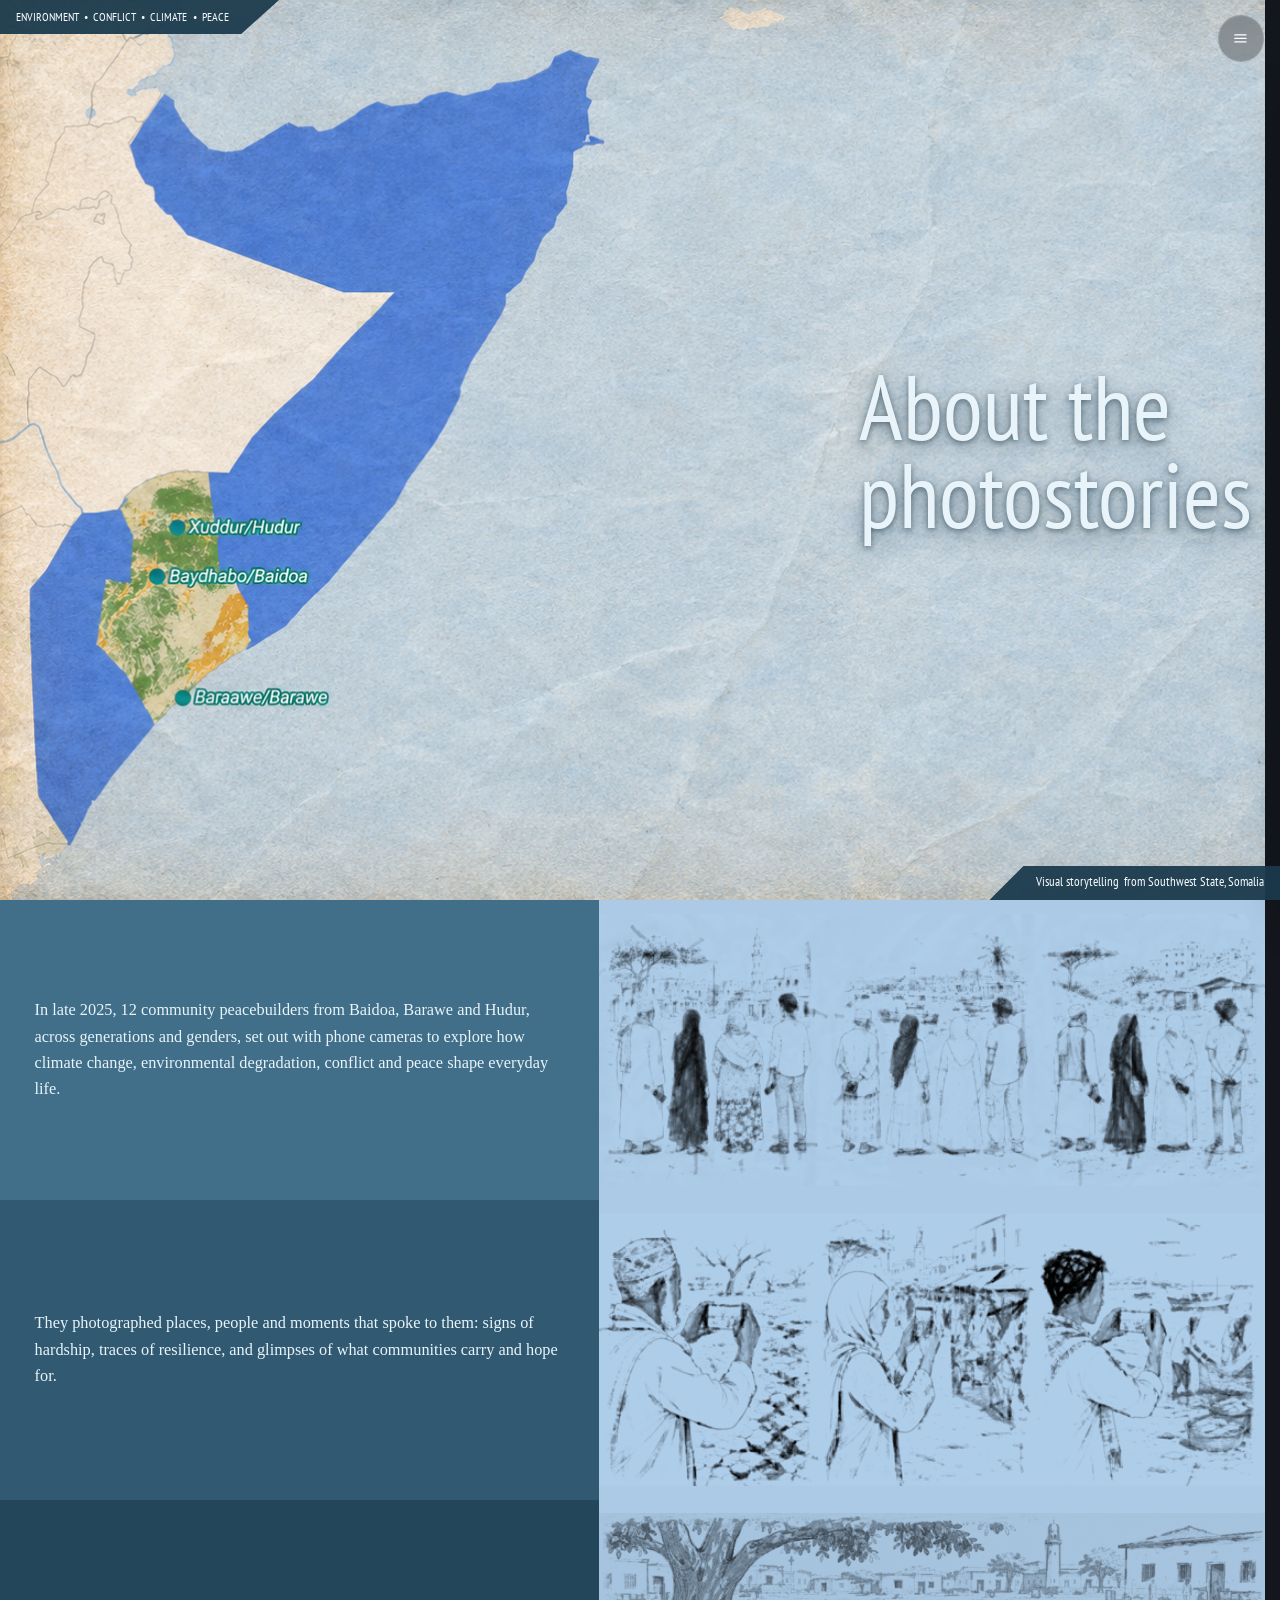
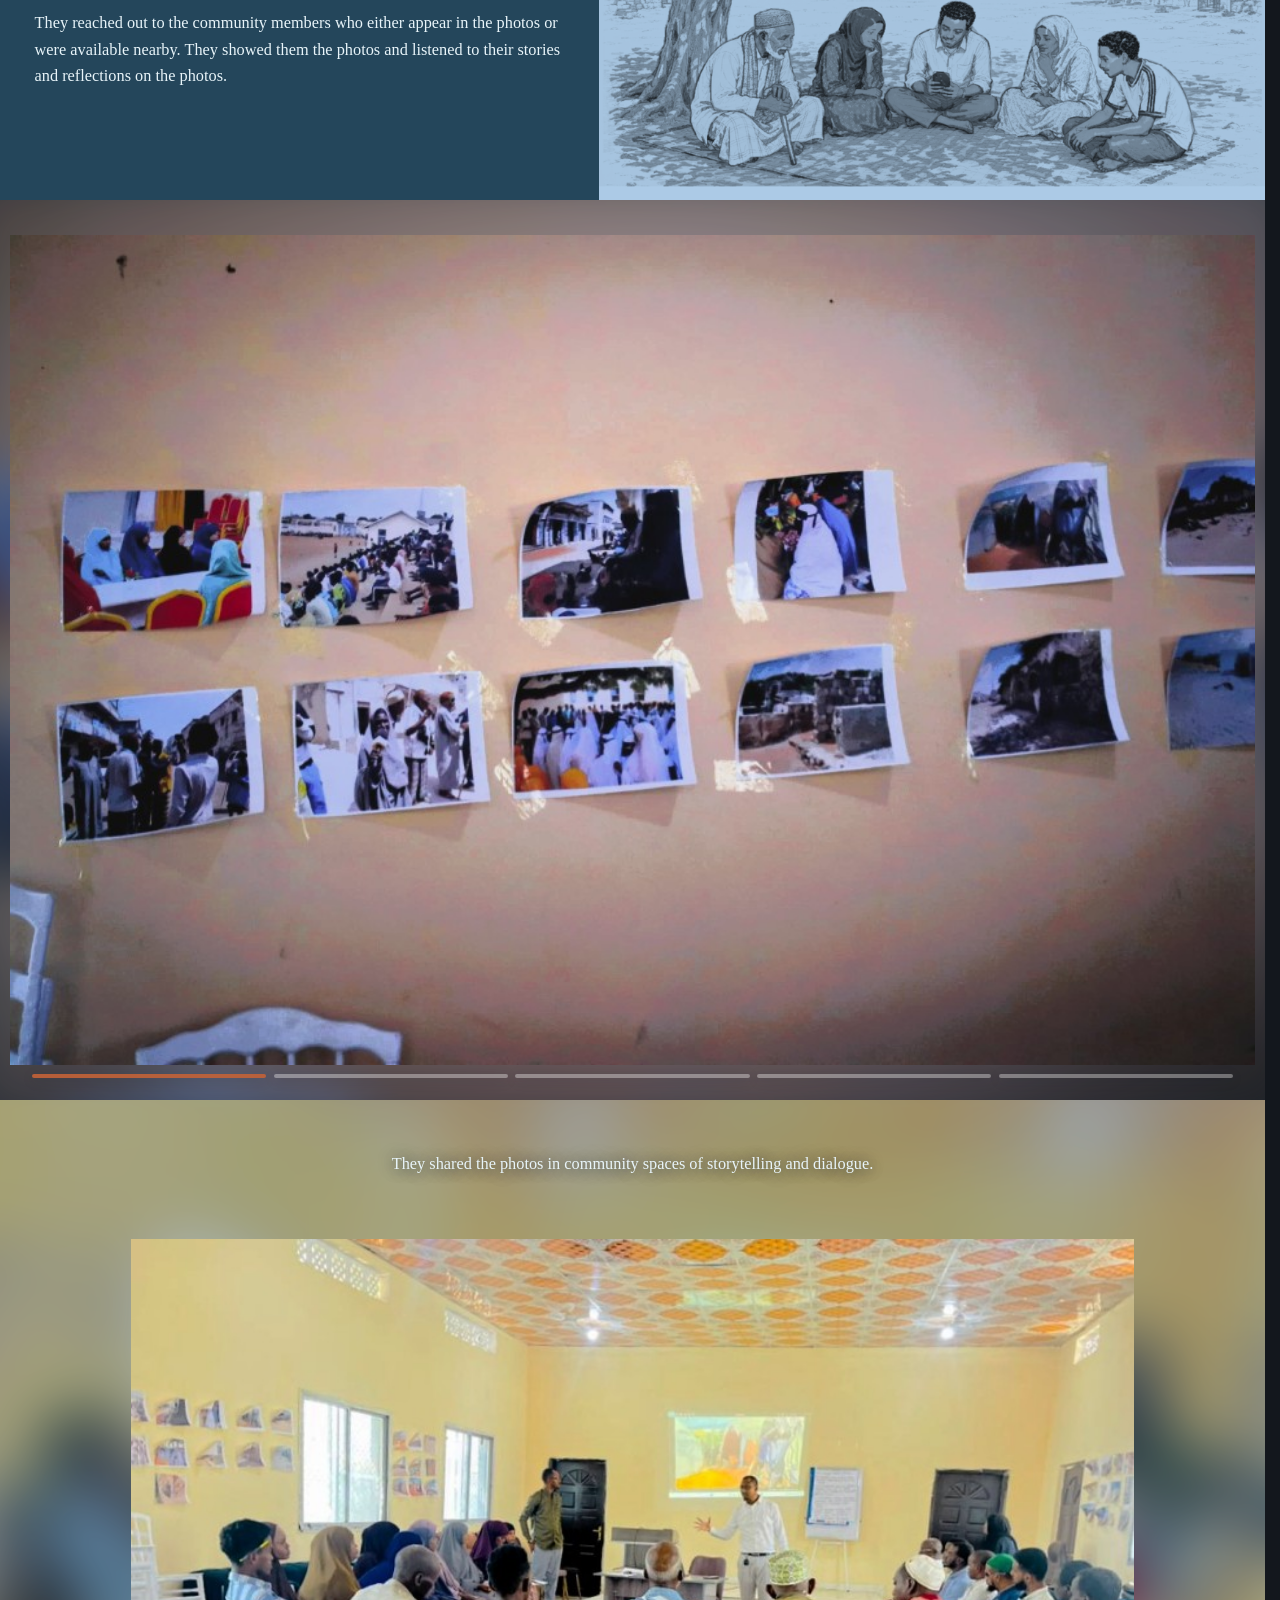
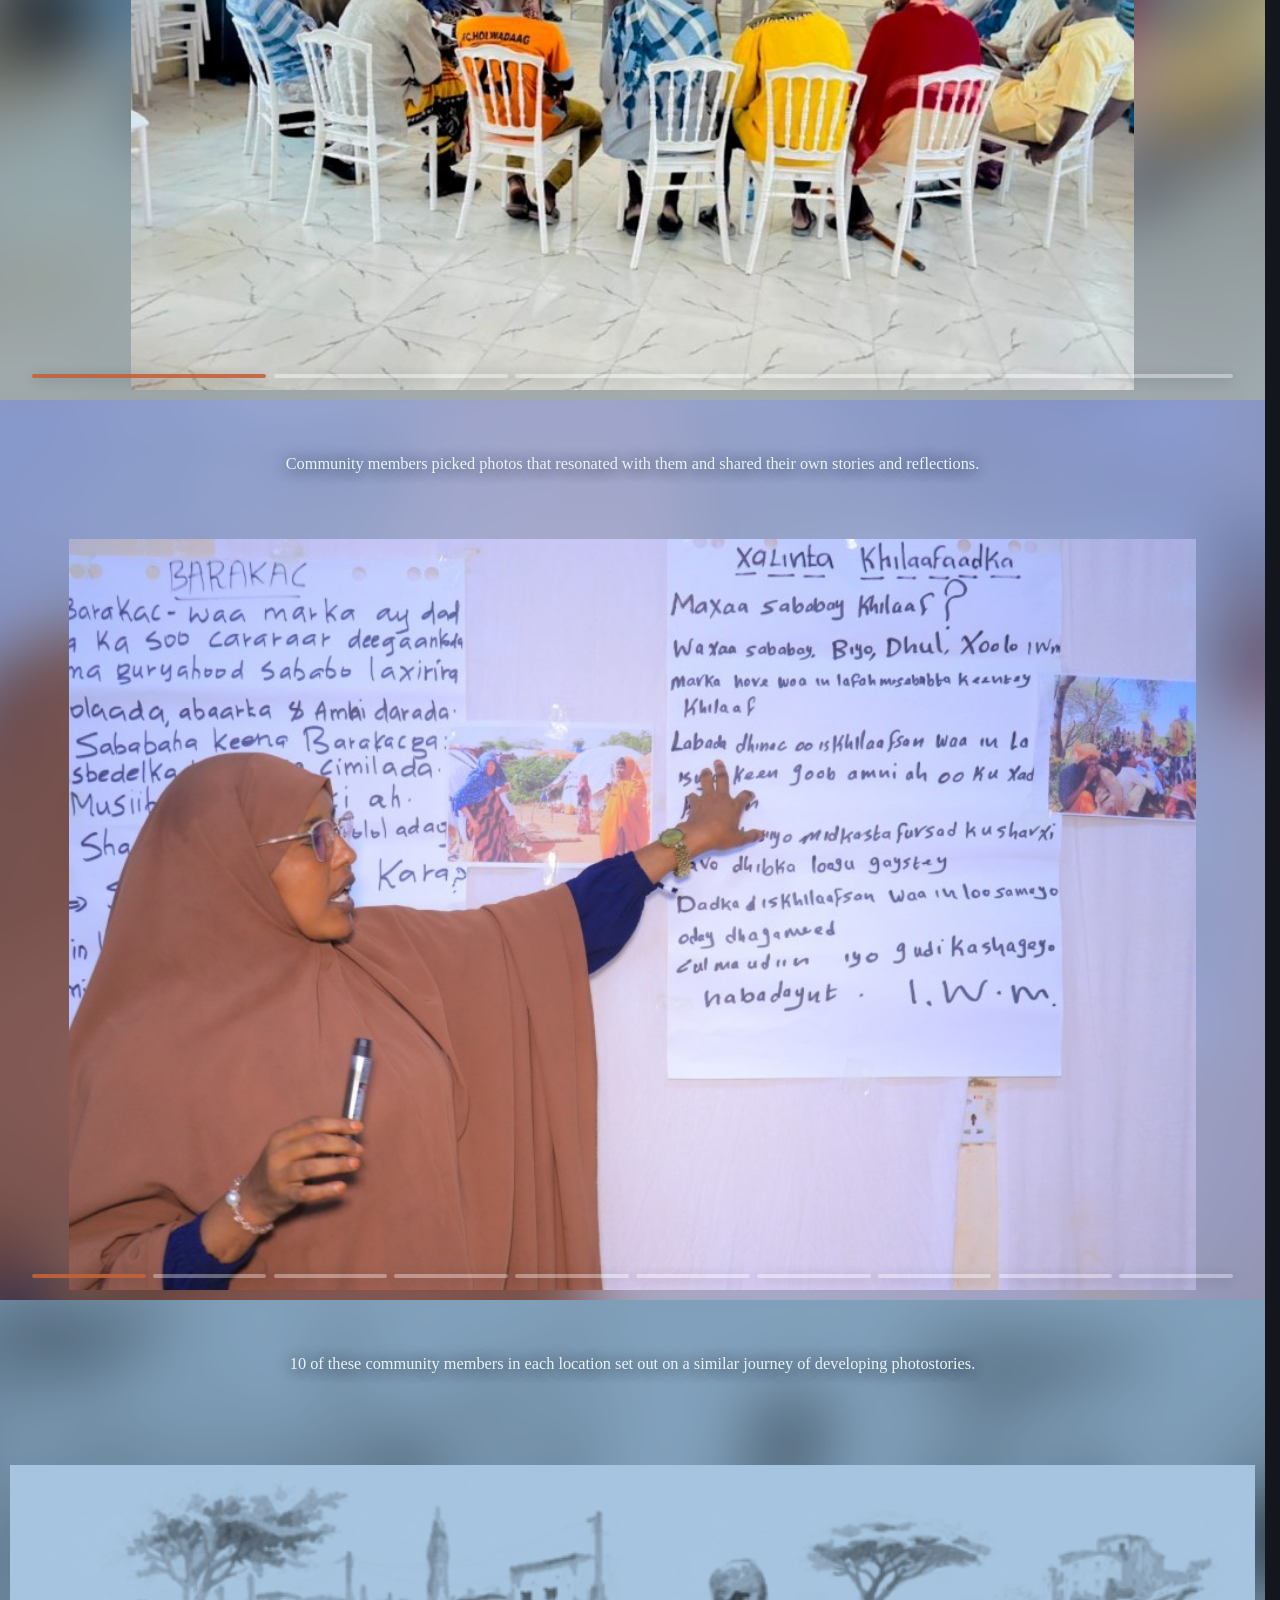
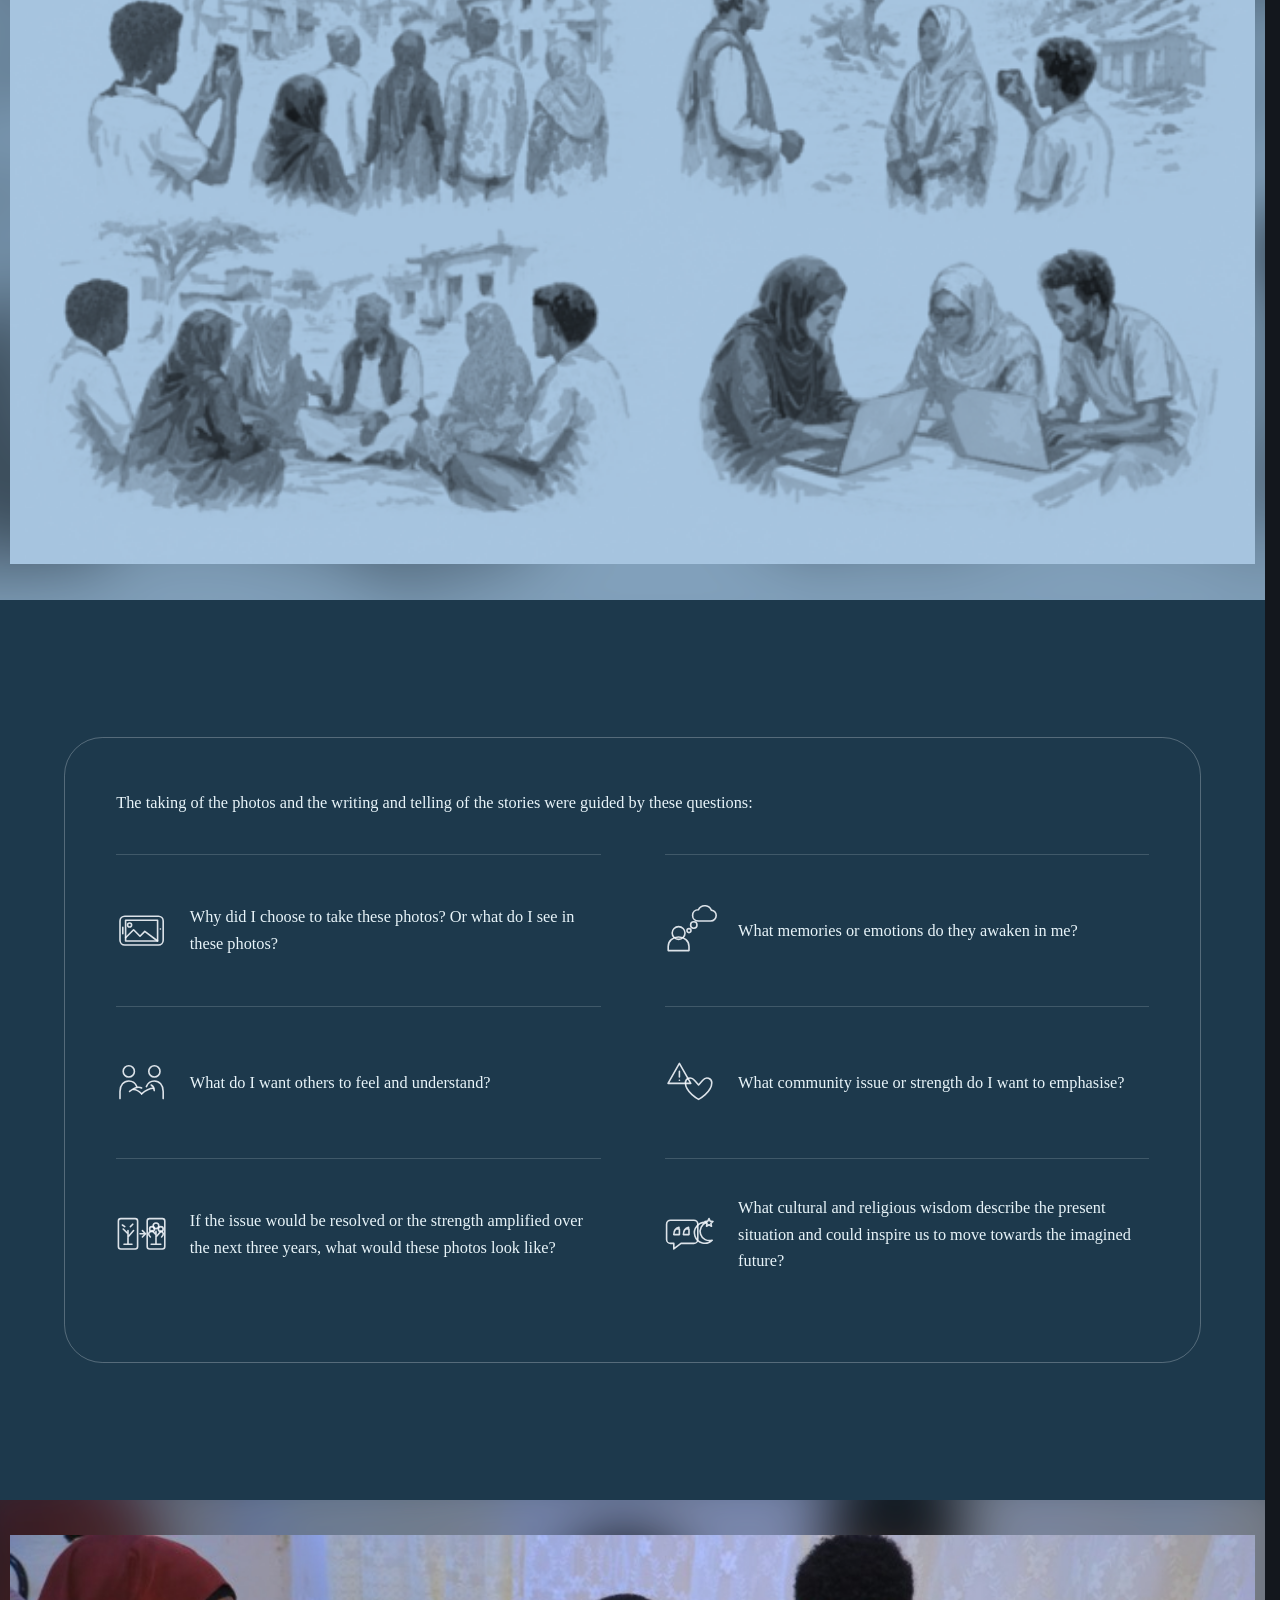
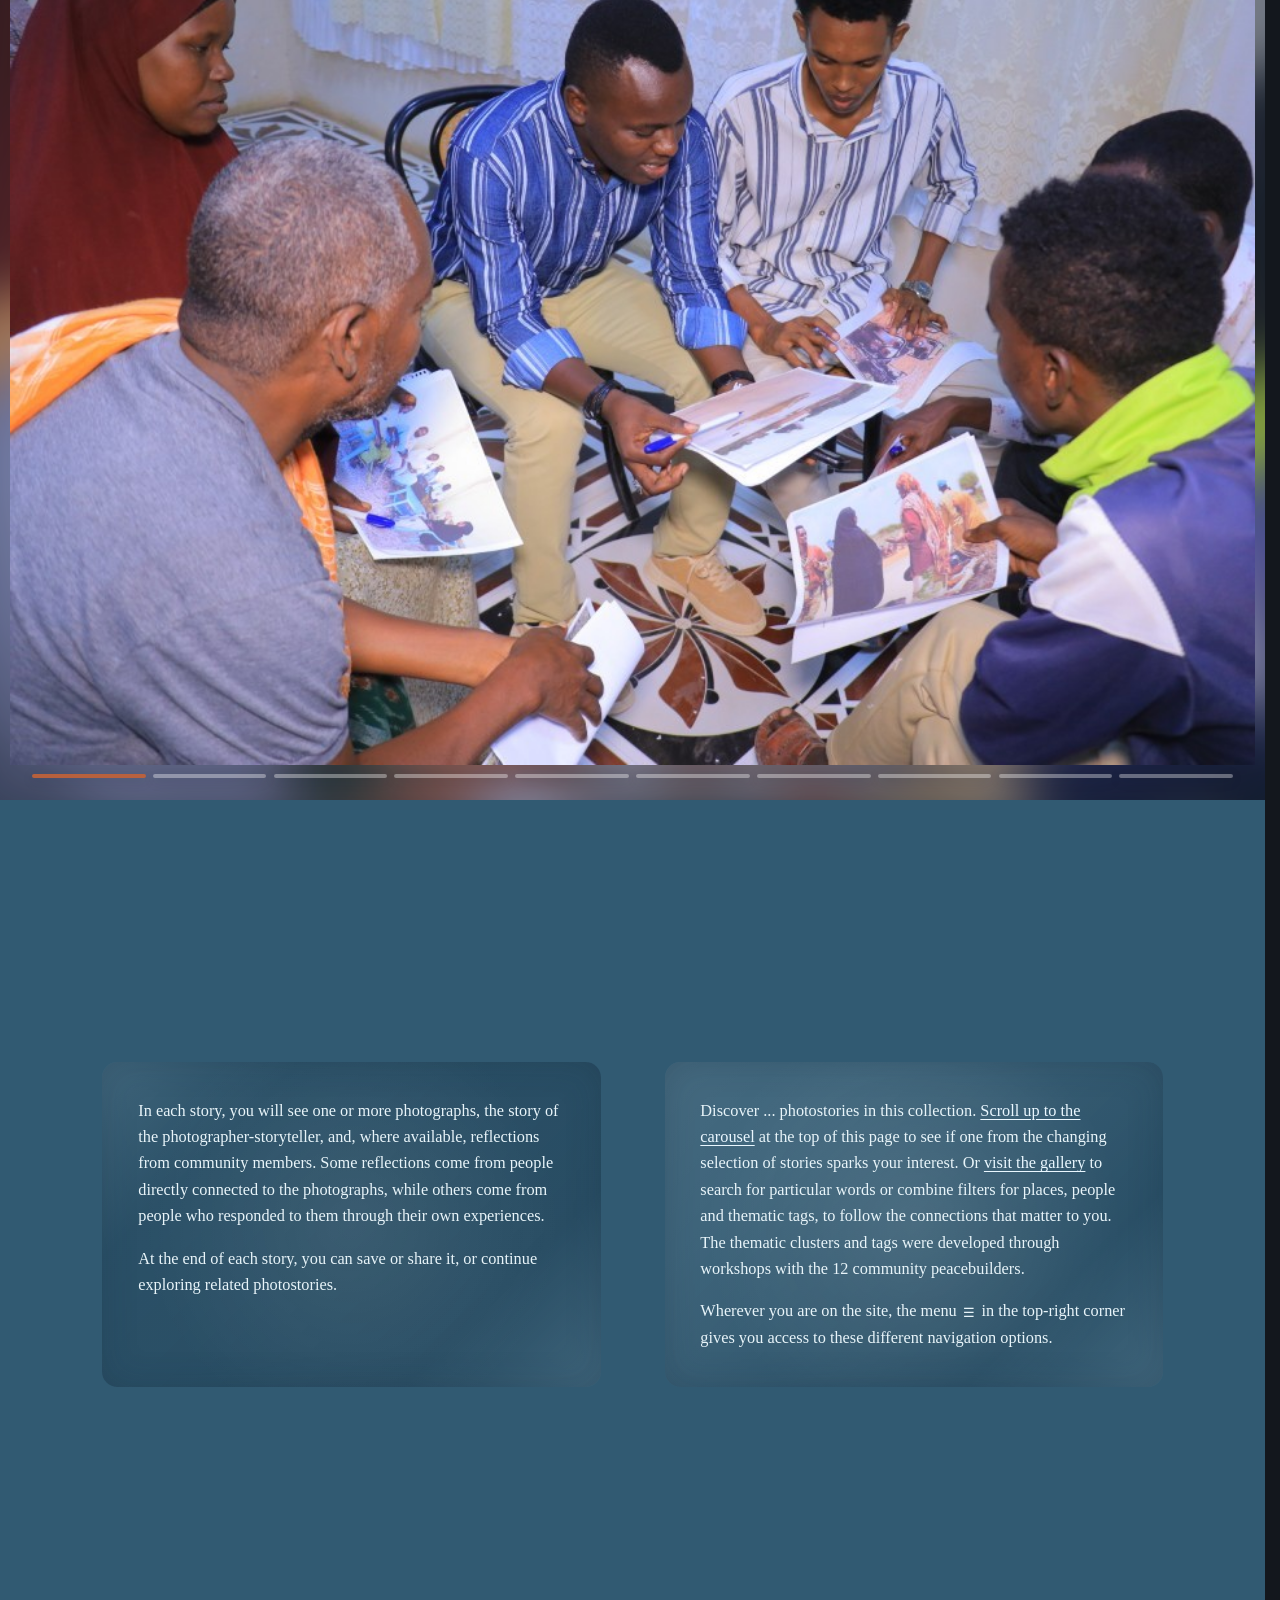
==== _about-source/index.html @ 4aca75de "aggta" ====
<!doctype html>
<html lang="en">
  <head>
    <meta charset="utf-8" />
    <meta name="viewport" content="width=device-width, initial-scale=1" />
    <meta name="robots" content="noindex,nofollow" />
    <title>About — Photostories from Southwest State</title>
    <meta name="description" content="About the Southwest State photostory archive." />
    <link rel="preload" as="image" href="images/map.png" fetchpriority="high" />
    <link rel="stylesheet" href="../assets/base.css?v=20260715-modal-scroll-lock" />
    <link rel="stylesheet" href="../assets/about.css?v=20260603-shared-flaps" />
    <link rel="stylesheet" href="../assets/about-v2.css?v=20260716-process-image-blue" />
  </head>
  <body>
    <div id="app"></div>
    <script type="module" src="../assets/about-v2.js?v=20260717-persistent-context-flaps"></script>
  </body>
</html>
---- assets/base.css ----
/* ── Fonts ───────────────────────────────────────────────────── */
@import url("https://fonts.googleapis.com/css2?family=PT+Sans+Narrow:wght@400;700&display=swap");

/* ── Design tokens ───────────────────────────────────────────── */
:root {
  --bg: #13171d;
  --stage: #171c22;
  --story: #1c2430;
  --reflection: #24303c;
  --actions: #1a1f26;
  --gallery: #151a20;
  --panel: rgba(255, 255, 255, 0.04);
  --paper: #efe4cc;
  --paper-text: #2b2115;
  --border: rgba(255, 255, 255, 0.1);
  --text: #f3eee7;
  --muted: #c8cdd2;
  --accent: #b85c38;
  --accent-soft: #f1d8cc;
  --warm: #dab39e;
  --cool: #c7d4e0;
  --shadow-soft: 0 18px 44px rgba(0, 0, 0, 0.28);
  --shadow-glow:
    0 0 0 1px rgba(184, 92, 56, 0.28),
    0 20px 52px rgba(184, 92, 56, 0.14);
}
:root[data-theme="light"] {
  --bg: #f6f1ea;
  --stage: #fbf7f2;
  --story: #efe4d7;
  --reflection: #e3d5c6;
  --actions: #f4efe8;
  --gallery: #f7f2eb;
  --panel: rgba(255, 255, 255, 0.8);
  --paper: #f4ecd9;
  --paper-text: #2a241b;
  --border: rgba(31, 29, 26, 0.1);
  --text: #1f1d1a;
  --muted: #5a6270;
  --accent: #b85c38;
  --accent-soft: #9a4d31;
  --warm: #a9603f;
  --cool: #4a5c6d;
  --shadow-soft: 0 18px 44px rgba(37, 30, 24, 0.12);
  --shadow-glow:
    0 0 0 1px rgba(184, 92, 56, 0.16),
    0 18px 44px rgba(184, 92, 56, 0.12);
}

/* ── Reset ───────────────────────────────────────────────────── */
* { box-sizing: border-box; }
html { scroll-behavior: smooth; scrollbar-gutter: stable; }
html.is-modal-open,
html.is-modal-open body {
  overflow: hidden;
  overscroll-behavior: none;
}
body {
  margin: 0;
  min-height: 100vh;
  background: var(--bg);
  color: var(--text);
  font-family:
    "PT Sans Narrow", "Arial Narrow", Inter, system-ui,
    -apple-system, BlinkMacSystemFont, "Segoe UI", sans-serif;
  transition: background 180ms ease, color 180ms ease;
}
button, input, textarea, select { font: inherit; }
button { color: inherit; background: none; border: 0; padding: 0; cursor: pointer; }
img { display: block; max-width: 100%; }
a { color: inherit; }
svg {
  width: 1.05rem;
  height: 1.05rem;
  stroke: currentColor;
  stroke-width: 1.8;
  fill: none;
  stroke-linecap: round;
  stroke-linejoin: round;
}

.image-loading-panel {
  position: absolute;
  inset: 0;
  z-index: 2;
  display: grid;
  place-items: center;
  padding: 1rem;
  background:
    radial-gradient(circle at 50% 40%, rgba(91, 131, 178, 0.18), transparent 48%),
    linear-gradient(135deg, #0d1116 0%, #161d25 52%, #0f1318 100%);
  color: rgba(243, 238, 231, 0.82);
  text-align: center;
}
.image-loading-panel::before {
  content: "";
  position: absolute;
  inset: 0;
  background: linear-gradient(110deg, transparent 0%, rgba(255,255,255,0.08) 48%, transparent 72%);
  transform: translateX(-100%);
  animation: image-loading-sheen 1.8s ease-in-out infinite;
}
.image-loading-pulse {
  width: 1.1rem;
  height: 1.1rem;
  border-radius: 50%;
  background: rgba(218, 179, 158, 0.9);
  box-shadow: 0 0 0 0 rgba(218, 179, 158, 0.34);
  animation: image-loading-pulse 1.35s ease-out infinite;
}
img[data-image-fade] {
  opacity: 0;
  transform: scale(1);
  transition:
    opacity 560ms ease,
    transform 760ms cubic-bezier(0.22, 1, 0.36, 1);
  will-change: opacity, transform;
}
img[data-image-fade].is-image-loaded {
  opacity: 1;
  transform: none;
}
@keyframes image-loading-sheen {
  0% { transform: translateX(-100%); opacity: 0; }
  28% { opacity: 1; }
  100% { transform: translateX(100%); opacity: 0; }
}
@keyframes image-loading-pulse {
  0% { box-shadow: 0 0 0 0 rgba(218, 179, 158, 0.34); transform: scale(1); }
  70% { box-shadow: 0 0 0 0.7rem rgba(218, 179, 158, 0); transform: scale(1); }
  100% { box-shadow: 0 0 0 0 rgba(218, 179, 158, 0); transform: scale(1); }
}
@media (prefers-reduced-motion: reduce) {
  .image-loading-panel::before,
  .image-loading-pulse {
    animation: none;
  }
  img[data-image-fade] {
    transition: opacity 180ms ease;
    transform: none;
  }
}

/* ── Shared state styles (used on all pages) ─────────────────── */
.error-state {
  display: grid;
  place-items: center;
  min-height: 100vh;
  padding: 2rem;
  text-align: center;
  color: var(--text);
}

.loading-state {
  display: grid;
  place-items: center;
  min-height: 60vh;
  color: var(--muted);
  font-size: 1rem;
  letter-spacing: 0.04em;
  opacity: 0.7;
}

.gallery-empty {
  grid-column: 1 / -1;
  display: flex;
  flex-direction: column;
  align-items: center;
  gap: 1.2rem;
  padding: 3.5rem 1rem;
  text-align: center;
  color: var(--muted);
}
.gallery-empty p { margin: 0; font-size: 0.95rem; }

/* ── Lightweight loading states ─────────────────────────────── */
.loading-state--page {
  min-height: 100svh;
  gap: 0.8rem;
  font-size: 1.05rem;
  opacity: 0.9;
}
.loading-spinner {
  width: 2.1rem;
  height: 2.1rem;
  border-radius: 999px;
  border: 2px solid rgba(255,255,255,0.18);
  border-top-color: var(--accent);
  animation: loading-spin 820ms linear infinite;
}
html[data-theme="light"] .loading-spinner {
  border-color: rgba(31,29,26,0.14);
  border-top-color: var(--accent);
}
@keyframes loading-spin { to { transform: rotate(360deg); } }

/* ── Refinement: centred page loading marker ────────────────── */
.loading-state--page {
  display: grid;
  grid-template-areas: "loader";
  place-items: center;
  gap: 0;
  font-size: 1.1rem;
  text-align: center;
}
.loading-state--page .loading-spinner {
  grid-area: loader;
  width: clamp(5.8rem, 12vw, 7.4rem);
  height: clamp(5.8rem, 12vw, 7.4rem);
  border-width: 3px;
}
.loading-state--page > span:not(.loading-spinner) {
  grid-area: loader;
  width: min(5.4rem, 56vw);
  color: var(--text);
  font-size: clamp(1rem, 2.4vw, 1.18rem);
  font-weight: 700;
  line-height: 1.08;
  letter-spacing: 0.045em;
  opacity: 0.9;
}

/* Shared corner context flaps */
.context-strip {
  --context-strip-diagonal: clamp(1.2rem, 3.2vw, 2.4rem);
  position: fixed;
  z-index: 90;
  display: inline-flex;
  align-items: center;
  gap: 0;
  max-width: min(92vw, 38rem);
  min-height: clamp(1.35rem, 3vw, 2.15rem);
  padding: clamp(0.28rem, 0.65vw, 0.48rem) clamp(0.65rem, 1.4vw, 1rem);
  color: var(--context-strip-color, #fff);
  font-size: clamp(0.7rem, 0.95vw, 0.92rem);
  font-weight: 400;
  line-height: 1;
  letter-spacing: 0;
  text-transform: uppercase;
  white-space: nowrap;
  pointer-events: none;
}

.context-strip span {
  display: inline-flex;
  align-items: center;
  color: inherit;
  font: inherit;
  line-height: inherit;
}

.context-strip--top {
  top: 0;
  left: 0;
  padding-right: calc(var(--context-strip-diagonal) + clamp(0.48rem, 1vw, 0.75rem));
  background: var(--context-strip-top-bg, rgba(78, 127, 153, 0.88));
  clip-path: polygon(0 0, 100% 0, calc(100% - var(--context-strip-diagonal)) 100%, 0 100%);
}

.context-strip--bottom {
  right: 0;
  bottom: 0;
  justify-content: flex-end;
  padding-left: calc(var(--context-strip-diagonal) + clamp(0.48rem, 1vw, 0.75rem));
  background: var(--context-strip-bottom-bg, rgba(86, 139, 165, 0.88));
  clip-path: polygon(var(--context-strip-diagonal) 0, 100% 0, 100% 100%, 0 100%, 0 var(--context-strip-diagonal));
}

.context-strip--nexus span + span::before {
  content: "\2022";
  margin: 0 0.32rem;
}

.context-strip--title {
  gap: 0.32rem;
  max-width: min(92vw, 30rem);
  font-size: clamp(0.74rem, 1vw, 0.98rem);
  text-transform: none;
  text-align: right;
}

@media (max-width: 760px) {
  .context-strip {
    --context-strip-diagonal: 1.25rem;
    max-width: 88vw;
  }

  .context-strip--nexus {
    font-size: 0.66rem;
  }

  .context-strip--title {
    font-size: 0.78rem;
  }
}

/* Shared utility menu */
.utility-menu-shell {
  position: fixed;
  top: 0.95rem;
  right: 1rem;
  z-index: 80;
}

.utility-menu {
  position: relative;
}

.utility-menu-backdrop {
  position: fixed;
  inset: 0;
  background: transparent;
}

.utility-menu-toggle,
.icon-button,
.control-button {
  display: inline-flex;
  align-items: center;
  justify-content: center;
  width: 2.9rem;
  height: 2.9rem;
  min-height: 2.9rem;
  border: 1px solid rgba(255, 255, 255, 0.14);
  border-radius: 999px;
  background: rgba(0, 0, 0, 0.28);
  color: #fff;
  backdrop-filter: blur(10px);
  transition: background 160ms ease, border-color 160ms ease, color 160ms ease;
}

.utility-menu-toggle:hover,
.icon-button:hover,
.control-button:hover {
  background: rgba(255, 255, 255, 0.1);
}

.utility-menu-panel {
  position: absolute;
  top: calc(100% + 0.6rem);
  right: 0;
  display: grid;
  width: min(15rem, calc(100vw - 2rem));
  gap: 0.55rem;
  padding: 0.68rem;
  border: 1px solid rgba(255, 255, 255, 0.12);
  border-radius: 1rem;
  background: var(--stage);
  box-shadow: var(--shadow-soft);
  opacity: 0;
  pointer-events: none;
  transform: translateY(-0.35rem);
  transition: opacity 180ms ease, transform 180ms ease;
}

.utility-menu.is-open .utility-menu-panel {
  opacity: 1;
  pointer-events: auto;
  transform: translateY(0);
}

.utility-menu-group {
  display: grid;
  gap: 0.35rem;
}

.utility-menu-pill {
  display: inline-flex;
  align-items: center;
  width: 100%;
  padding: 0.18rem;
  border: 1px solid rgba(255, 255, 255, 0.14);
  border-radius: 999px;
  background: rgba(34, 38, 43, 0.96);
}

.utility-menu-pill--single {
  display: flex;
}

.utility-menu-switchers {
  gap: 0.12rem;
}

.utility-menu-control {
  flex: 1 1 0;
  min-width: 0;
  display: inline-flex;
  align-items: center;
  justify-content: center;
  gap: 0.45rem;
  padding: 0.42rem 0.86rem;
  border: 0;
  border-radius: 999px;
  background: transparent;
  color: rgba(255, 255, 255, 0.78);
  font-size: 0.76rem;
  font-weight: 700;
  letter-spacing: 0.08em;
  text-decoration: none;
  text-transform: uppercase;
  transition: background 160ms ease, color 160ms ease;
}

.utility-menu-control:hover {
  background: rgba(255, 255, 255, 0.08);
}

.utility-menu-control.is-active {
  background: var(--accent);
  color: #fff;
}

.utility-menu-control--single {
  width: 100%;
  justify-content: center;
}

.utility-menu-control-copy {
  display: inline-flex;
  align-items: center;
  gap: 0.42rem;
  min-width: 0;
}

.utility-menu-control-icon {
  display: inline-flex;
  align-items: center;
  justify-content: center;
  flex: 0 0 auto;
  width: 0.95rem;
  height: 0.95rem;
}

.utility-menu-control-icon svg {
  width: 0.95rem;
  height: 0.95rem;
}

.utility-menu-badge {
  min-width: 1.35rem;
  height: 1.35rem;
  display: inline-flex;
  align-items: center;
  justify-content: center;
  padding: 0 0.35rem;
  border-radius: 999px;
  background: var(--accent);
  color: #fff;
  font-size: 0.68rem;
  font-weight: 700;
}

html[data-theme="light"] .utility-menu-toggle,
html[data-theme="light"] .icon-button,
html[data-theme="light"] .control-button {
  border-color: rgba(31, 29, 26, 0.12);
  background: rgba(255, 255, 255, 0.9);
  color: #1f1d1a;
}

html[data-theme="light"] .utility-menu-panel {
  border-color: rgba(31, 29, 26, 0.12);
  background: var(--stage);
}

html[data-theme="light"] .utility-menu-pill {
  border-color: rgba(31, 29, 26, 0.12);
  background: rgba(255, 255, 255, 0.98);
}

html[data-theme="light"] .utility-menu-control {
  color: rgba(31, 29, 26, 0.72);
}

html[data-theme="light"] .utility-menu-control:hover {
  background: rgba(31, 29, 26, 0.06);
}

html[data-theme="light"] .utility-menu-control.is-active {
  background: var(--accent);
  color: #fff;
}

@media (max-width: 560px) {
  .utility-menu-shell {
    right: 0.75rem;
  }

  .utility-menu-panel {
    width: min(15rem, calc(100vw - 1.5rem));
  }
}
---- assets/about.css ----
/* About page */

.landing-page-shell {
  --about-text: #fff;
  --about-muted: rgba(255, 255, 255, 0.78);
  --about-page-bg: #d6e8ef;
  --about-map-ocean: rgba(201, 224, 234, 0.74);
  --about-strip-top-bg: rgba(78, 127, 153, 0.88);
  --about-strip-bottom-bg: rgba(86, 139, 165, 0.88);
  --about-section2-bg: #78a8c1;
  --about-pondered-bg: #6699b3;
  --about-question-1-bg: #5d8fab;
  --about-question-2-bg: #679bb5;
  --about-question-3-bg: #72a6be;
  --about-question-4-bg: #7eb1c8;
  --about-section4-bg: #5684a0;
  --about-section5-bg: #6ca0ba;
  --about-cta-spacer-bg: #6092ae;
  --about-control-bg: rgba(73, 121, 146, 0.92);
  --about-control-hover-bg: rgba(61, 108, 134, 0.98);
  --about-panel-border: rgba(255, 255, 255, 0.22);
  --context-strip-color: var(--about-text);
  --context-strip-top-bg: var(--about-strip-top-bg);
  --context-strip-bottom-bg: var(--about-strip-bottom-bg);
  min-height: 100svh;
  background: var(--about-page-bg);
  color: var(--about-text);
}

html[data-theme="dark"] .landing-page-shell {
  --about-text: #e8f4f9;
  --about-muted: rgba(232, 244, 249, 0.76);
  --about-page-bg: #102536;
  --about-map-ocean: rgba(155, 194, 211, 0.56);
  --about-strip-top-bg: rgba(31, 65, 84, 0.9);
  --about-strip-bottom-bg: rgba(37, 74, 94, 0.9);
  --about-section2-bg: #416f89;
  --about-pondered-bg: #2f5369;
  --about-question-1-bg: #24465b;
  --about-question-2-bg: #294e64;
  --about-question-3-bg: #31576d;
  --about-question-4-bg: #3a6178;
  --about-section4-bg: #1d394c;
  --about-section5-bg: #365d74;
  --about-cta-spacer-bg: #294e64;
  --about-control-bg: rgba(204, 224, 234, 0.18);
  --about-control-hover-bg: rgba(204, 224, 234, 0.28);
  --about-panel-border: rgba(232, 244, 249, 0.16);
}

.intro-scroll--pdfstyle {
  min-height: 100svh;
  background: var(--about-page-bg);
}

.landing-pdf-section,
.landing-pdf-grid {
  width: 100%;
  min-height: 0;
}

.landing-pdf-section {
  overflow: visible;
}

.landing-pdf-grid {
  display: grid;
  overflow: visible;
}

.landing-photo-pane,
.landing-map-pane {
  min-width: 0;
  min-height: 0;
  background: var(--about-page-bg);
}

.landing-photo-pane img,
.landing-map-pane img {
  display: block;
  width: 100%;
  height: auto;
  object-fit: contain;
  object-position: center center;
}

.landing-copy-card,
.landing-question-card {
  min-width: 0;
  color: var(--about-text);
}

.landing-copy-card p,
.landing-question-card p {
  margin: 0;
  color: inherit;
  font-size: clamp(1.04rem, 1.35vw, 1.22rem);
  line-height: 1.45;
}

.landing-pdf-grid--intro-with-badges {
  position: relative;
  grid-template-columns: minmax(18rem, min(38vw, 32rem)) minmax(0, 1fr);
  align-items: start;
}

.landing-map-pane {
  align-self: start;
  background: #c9e0ea;
}

.landing-map-pane img {
  background: #c9e0ea;
}

.landing-copy-card--section2 {
  --section2-bg: var(--about-section2-bg);
  --section2-fade-ocean: var(--about-map-ocean);
  position: relative;
  align-self: stretch;
  display: flex;
  align-items: center;
  justify-content: flex-start;
  min-height: 100%;
  padding: clamp(2.2rem, 7vw, 8rem);
  background: var(--section2-bg);
  text-align: left;
}

.landing-copy-card--section2::before {
  content: "";
  position: absolute;
  top: 0;
  bottom: 0;
  left: -7rem;
  width: 7rem;
  pointer-events: none;
  background: linear-gradient(to right, rgba(201, 224, 234, 0), var(--section2-fade-ocean), var(--section2-bg));
}

.landing-copy-card--section2 > * {
  position: relative;
  z-index: 1;
}

.landing-pdf-grid--questions {
  grid-template-columns: repeat(2, minmax(0, 1fr));
  grid-template-rows: auto auto auto;
  align-items: stretch;
  background: var(--about-pondered-bg);
}

.landing-photo-pane--questions {
  grid-column: 1 / 3;
}

.landing-copy-card--pondered {
  grid-column: 1 / 3;
  display: flex;
  align-items: center;
  justify-content: center;
  min-height: clamp(8rem, 18vw, 14rem);
  padding: clamp(1.6rem, 4vw, 3.8rem);
  background: var(--about-pondered-bg);
  text-align: center;
}

.landing-question-card {
  display: flex;
  align-items: flex-start;
  justify-content: flex-start;
  min-height: clamp(12rem, 24vw, 18rem);
  padding: clamp(1.3rem, 4vw, 3.4rem);
  text-align: left;
}

.landing-question-card--1 { background: var(--about-question-1-bg); }
.landing-question-card--2 { background: var(--about-question-2-bg); }
.landing-question-card--3 { background: var(--about-question-3-bg); }
.landing-question-card--4 { background: var(--about-question-4-bg); }

.landing-pdf-grid--shared {
  display: block;
  background: var(--about-section4-bg);
}

.landing-photo-pane--shared {
  position: relative;
}

.landing-copy-card--section4 {
  display: flex;
  align-items: center;
  justify-content: center;
  width: 100%;
  min-height: 0;
  padding: clamp(1.5rem, 4vw, 3.2rem) clamp(1.35rem, 6vw, 4rem);
  background: var(--about-section4-bg);
  text-align: left;
}

.landing-copy-card--section4 p span {
  display: inline;
}

.landing-pdf-grid--cta {
  grid-template-columns: minmax(0, 1fr) minmax(18rem, 0.72fr);
  grid-template-rows: auto;
  align-items: start;
  background: var(--about-section5-bg);
}

.landing-photo-pane--cta {
  grid-column: 1;
  grid-row: 1;
}

.landing-copy-card--cta-spacer {
  grid-column: 2;
  grid-row: 1;
  background: var(--about-cta-spacer-bg);
}

.landing-copy-card--section5 {
  grid-column: 2;
  grid-row: 1;
  display: flex;
  flex-direction: column;
  gap: clamp(1.2rem, 2.4vw, 2rem);
  justify-content: center;
  padding: clamp(1.6rem, 4vw, 3.4rem);
  background: var(--about-section5-bg);
}

.landing-cta-copy {
  display: grid;
  gap: 0.8rem;
  margin: 0;
  line-height: 1.45;
}

.landing-cta-copy p {
  margin: 0;
}

.landing-cta-copy a {
  color: var(--about-text);
  font-weight: inherit;
  text-decoration: underline;
  text-decoration-thickness: 0.08em;
  text-underline-offset: 0.18em;
}

.landing-cta-copy a:hover {
  color: #ffffff;
}

.landing-pdf-grid--photo-only {
  display: block;
}

.landing-photo-pane--hero {
  background: var(--about-page-bg);
}

/* Saved drawer */
.saved-drawer-backdrop {
  position: fixed;
  inset: 0;
  z-index: 65;
  background: rgba(0, 0, 0, 0.24);
  opacity: 0;
  pointer-events: none;
  transition: opacity 180ms ease;
}

.saved-drawer-backdrop.is-open {
  opacity: 1;
  pointer-events: auto;
}

.saved-drawer {
  position: fixed;
  top: 4.7rem;
  right: 0;
  z-index: 70;
  width: min(100%, 420px);
  height: calc(100dvh - 4.7rem);
  display: flex;
  flex-direction: column;
  border-top-left-radius: 1rem;
  border-left: 1px solid var(--about-panel-border);
  background: var(--about-section5-bg);
  box-shadow: var(--shadow-soft);
  transform: translateX(102%);
  transition: transform 220ms ease;
}

.saved-drawer.is-open {
  transform: translateX(0);
}

.drawer-header {
  display: flex;
  align-items: center;
  justify-content: space-between;
  gap: 1rem;
  padding: 1rem 1.1rem;
  border-bottom: 1px solid var(--about-panel-border);
}

.drawer-header--inline {
  justify-content: flex-start;
}

.drawer-title-row {
  display: inline-flex;
  align-items: center;
  gap: 0.6rem;
}

.drawer-title {
  color: var(--about-text);
  font-weight: 700;
}

.drawer-close-button {
  width: 2.35rem;
  height: 2.35rem;
  min-height: 2.35rem;
  flex: 0 0 auto;
}

.drawer-body {
  flex: 1;
  overflow-y: auto;
  padding: 1rem;
}

.drawer-empty {
  padding: 1rem;
  border: 1px solid var(--about-panel-border);
  border-radius: 1rem;
  background: rgba(255, 255, 255, 0.08);
  color: var(--about-muted);
  line-height: 1.7;
}

.saved-item {
  display: grid;
  grid-template-columns: 5rem minmax(0, 1fr);
  gap: 0.85rem;
  width: 100%;
  padding: 0.8rem;
  border: 1px solid var(--about-panel-border);
  border-radius: 1rem;
  background: rgba(255, 255, 255, 0.08);
  text-align: left;
  text-decoration: none;
  transition: background 160ms ease, border-color 160ms ease;
}

.saved-item + .saved-item {
  margin-top: 0.75rem;
}

.saved-item:hover {
  background: rgba(255, 255, 255, 0.12);
}

.saved-item-main {
  display: contents;
  text-decoration: none;
}

.saved-thumb {
  overflow: hidden;
  width: 5rem;
  height: 5rem;
  border-radius: 0.85rem;
}

.saved-copy {
  min-width: 0;
}

.saved-name {
  color: var(--about-text);
  font-size: 0.78rem;
  font-weight: 700;
  letter-spacing: 0.2em;
  text-transform: uppercase;
}

.saved-summary {
  display: -webkit-box;
  margin-top: 0.35rem;
  overflow: hidden;
  color: var(--about-muted);
  font-size: 0.9rem;
  line-height: 1.6;
  -webkit-box-orient: vertical;
  -webkit-line-clamp: 2;
}

.saved-remove-button {
  align-self: start;
  justify-self: end;
  color: var(--about-text);
}

@media (max-width: 900px) {
  .landing-pdf-grid--intro-with-badges,
  .landing-pdf-grid--cta {
    grid-template-columns: 1fr;
  }

  .landing-copy-card--section2 {
    padding: clamp(2rem, 9vw, 3.5rem) clamp(1.3rem, 6vw, 2.4rem);
  }

  .landing-copy-card--section2::before {
    top: -5rem;
    bottom: auto;
    left: 0;
    width: 100%;
    height: 5rem;
    background: linear-gradient(to bottom, rgba(201, 224, 234, 0), var(--section2-fade-ocean), var(--section2-bg));
  }

  .landing-copy-card--section5 {
    grid-column: 1;
    grid-row: 2;
  }

  .landing-copy-card--cta-spacer {
    display: none;
  }
}

@media (max-width: 760px) {
  .landing-pdf-grid--questions {
    grid-template-columns: 1fr;
  }

  .landing-photo-pane--questions,
  .landing-copy-card--pondered {
    grid-column: 1;
  }

  .landing-question-card {
    min-height: 12rem;
  }

  .saved-drawer {
    width: 100%;
  }
}
---- assets/about-v2.css ----
/* About revamp */

.about-v2-shell {
  --about-text: #f7fbff;
  --about-muted: rgba(247, 251, 255, 0.78);
  --about-page-bg: #d7e7ef;
  --about-panel-a: #6d9fba;
  --about-panel-b: #557f99;
  --about-panel-c: #41687f;
  --about-panel-d: #31556b;
  --about-link: #ffffff;
  --context-strip-color: #f7fbff;
  --context-strip-top-bg: rgba(43, 79, 97, 0.92);
  --context-strip-bottom-bg: rgba(43, 79, 97, 0.92);
  min-height: 100svh;
  background: var(--about-page-bg);
  color: var(--about-text);
}

html[data-theme="dark"] .about-v2-shell {
  --about-page-bg: #102536;
  --about-panel-a: #416f89;
  --about-panel-b: #315a72;
  --about-panel-c: #24465b;
  --about-panel-d: #1d394c;
  --about-link: #eaf7ff;
  --context-strip-top-bg: rgba(26, 58, 76, 0.94);
  --context-strip-bottom-bg: rgba(26, 58, 76, 0.94);
}

.about-v2-scroll {
  min-height: 100svh;
  background: var(--about-page-bg);
}

.about-v2-section {
  width: 100%;
  overflow: hidden;
}

.about-v2-grid {
  display: grid;
  width: 100%;
}

.about-v2-grid--intro {
  position: relative;
  display: block;
  height: 100svh;
  overflow: hidden;
  background: #7fa8bc;
}

.about-title-panel {
  position: absolute;
  inset: 0;
  z-index: 2;
  display: flex;
  align-items: center;
  justify-content: flex-end;
  min-width: 0;
  height: 100%;
  padding: clamp(2rem, 5vw, 5rem) clamp(2.5rem, 4.5vw, 5rem);
  background: transparent;
  pointer-events: none;
}

.about-title-panel::before {
  content: none;
}

.about-title-panel::after {
  content: none;
}

.about-title-panel h1 {
  position: relative;
  z-index: 1;
  max-width: 8.5ch;
  margin: 0;
  color: var(--about-text);
  font-family: var(--font-sans);
  font-size: clamp(3.2rem, min(7.2vw, 11svh), 7.5rem);
  font-weight: 300;
  line-height: 0.95;
  letter-spacing: 0;
  text-align: left;
  text-shadow:
    0 0.15rem 0.4rem rgba(14, 42, 56, 0.58),
    0 0.55rem 1.5rem rgba(14, 42, 56, 0.34);
  transform: none;
}

.about-v2-image {
  position: relative;
  display: grid;
  min-width: 0;
  min-height: 0;
  overflow: hidden;
  background: var(--about-page-bg);
  place-items: center;
}

.about-v2-image::before {
  content: "";
  position: absolute;
  inset: 0;
  z-index: 0;
  background-image: var(--about-image-url);
  background-position: center;
  background-size: cover;
  filter: blur(24px);
  opacity: 0.3;
  transform: scale(1.08);
}

.about-v2-image img {
  position: relative;
  z-index: 1;
  display: block;
  width: 100%;
  max-width: 100%;
  height: auto;
  max-height: 100%;
  object-fit: contain;
  object-position: center;
}

.about-v2-carousel-image {
  grid-area: 1 / 1;
  opacity: 0;
  transition: opacity 1.1s ease;
}

.about-v2-carousel-image.is-active {
  opacity: 1;
}

.about-carousel-progress {
  position: absolute;
  z-index: 4;
  right: clamp(1rem, 2.5vw, 2rem);
  bottom: clamp(0.9rem, 2vw, 1.4rem);
  left: clamp(1rem, 2.5vw, 2rem);
  display: flex;
  gap: 0.45rem;
  pointer-events: none;
}

.about-carousel-progress span {
  flex: 1 1 0;
  height: 0.22rem;
  border-radius: 999px;
  background: rgba(255, 255, 255, 0.34);
  box-shadow: 0 0.15rem 0.7rem rgba(16, 37, 54, 0.2);
}

.about-carousel-progress span.is-active {
  background: rgba(195, 98, 56, 0.9);
}

.about-v2-image--map::before,
.about-v2-image--process::before,
.about-v2-image--story::before {
  display: none;
}

.about-v2-image--map {
  position: absolute;
  inset: 0;
  width: 100%;
  height: 100%;
  background: #7fa8bc;
  place-items: stretch;
}

.about-v2-image--map img {
  width: 100%;
  height: 100%;
  max-width: none;
  max-height: none;
  object-fit: cover;
  object-position: left center;
}

.about-v2-section--process {
  background: var(--about-panel-d);
}

.about-process-grid {
  display: grid;
  grid-template-columns: minmax(20rem, 0.9fr) minmax(0, 1fr);
  grid-template-rows: repeat(3, minmax(0, 1fr));
  width: 100%;
  height: 100svh;
  overflow: hidden;
}

.about-process-step {
  display: contents;
  min-height: 0;
}

.about-process-step--1 { background: var(--about-panel-a); }
.about-process-step--2 { background: var(--about-panel-b); }
.about-process-step--3 { background: var(--about-panel-c); }

.about-process-copy,
.about-copy-panel {
  display: flex;
  align-items: center;
  min-width: 0;
  padding: clamp(1.8rem, 4vw, 4.5rem);
  color: var(--about-text);
}

.about-process-copy p,
.about-copy-panel p,
.about-guide-copy p,
.about-question-intro,
.about-question-item p {
  margin: 0;
  color: inherit;
  font-family: Georgia, "Times New Roman", serif;
  font-size: clamp(1.02rem, 1.2vw, 1.13rem);
  font-style: normal;
  font-weight: 400;
  line-height: 1.62;
  letter-spacing: 0;
}

.about-process-copy {
  padding: clamp(1.2rem, 2.7vw, 2.4rem);
}

.about-process-step--1 .about-process-copy { background: var(--about-panel-a); }
.about-process-step--2 .about-process-copy { background: var(--about-panel-b); }
.about-process-step--3 .about-process-copy { background: var(--about-panel-c); }

.about-v2-image--process img,
.about-v2-image--story img {
  width: 100%;
  height: 100%;
  object-fit: cover;
}

.about-v2-image--story {
  align-self: stretch;
  width: 100%;
}

.about-v2-image--story img {
  height: 100%;
  max-width: none;
  object-fit: cover;
  object-position: center;
}

.about-v2-image--process {
  align-self: stretch;
  box-sizing: border-box;
  min-height: 0;
  width: 100%;
  height: 100%;
  background: #accae6;
}

.about-v2-image--process::after {
  display: none;
}

.about-v2-image--process img {
  height: 100%;
  max-width: none;
  object-fit: contain;
  object-position: center;
}

.about-v2-section--full-image {
  height: 100svh;
  background: var(--about-page-bg);
}

.about-v2-image--full {
  width: 100%;
  height: 100%;
  background: transparent;
}

.about-v2-image--full img {
  width: 100%;
  height: 100%;
  max-width: 100%;
  max-height: none;
  object-fit: cover;
}

.about-v2-carousel {
  box-sizing: border-box;
  background: var(--about-page-bg);
  place-items: center;
}

.about-v2-carousel::before,
.about-v2-carousel.about-v2-image--full::before {
  display: none;
}

.about-v2-carousel::after {
  content: "";
  position: absolute;
  inset: 0;
  z-index: 1;
  background: rgba(16, 37, 54, 0.16);
  pointer-events: none;
}

.about-v2-carousel-bg {
  position: absolute;
  inset: -1.25rem;
  z-index: 0;
  width: calc(100% + 2.5rem);
  height: calc(100% + 2.5rem);
  max-width: none;
  max-height: none;
  object-fit: cover;
  object-position: center;
  filter: blur(28px) saturate(1.08);
  opacity: 0;
  transform: scale(1.04);
  transition: opacity 1.1s ease;
}

.about-v2-carousel-bg.is-active {
  opacity: 0.82;
}

.about-v2-image.about-v2-carousel > img.about-v2-carousel-image {
  position: absolute;
  inset: 10px;
  z-index: 2;
  width: calc(100% - 20px);
  height: calc(100% - 20px);
  max-width: calc(100% - 20px);
  max-height: calc(100% - 20px);
  object-fit: contain;
  object-position: center;
}

.about-v2-image.about-v2-carousel > img.about-v2-carousel-bg {
  position: absolute;
  inset: -1.25rem;
  z-index: 0;
  width: calc(100% + 2.5rem);
  height: calc(100% + 2.5rem);
  max-width: none;
  max-height: none;
  object-fit: cover;
  object-position: center;
}

.about-v2-grid--two-col {
  position: relative;
  isolation: isolate;
  overflow: hidden;
  grid-template-columns: 1fr;
  grid-template-rows: auto minmax(0, 1fr);
  align-items: stretch;
  min-height: 100svh;
  background: var(--about-panel-d);
}

.about-v2-grid--two-col::before {
  content: "";
  position: absolute;
  inset: -2rem;
  z-index: -2;
  background-image: var(--about-image-url);
  background-position: center;
  background-size: cover;
  filter: blur(30px) saturate(1.08);
  opacity: 0.74;
  transform: scale(1.08);
  pointer-events: none;
}

.about-v2-grid--two-col .about-v2-image--story {
  order: 2;
  height: 100%;
  min-height: 0;
}

.about-v2-grid--two-col .about-v2-carousel.about-v2-image--story {
  height: 100%;
}

.about-v2-grid--reverse {
  grid-template-columns: 1fr;
}

.about-v2-grid--reverse .about-copy-panel {
  order: 1;
}

.about-v2-grid--reverse .about-v2-image {
  order: 2;
}

.about-v2-grid--two-col .about-copy-panel {
  order: 1;
  align-items: center;
  justify-content: center;
  min-height: 0;
  background: transparent;
  text-align: center;
  text-shadow:
    0 0.12rem 0.7rem rgba(16, 37, 54, 0.5),
    0 0 1.2rem rgba(16, 37, 54, 0.34);
}

.about-v2-grid--two-col .about-copy-panel p {
  margin-inline: auto;
  max-width: min(48rem, 86vw);
  text-align: center;
}

.about-v2-grid--two-col .about-v2-carousel::after {
  display: none;
}

.about-v2-grid--two-col .about-v2-carousel {
  background: transparent;
}

.about-v2-grid--two-col .about-v2-carousel-bg,
.about-v2-grid--two-col .about-v2-image.about-v2-carousel > img.about-v2-carousel-bg {
  display: none;
}

.about-v2-grid--two-col .about-v2-image--story:not(.about-v2-carousel) {
  box-sizing: border-box;
  padding: 10px;
  background: transparent;
}

.about-v2-grid--two-col .about-v2-image--story:not(.about-v2-carousel) > img {
  width: 100%;
  height: 100%;
  object-fit: contain;
  object-position: center;
}

.about-v2-section--questions {
  display: grid;
  min-height: 100svh;
  padding: clamp(2rem, 5vw, 5rem);
  background: var(--about-panel-d);
  place-items: center;
}

.about-question-shell {
  width: min(100%, 78rem);
  margin-inline: auto;
  padding: clamp(1.5rem, 4vw, 3.5rem);
  border: 1px solid rgba(247, 251, 255, 0.26);
  border-radius: clamp(1.5rem, 3vw, 2.5rem);
  color: var(--about-text);
}

.about-question-intro {
  max-width: 48rem;
  margin: 0 0 clamp(1.6rem, 3vw, 2.6rem);
  font-weight: 400;
}

.about-question-grid {
  display: grid;
  grid-template-columns: repeat(2, minmax(0, 1fr));
  column-gap: clamp(2rem, 5vw, 5rem);
  row-gap: 0;
}

.about-question-item {
  display: grid;
  grid-template-columns: clamp(2.7rem, 4vw, 3.5rem) minmax(0, 1fr);
  gap: clamp(0.9rem, 1.8vw, 1.4rem);
  align-items: center;
  min-height: clamp(7rem, 12vw, 9.5rem);
  padding: clamp(1rem, 2vw, 1.5rem) 0;
  border-top: 1px solid rgba(247, 251, 255, 0.16);
}

.about-question-item p {
  min-width: 0;
}

.about-question-icon {
  display: grid;
  width: clamp(2.7rem, 4vw, 3.5rem);
  aspect-ratio: 1;
  place-items: center;
  color: rgba(247, 251, 255, 0.88);
}

.about-question-icon svg {
  width: 100%;
  height: 100%;
  overflow: visible;
  fill: none;
  stroke: currentColor;
  stroke-width: 2;
  stroke-linecap: round;
  stroke-linejoin: round;
}

.about-question-icon .question-icon-fill {
  fill: currentColor;
  stroke: none;
}

html[data-theme="light"] .about-question-shell {
  border-color: rgba(247, 251, 255, 0.38);
}

.about-v2-section--guide {
  display: grid;
  min-height: 100svh;
  padding: clamp(3rem, 8vw, 8rem) clamp(2rem, 8vw, 8rem) clamp(6rem, 12vw, 12rem);
  background: var(--about-panel-b);
  place-items: center;
}

.about-guide-copy {
  display: grid;
  width: min(100%, 76rem);
  grid-template-columns: repeat(2, minmax(0, 1fr));
  gap: clamp(2rem, 5vw, 5rem);
  color: var(--about-text);
}

.about-guide-column {
  display: grid;
  gap: 1rem;
  align-content: start;
  padding: clamp(1.2rem, 2.8vw, 2.6rem);
  border-radius: clamp(0.7rem, 1.2vw, 1rem);
  background:
    radial-gradient(circle at 50% 50%, rgba(255, 255, 255, 0.08), rgba(255, 255, 255, 0) 70%),
    linear-gradient(135deg, rgba(255, 255, 255, 0.08), rgba(16, 37, 54, 0.18) 24%, rgba(16, 37, 54, 0.24) 76%, rgba(255, 255, 255, 0.07));
  box-shadow: inset 0 0 2.2rem rgba(16, 37, 54, 0.22);
}

.about-guide-column:nth-child(2) {
  background:
    radial-gradient(circle at 50% 50%, rgba(255, 255, 255, 0.1), rgba(255, 255, 255, 0) 70%),
    linear-gradient(135deg, rgba(255, 255, 255, 0.1), rgba(255, 255, 255, 0.07) 24%, rgba(16, 37, 54, 0.18) 76%, rgba(255, 255, 255, 0.08));
}

html[data-theme="light"] .about-guide-column {
  background:
    radial-gradient(circle at 50% 50%, rgba(255, 255, 255, 0.1), rgba(255, 255, 255, 0) 70%),
    linear-gradient(135deg, rgba(255, 255, 255, 0.1), rgba(49, 85, 107, 0.18) 24%, rgba(49, 85, 107, 0.26) 76%, rgba(255, 255, 255, 0.08));
}

html[data-theme="light"] .about-guide-column:nth-child(2) {
  background:
    radial-gradient(circle at 50% 50%, rgba(255, 255, 255, 0.12), rgba(255, 255, 255, 0) 70%),
    linear-gradient(135deg, rgba(255, 255, 255, 0.12), rgba(49, 85, 107, 0.14) 24%, rgba(49, 85, 107, 0.22) 76%, rgba(255, 255, 255, 0.09));
}

.about-guide-copy a {
  color: var(--about-link);
  text-decoration: underline;
  text-decoration-thickness: 0.08em;
  text-underline-offset: 0.18em;
}

.about-guide-copy a:hover {
  color: #ffffff;
}

.about-guide-menu-icon {
  display: inline-flex;
  align-items: center;
  justify-content: center;
  width: 1em;
  height: 1em;
  margin: 0 0.12em;
  font-size: 0.82em;
  line-height: 1;
  vertical-align: -0.06em;
}

.about-v2-section--final-image {
  margin-bottom: 0;
}

.saved-thumb img {
  width: 100%;
  height: 100%;
  object-fit: cover;
}

@media (max-width: 900px) {
  .about-v2-grid--intro,
  .about-v2-grid--two-col,
  .about-process-grid,
  .about-question-grid {
    grid-template-columns: 1fr;
  }

  .about-process-grid {
    grid-template-rows: none;
    height: auto;
    overflow: visible;
  }

  .about-v2-grid--intro {
    display: block;
    height: auto;
    min-height: 0;
    aspect-ratio: 1 / 1;
    background: #7fa8bc;
  }

  .about-title-panel {
    position: absolute;
    inset: 0;
    align-items: center;
    justify-content: flex-end;
    height: 100%;
    min-height: 0;
    padding: 0 clamp(1.5rem, 7vw, 2.2rem);
    background: transparent;
  }

  .about-title-panel::before {
    content: none;
  }

  .about-title-panel::after {
    content: none;
  }

  .about-title-panel h1 {
    max-width: 8ch;
    font-size: clamp(1.35rem, 6.6vw, 1.9rem);
    line-height: 0.98;
    text-align: left;
    transform: none;
  }

  .about-v2-image--map {
    position: absolute;
    inset: 0;
    height: 100%;
    min-height: 0;
  }

  .about-v2-image--map img {
    width: 100%;
    height: 100%;
    object-fit: cover;
    object-position: left center;
  }

  .about-process-step {
    display: grid;
    grid-template-columns: 1fr;
    grid-template-rows: auto auto;
    min-height: 0;
  }

  .about-process-step--1 .about-process-copy,
  .about-process-step--2 .about-process-copy,
  .about-process-step--3 .about-process-copy {
    background: transparent;
  }

  .about-process-copy,
  .about-copy-panel {
    min-height: 14rem;
    padding: clamp(1.6rem, 7vw, 2.8rem);
  }

  .about-v2-grid--reverse .about-copy-panel,
  .about-v2-grid--reverse .about-v2-image {
    order: initial;
  }

  .about-v2-grid--two-col .about-copy-panel {
    order: 1;
    justify-content: flex-end;
    padding-top: clamp(4rem, 17svh, 8rem);
    padding-bottom: clamp(0.9rem, 4vw, 1.4rem);
  }

  .about-v2-grid--two-col .about-v2-image--story {
    order: 2;
  }

  .about-v2-grid--two-col .about-v2-image--story {
    height: 100%;
  }

  .about-v2-image--story {
    min-height: 0;
  }

  .about-v2-carousel.about-v2-image--story,
  .about-v2-carousel.about-v2-image--full {
    display: grid;
    height: min(100svh, 48rem);
    min-height: 0;
  }

  .about-v2-image.about-v2-carousel > img.about-v2-carousel-image {
    width: calc(100% - 20px);
    height: calc(100% - 20px);
    max-width: calc(100% - 20px);
    max-height: calc(100% - 20px);
    object-fit: contain;
    object-position: center;
  }

  .about-v2-section--full-image {
    height: min(100svh, 48rem);
    min-height: 0;
  }

  .about-v2-image--process {
    align-self: stretch;
    height: auto;
  }

  .about-v2-image--process img {
    height: auto;
  }

  .about-v2-section--guide {
    min-height: 0;
  }

  .about-guide-copy {
    grid-template-columns: 1fr;
  }

  .about-guide-column {
    padding: clamp(1rem, 5vw, 1.8rem);
  }
}

@media (max-width: 1100px) and (min-width: 901px) {
  .about-process-copy {
    padding: clamp(0.8rem, 1.8vw, 1.4rem);
  }

}

@media (max-width: 560px) {
  .about-v2-section--guide {
    padding: 1.2rem 1.2rem 5rem;
  }

  .about-v2-section--questions {
    padding: 1.25rem 1rem 4.25rem;
  }

  .about-question-shell {
    padding: 1.35rem 1.15rem;
    border-radius: 1.4rem;
  }

  .about-question-intro {
    margin-bottom: 1rem;
  }

  .about-question-item {
    grid-template-columns: 2.65rem minmax(0, 1fr);
    min-height: 0;
    padding: 1.05rem 0;
  }

}
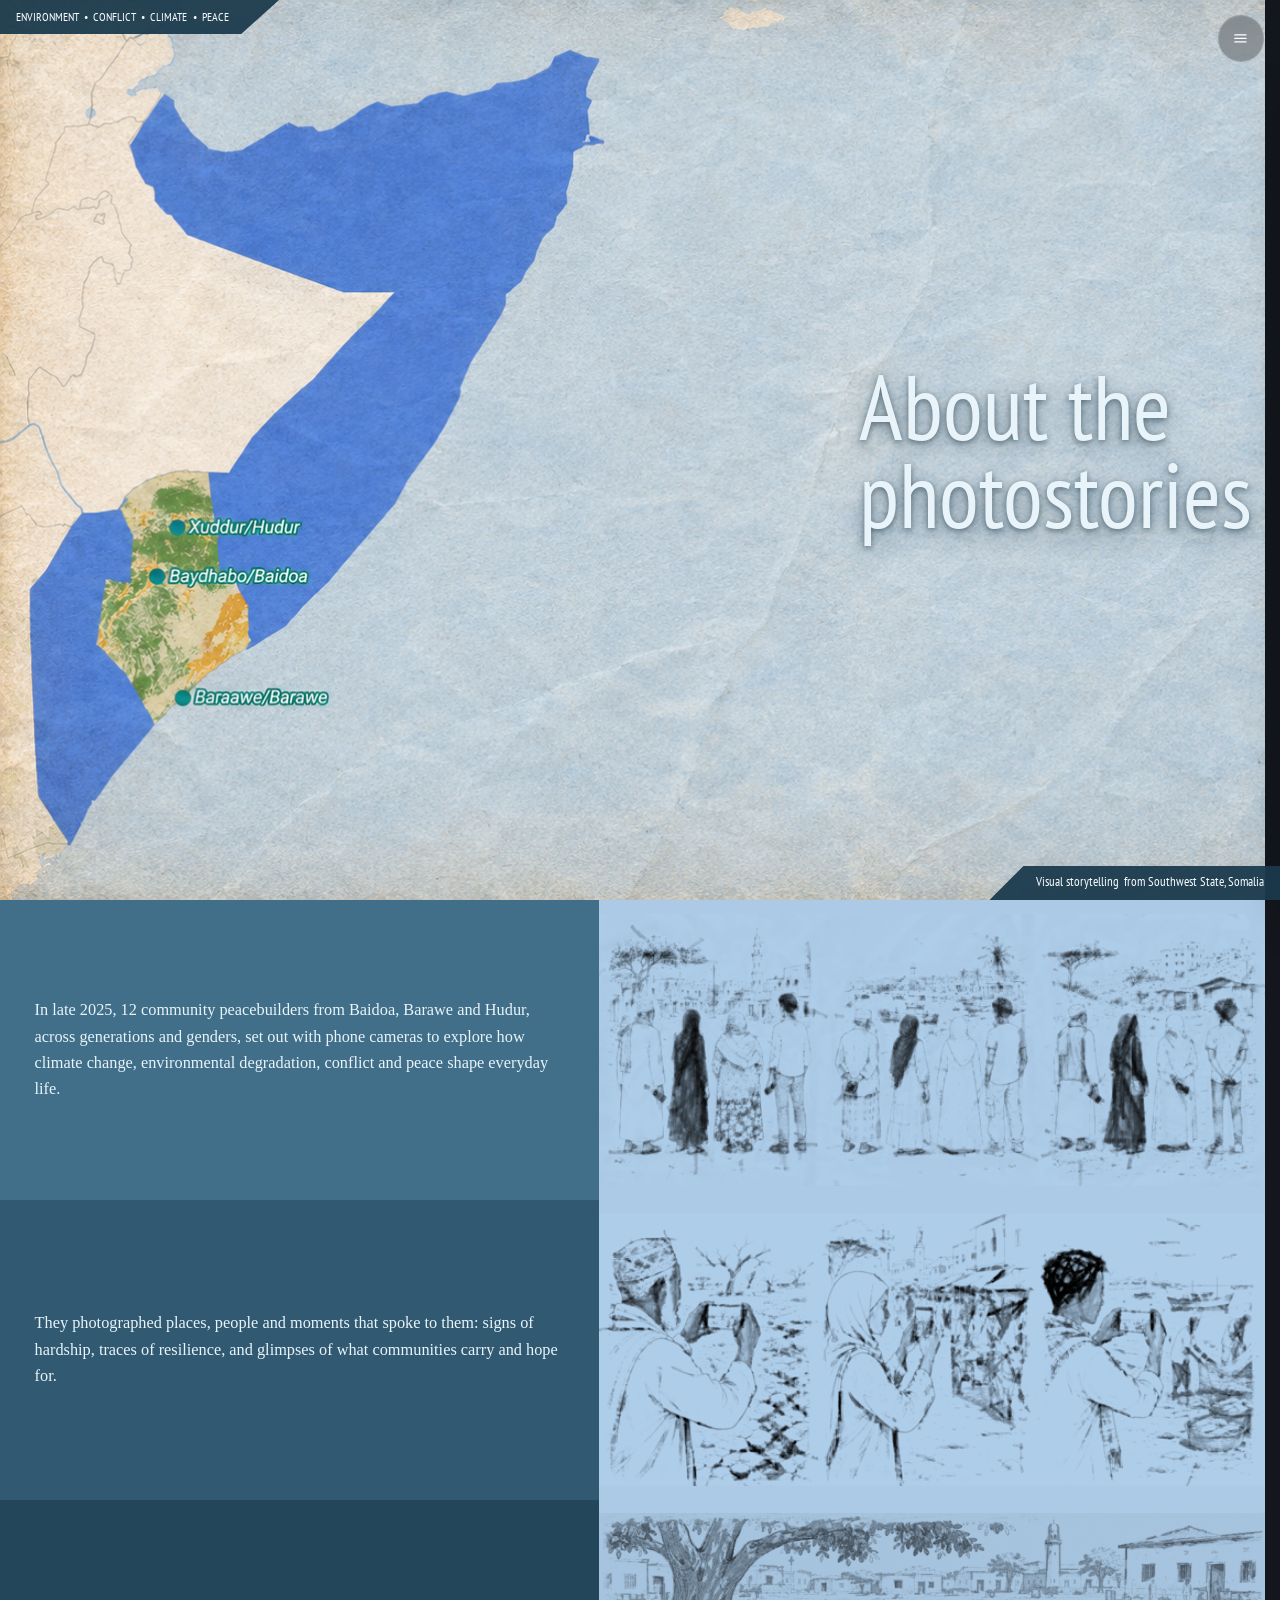
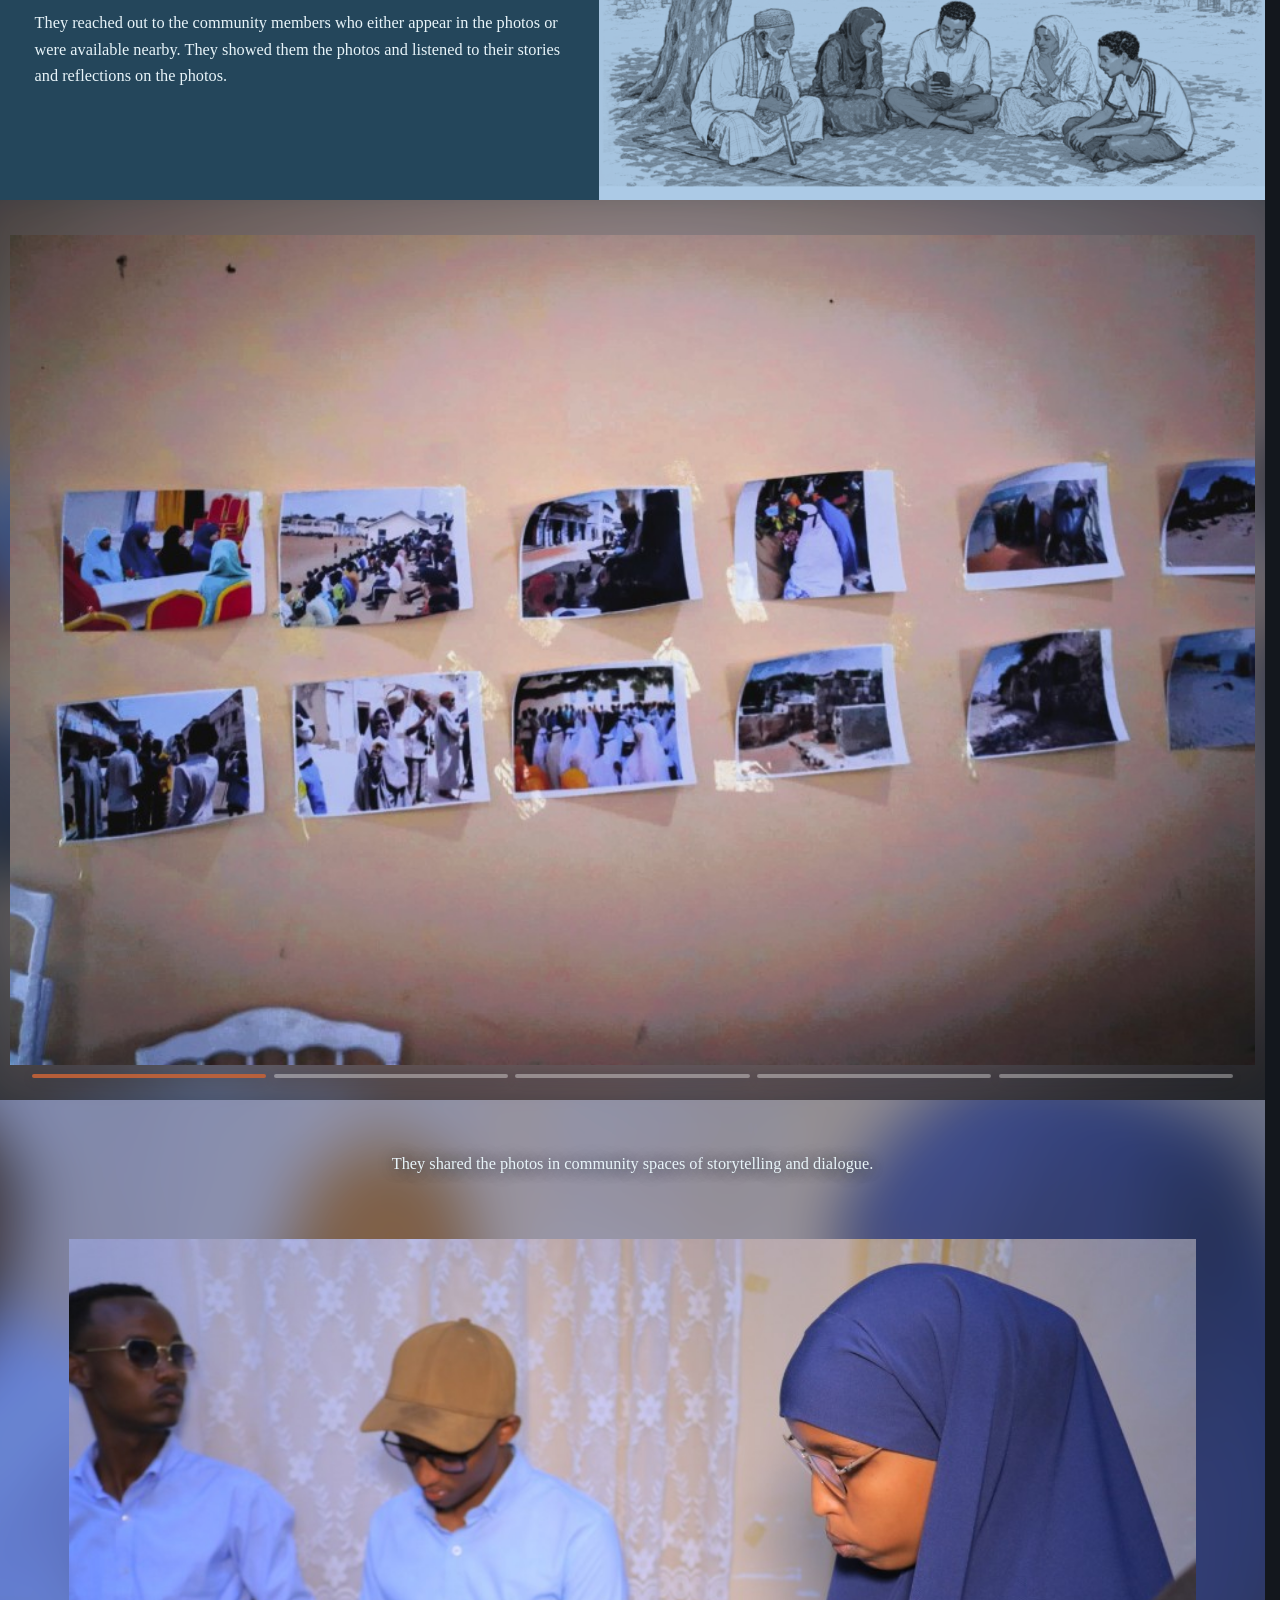
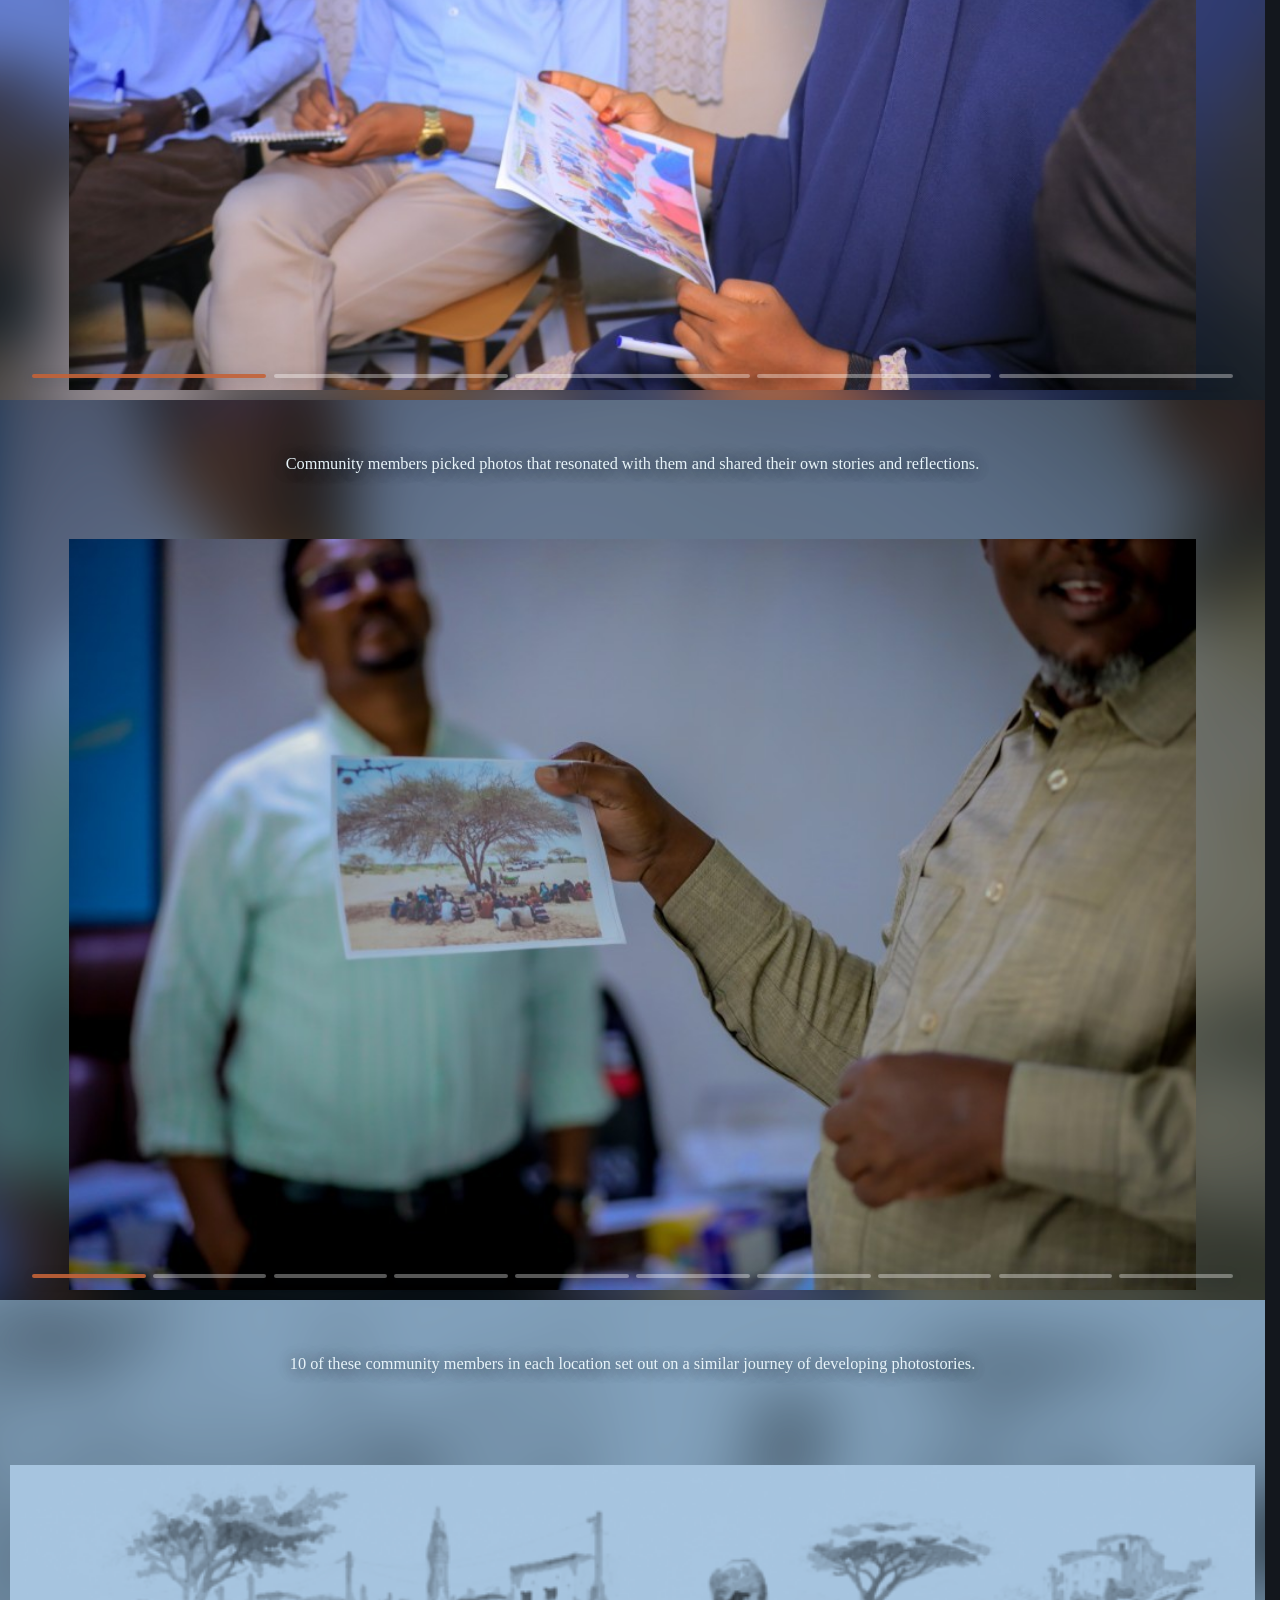
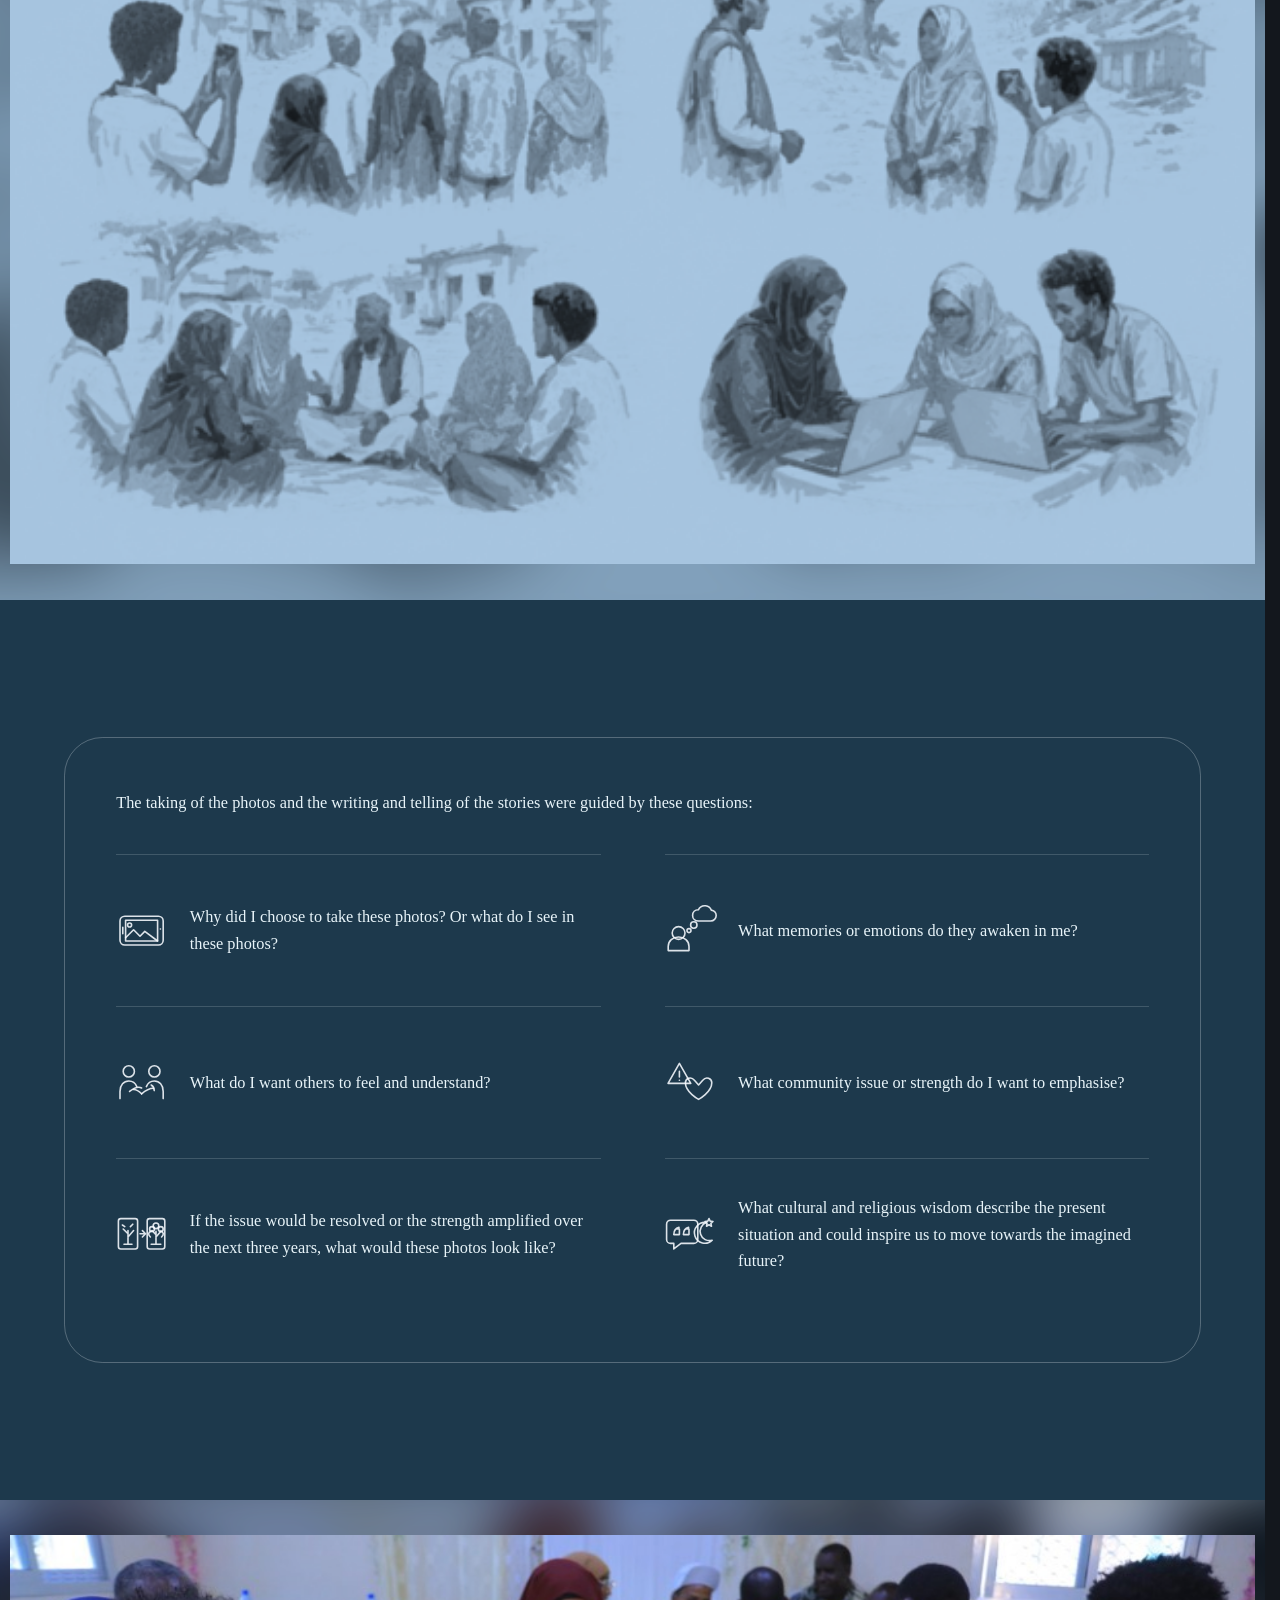
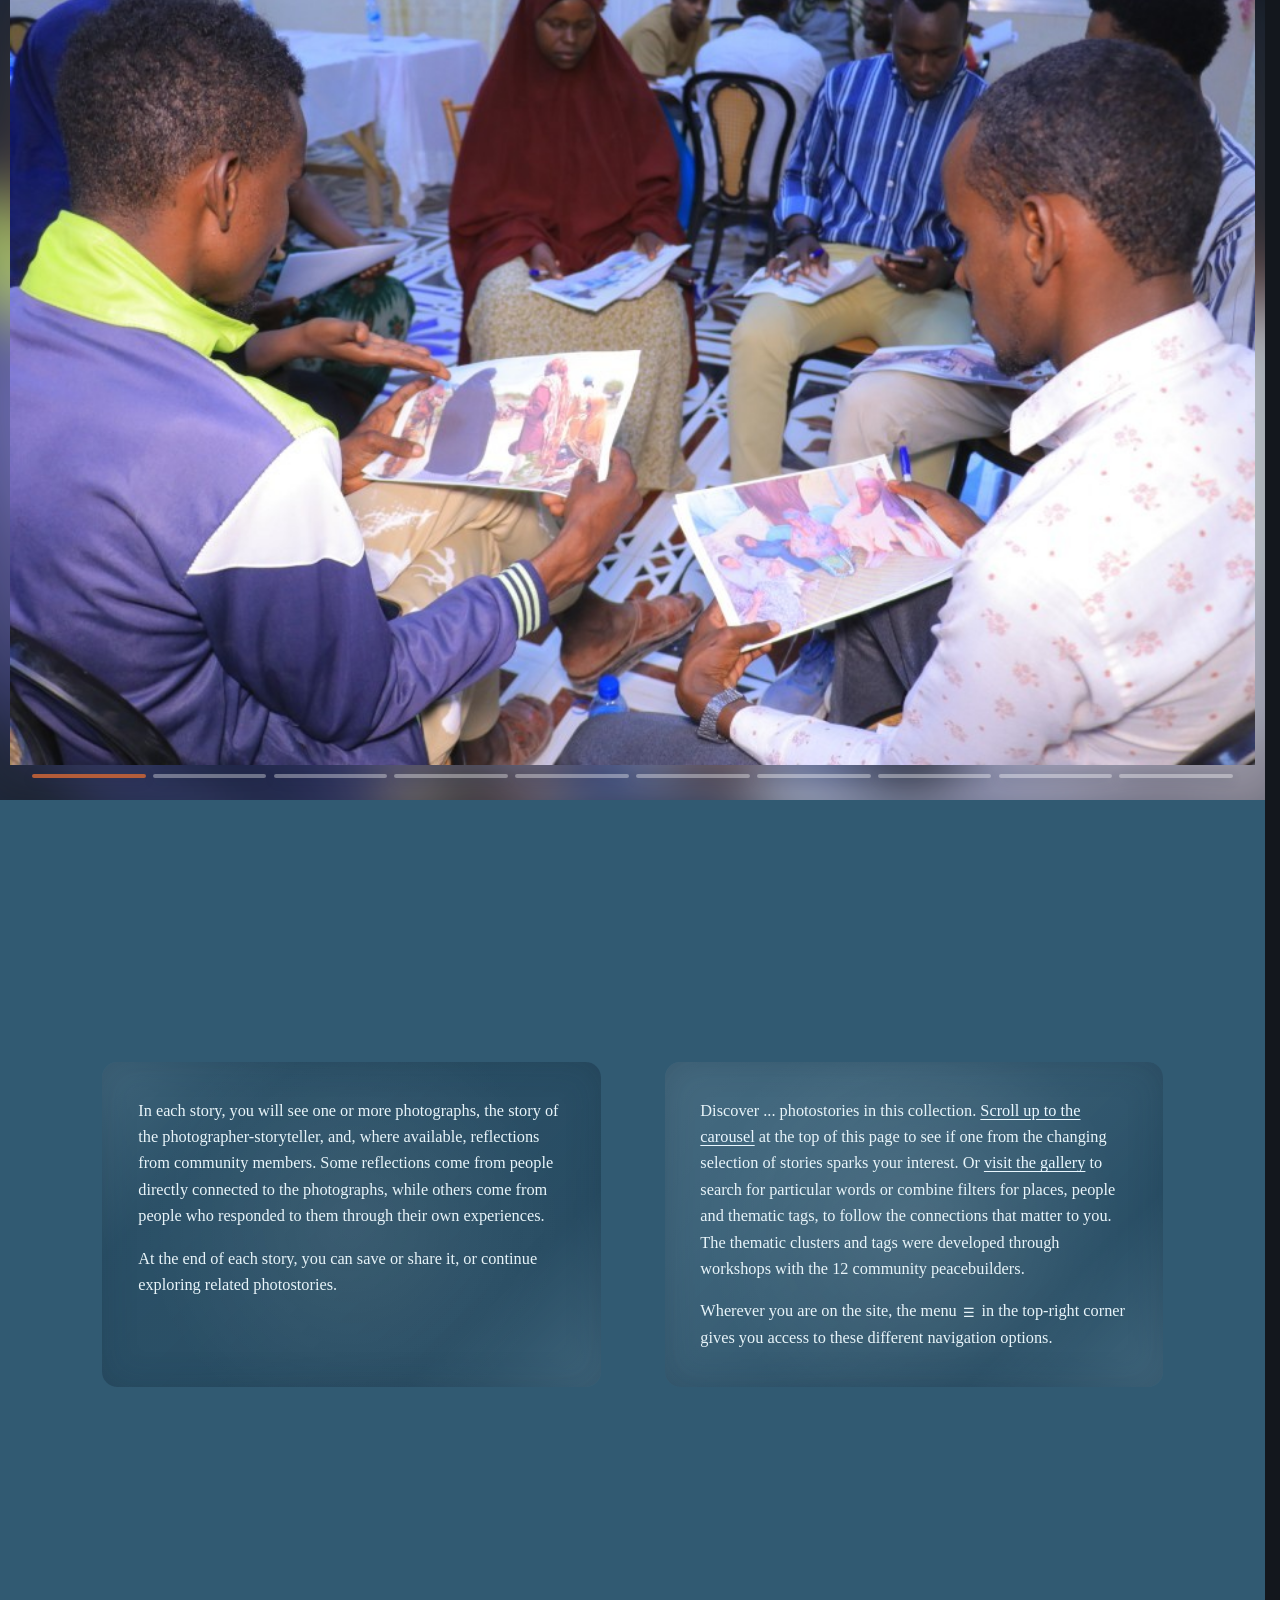
==== commit 35ebdca9: "trrr" ====
--- a/_about-source/index.html
+++ b/_about-source/index.html
@@ -13,6 +13,6 @@
   </head>
   <body>
     <div id="app"></div>
-    <script type="module" src="../assets/about-v2.js?v=20260717-persistent-context-flaps"></script>
+    <script type="module" src="../assets/about-v2.js?v=20260717-random-fully-visible-carousels"></script>
   </body>
 </html>
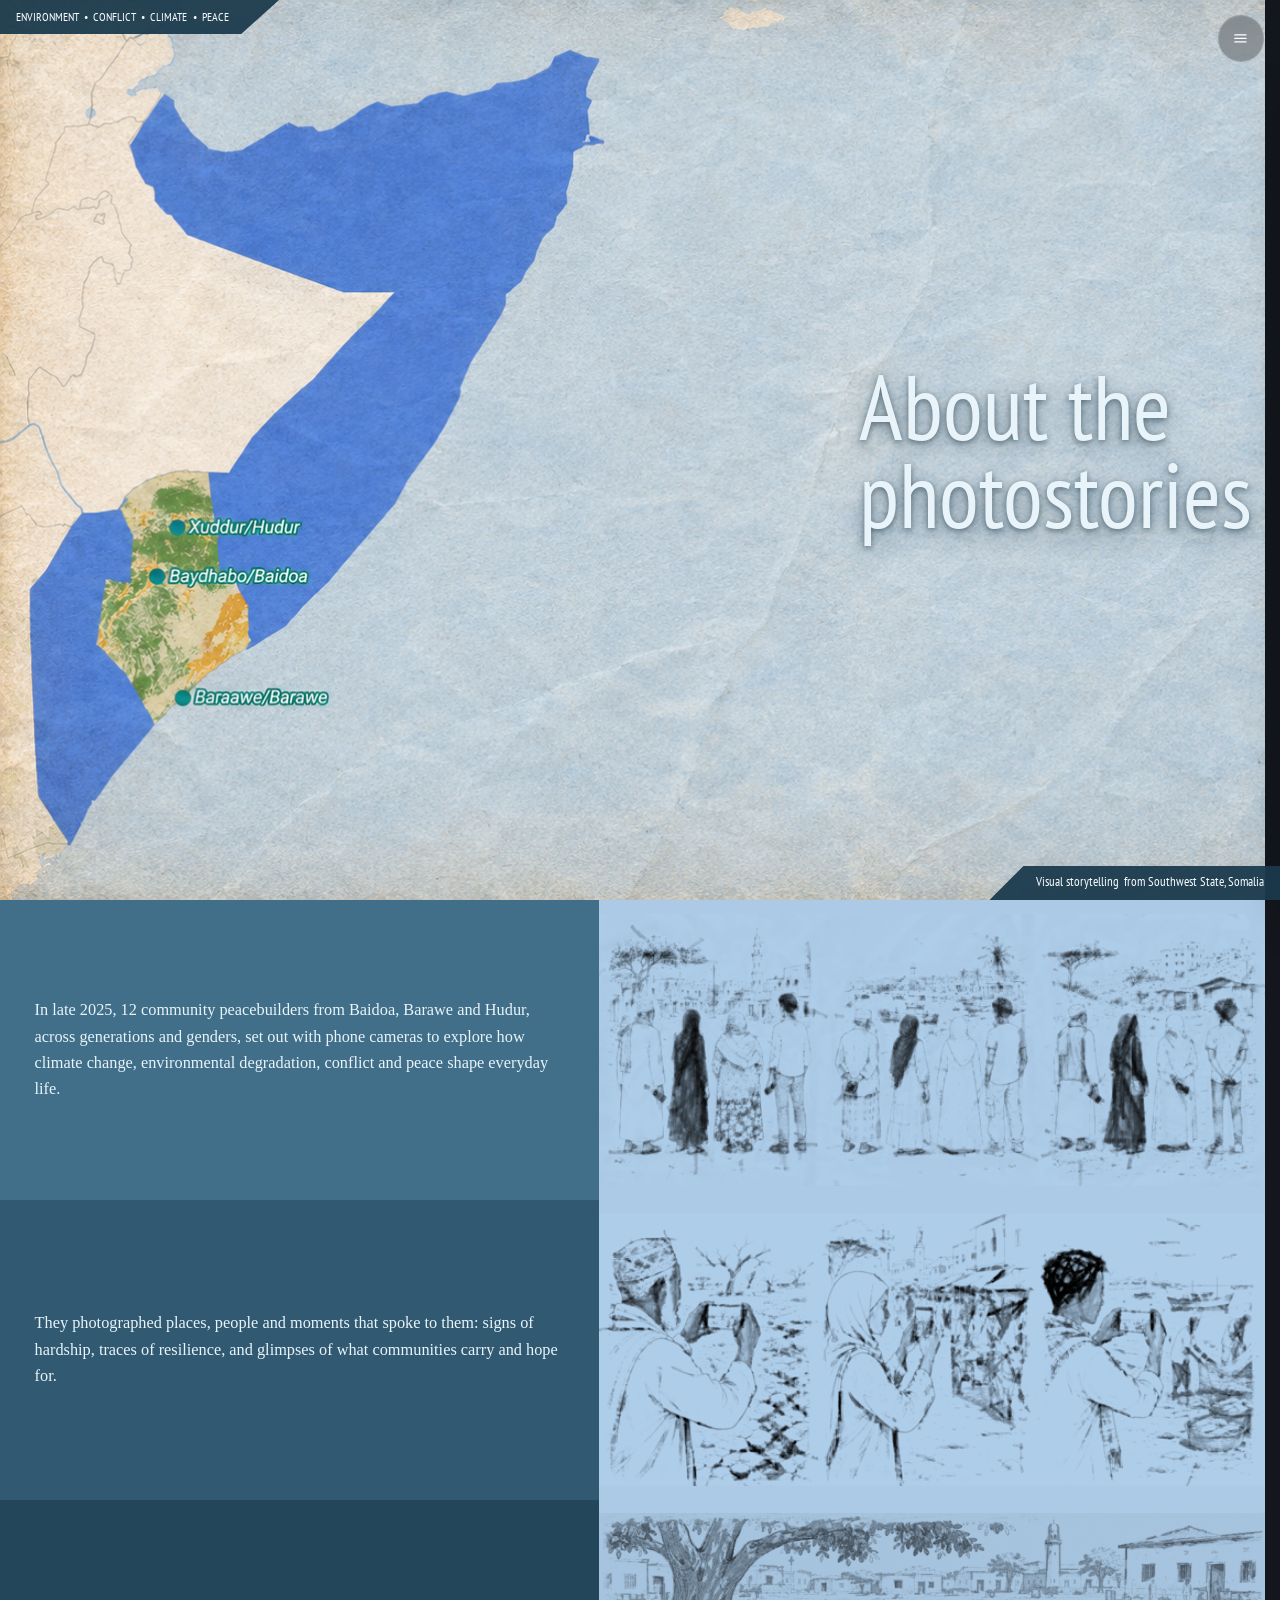
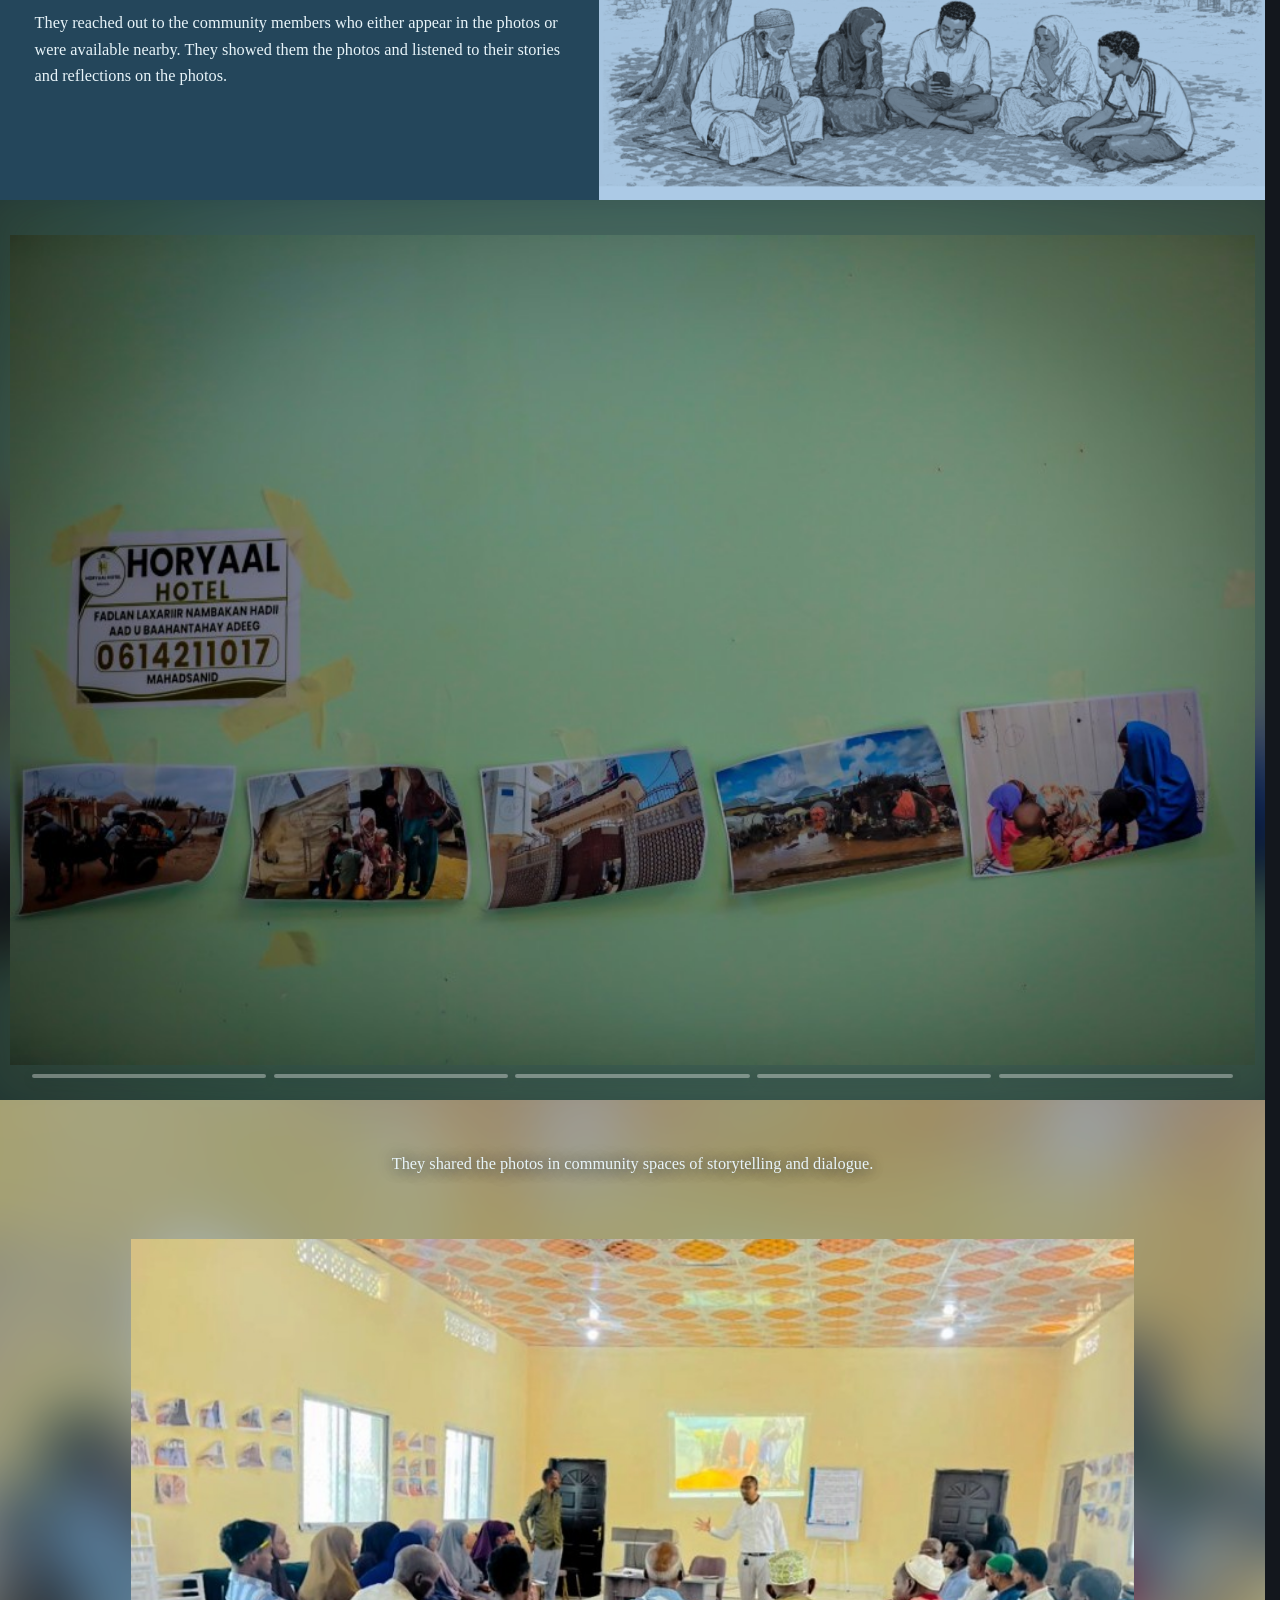
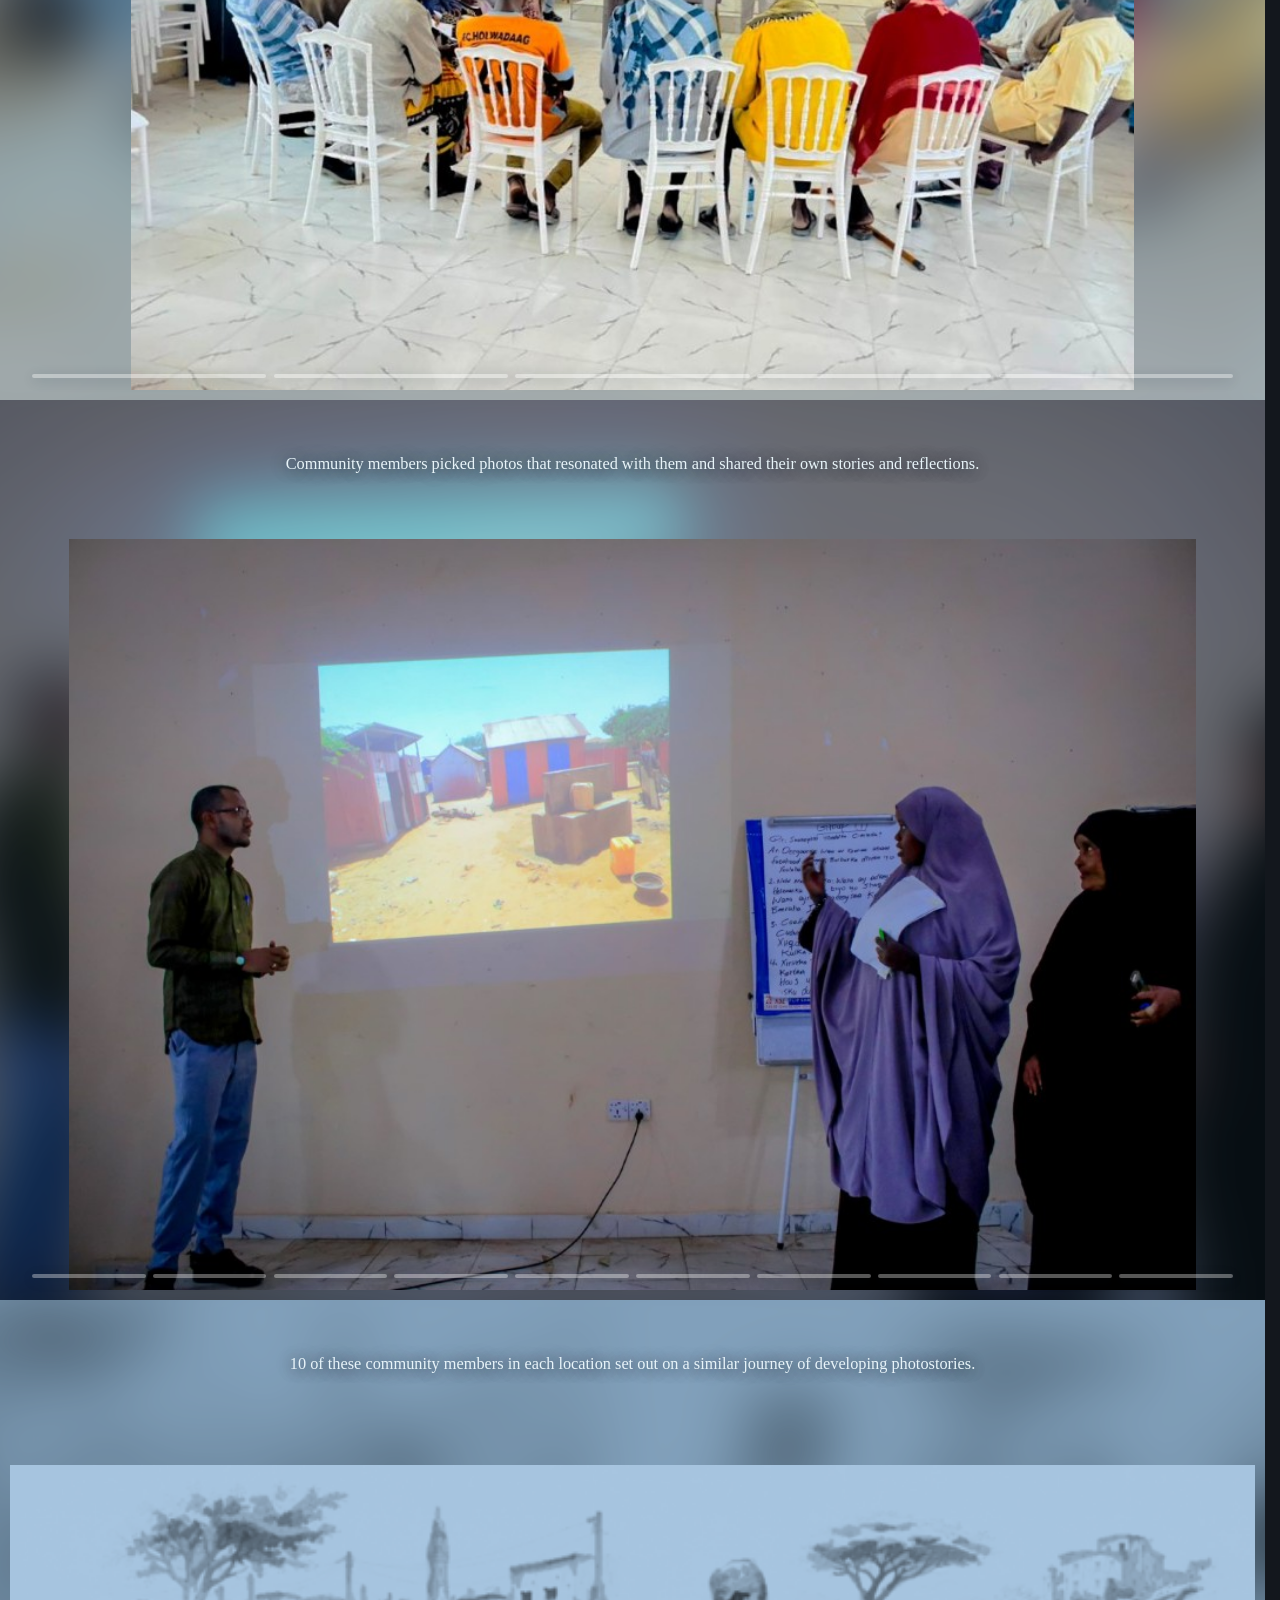
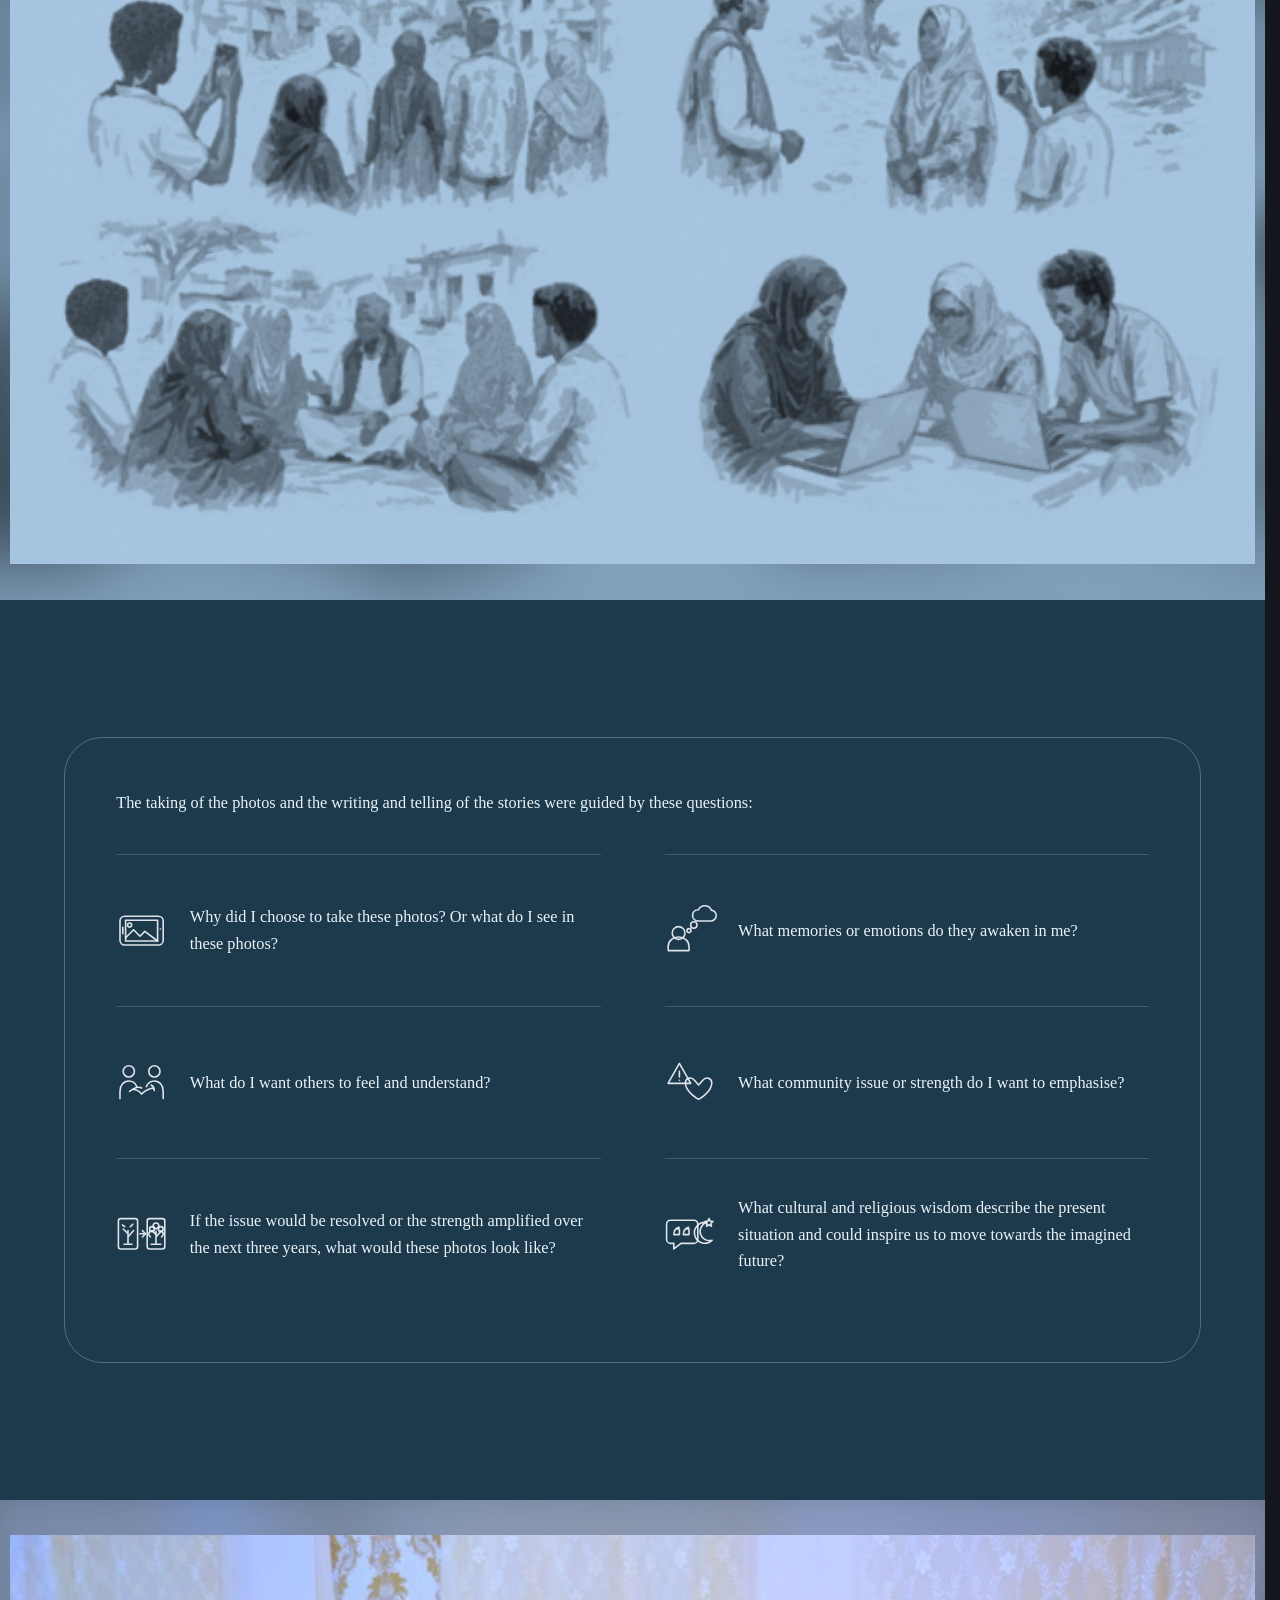
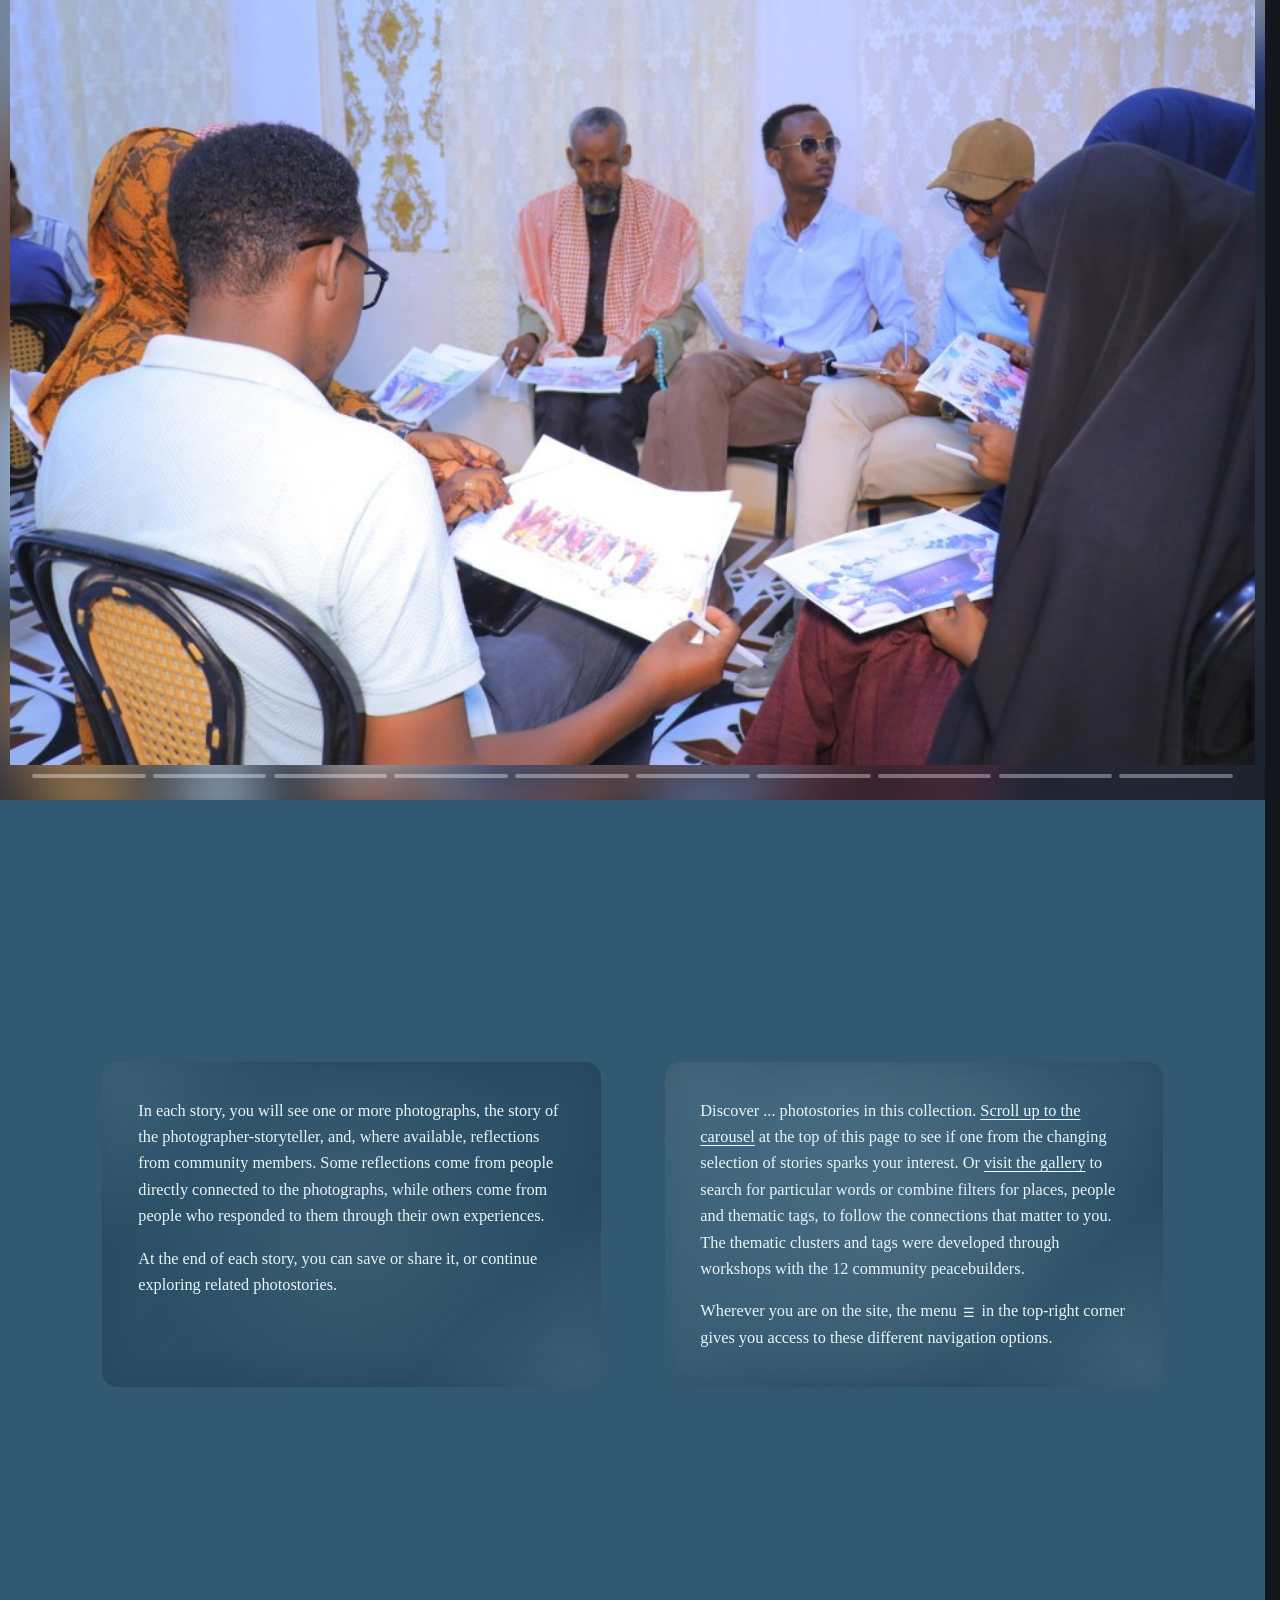
==== commit 10030f13: "kiu" ====
--- a/_about-source/index.html
+++ b/_about-source/index.html
@@ -9,10 +9,10 @@
     <link rel="preload" as="image" href="images/map.png" fetchpriority="high" />
     <link rel="stylesheet" href="../assets/base.css?v=20260715-modal-scroll-lock" />
     <link rel="stylesheet" href="../assets/about.css?v=20260603-shared-flaps" />
-    <link rel="stylesheet" href="../assets/about-v2.css?v=20260716-process-image-blue" />
+    <link rel="stylesheet" href="../assets/about-v2.css?v=20260717-carousel-progress-fill" />
   </head>
   <body>
     <div id="app"></div>
-    <script type="module" src="../assets/about-v2.js?v=20260717-random-fully-visible-carousels"></script>
+    <script type="module" src="../assets/about-v2.js?v=20260717-carousel-progress-fill"></script>
   </body>
 </html>
--- a/assets/about-v2.css
+++ b/assets/about-v2.css
@@ -148,15 +148,35 @@
 }
 
 .about-carousel-progress span {
+  position: relative;
   flex: 1 1 0;
   height: 0.22rem;
+  overflow: hidden;
   border-radius: 999px;
   background: rgba(255, 255, 255, 0.34);
   box-shadow: 0 0.15rem 0.7rem rgba(16, 37, 54, 0.2);
 }
 
-.about-carousel-progress span.is-active {
+.about-carousel-progress span::after {
+  content: "";
+  position: absolute;
+  inset: 0;
   background: rgba(195, 98, 56, 0.9);
+  transform: scaleX(0);
+  transform-origin: left center;
+}
+
+.about-carousel-progress span.is-complete::after {
+  transform: scaleX(1);
+}
+
+.about-carousel-progress span.is-active.is-running::after {
+  animation: about-carousel-progress 7000ms linear forwards;
+}
+
+@keyframes about-carousel-progress {
+  from { transform: scaleX(0); }
+  to { transform: scaleX(1); }
 }
 
 .about-v2-image--map::before,
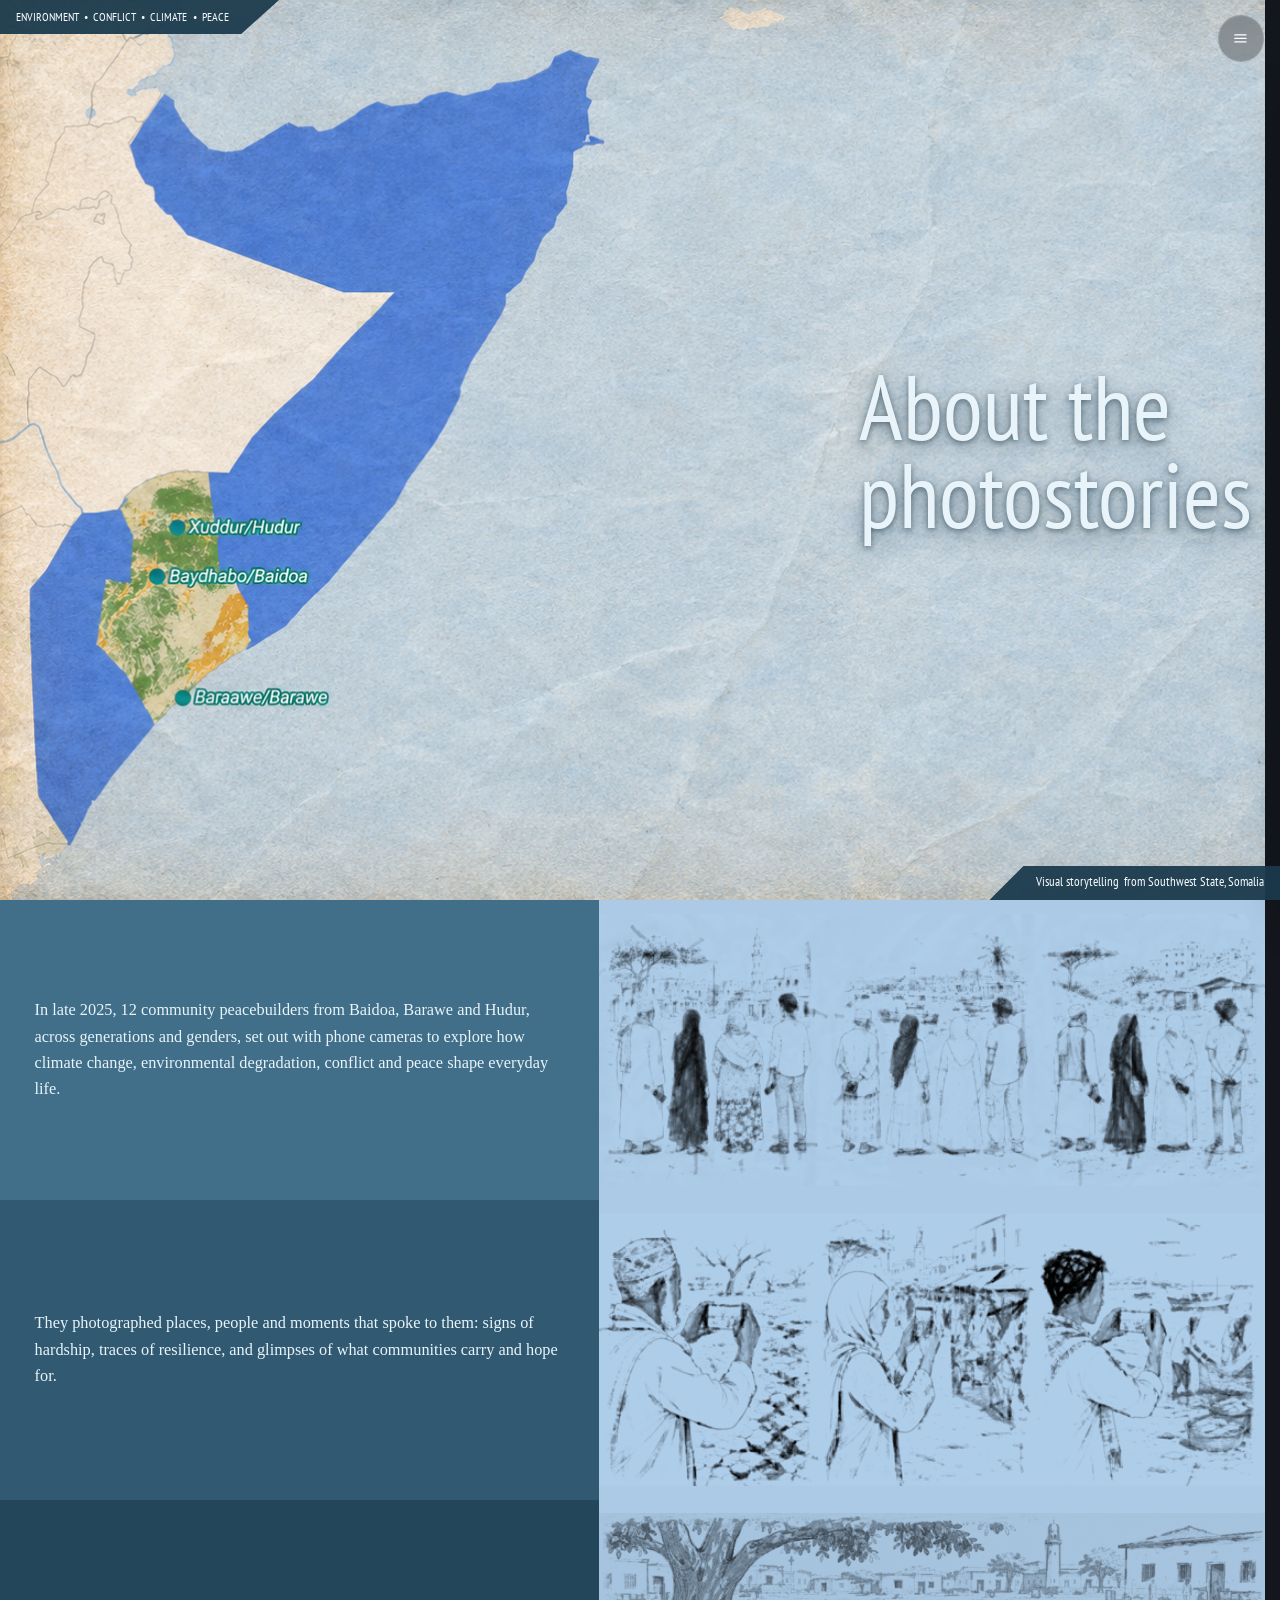
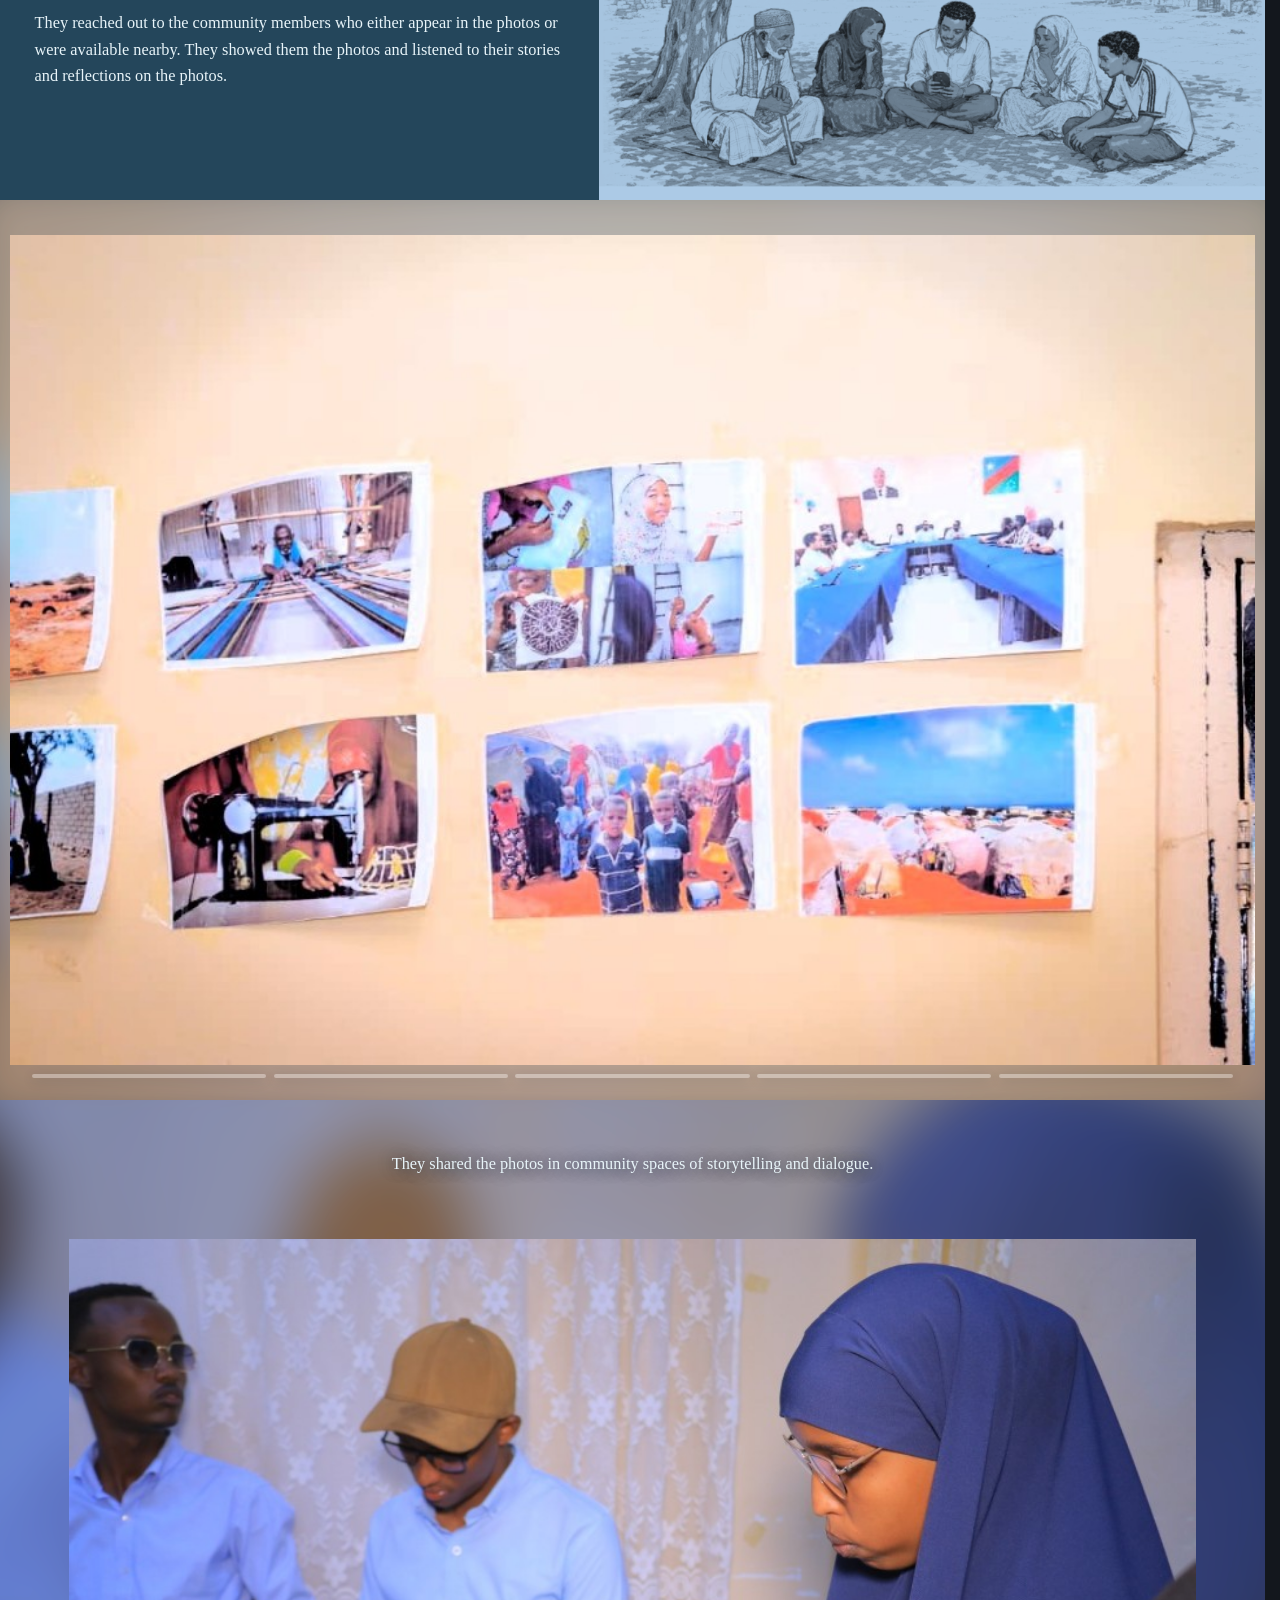
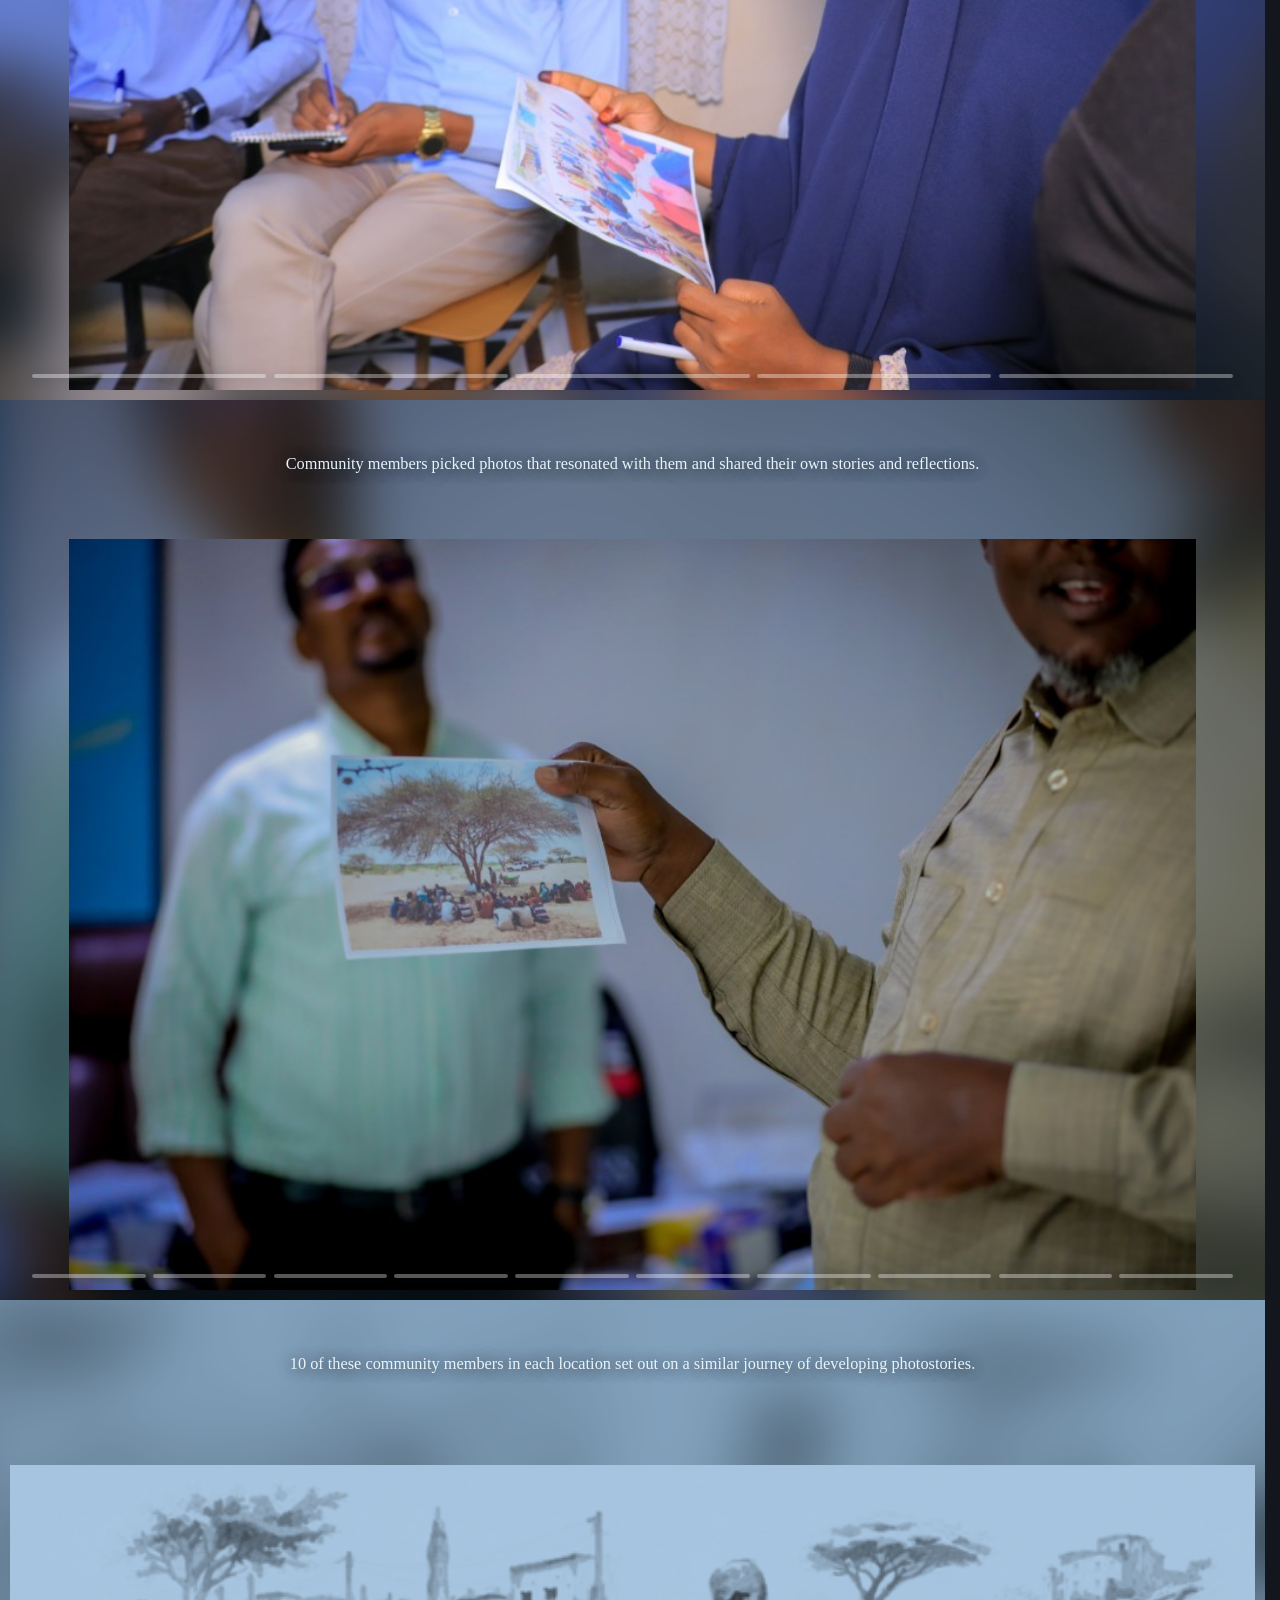
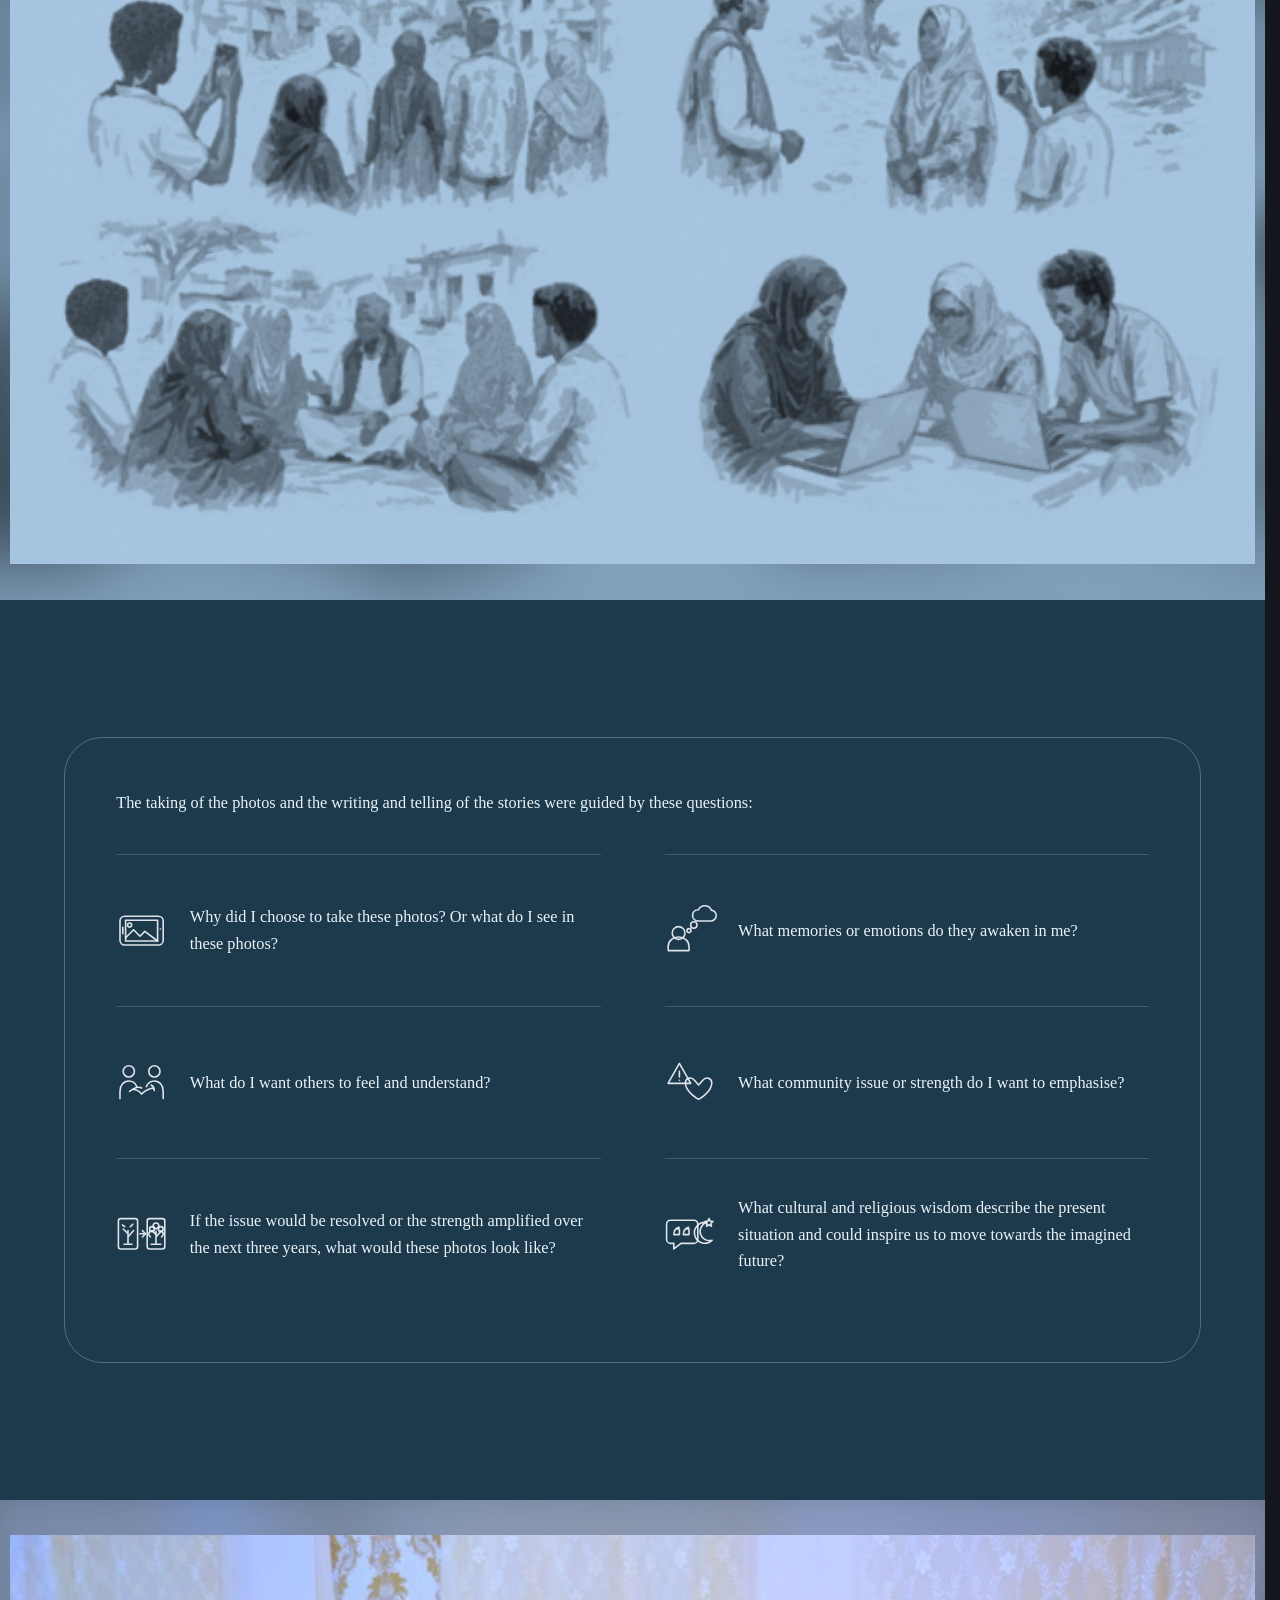
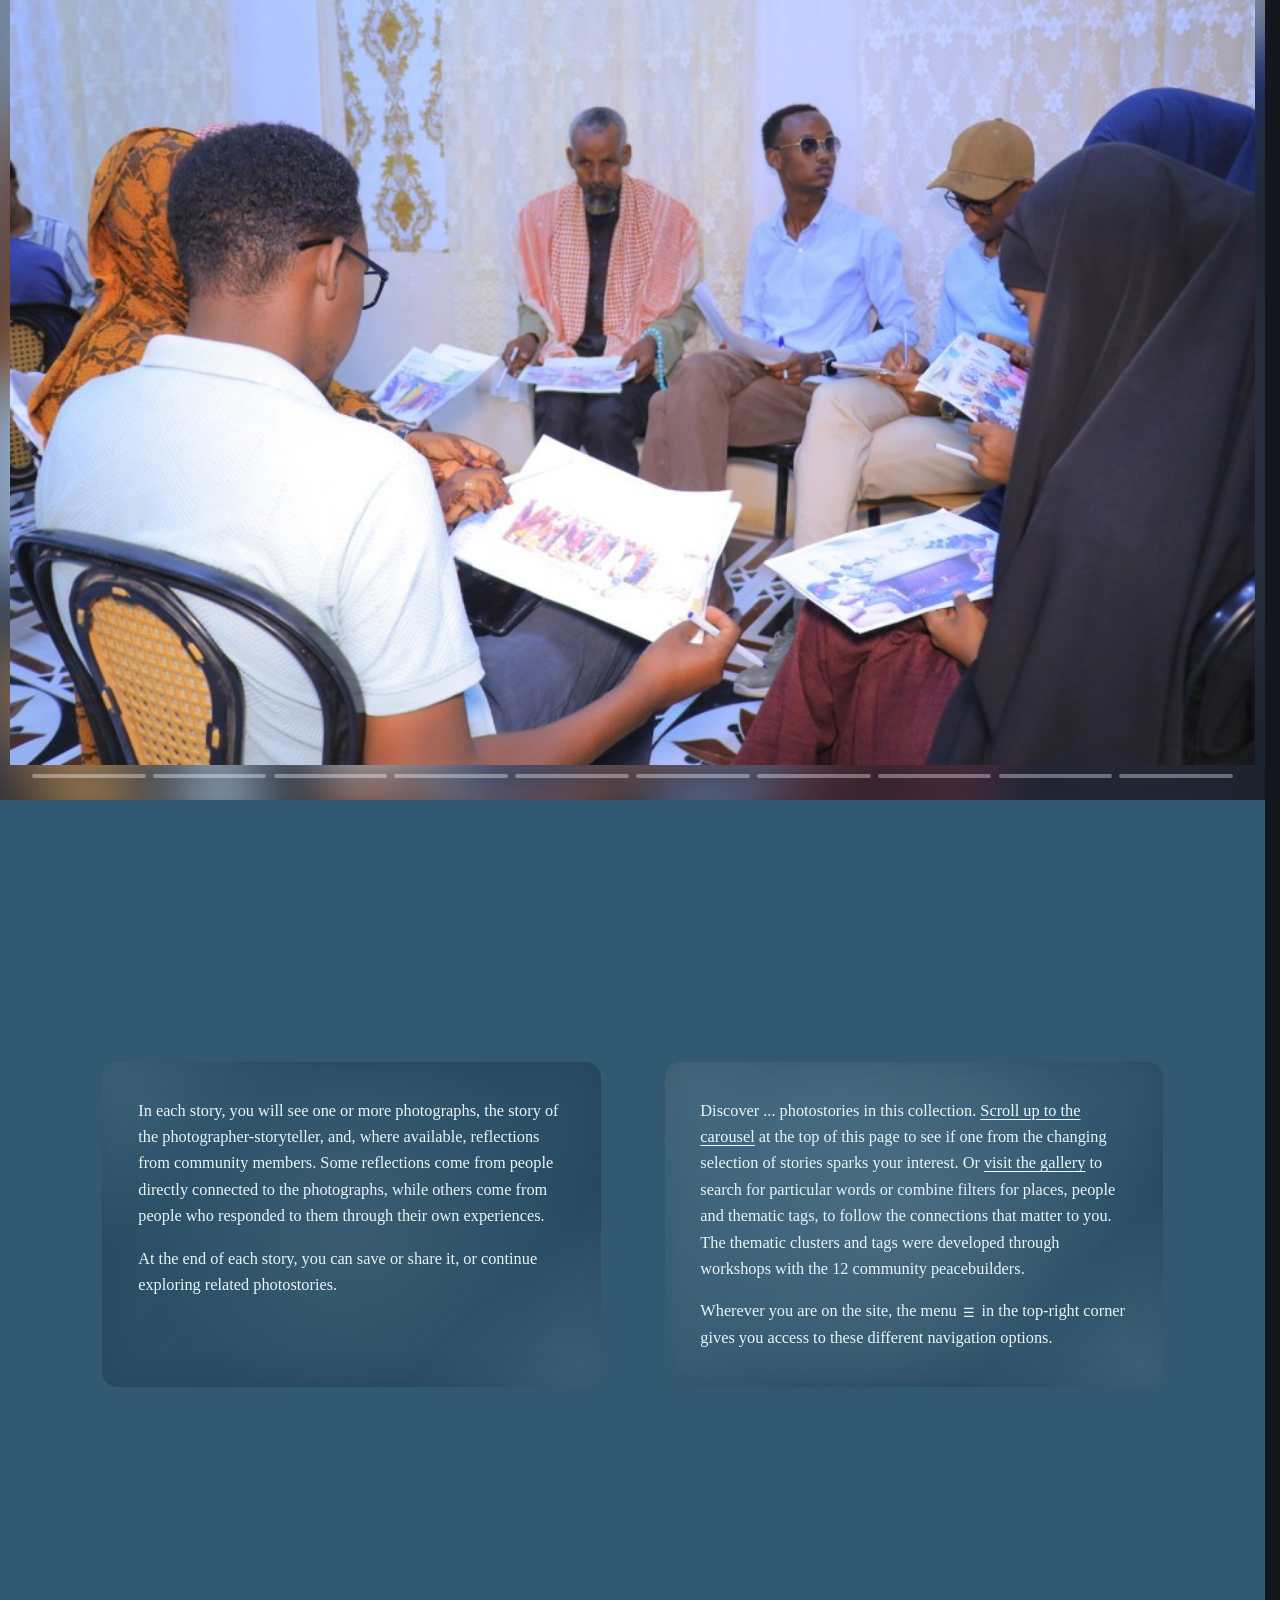
==== commit 2ae15bc7: "goooood" ====
--- a/_about-source/index.html
+++ b/_about-source/index.html
@@ -7,7 +7,7 @@
     <title>About — Photostories from Southwest State</title>
     <meta name="description" content="About the Southwest State photostory archive." />
     <link rel="preload" as="image" href="images/map.png" fetchpriority="high" />
-    <link rel="stylesheet" href="../assets/base.css?v=20260715-modal-scroll-lock" />
+    <link rel="stylesheet" href="../assets/base.css?v=20260717-overlay-backdrop-blur" />
     <link rel="stylesheet" href="../assets/about.css?v=20260603-shared-flaps" />
     <link rel="stylesheet" href="../assets/about-v2.css?v=20260717-carousel-progress-fill" />
   </head>
--- a/assets/base.css
+++ b/assets/base.css
@@ -312,6 +312,15 @@
   background: transparent;
 }
 
+/* Public overlays blur the page beneath them. The gallery's mobile filter
+   drawer has no matching backdrop class and deliberately remains unblurred. */
+.utility-menu-backdrop,
+.modal-backdrop,
+.saved-drawer-backdrop {
+  -webkit-backdrop-filter: blur(10px) saturate(0.92);
+  backdrop-filter: blur(10px) saturate(0.92);
+}
+
 .utility-menu-toggle,
 .icon-button,
 .control-button {
--- a/assets/about-v2.css
+++ b/assets/about-v2.css
@@ -46,7 +46,7 @@
 .about-v2-grid--intro {
   position: relative;
   display: block;
-  height: 100svh;
+  height: 100dvh;
   overflow: hidden;
   background: #7fa8bc;
 }
@@ -637,10 +637,15 @@
 
   .about-v2-grid--intro {
     display: block;
-    height: auto;
-    min-height: 0;
-    aspect-ratio: 1 / 1;
+    height: 100dvh;
+    min-height: 100dvh;
+    aspect-ratio: auto;
     background: #7fa8bc;
+  }
+
+  .about-v2-section--intro {
+    height: 100dvh;
+    min-height: 100dvh;
   }
 
   .about-title-panel {
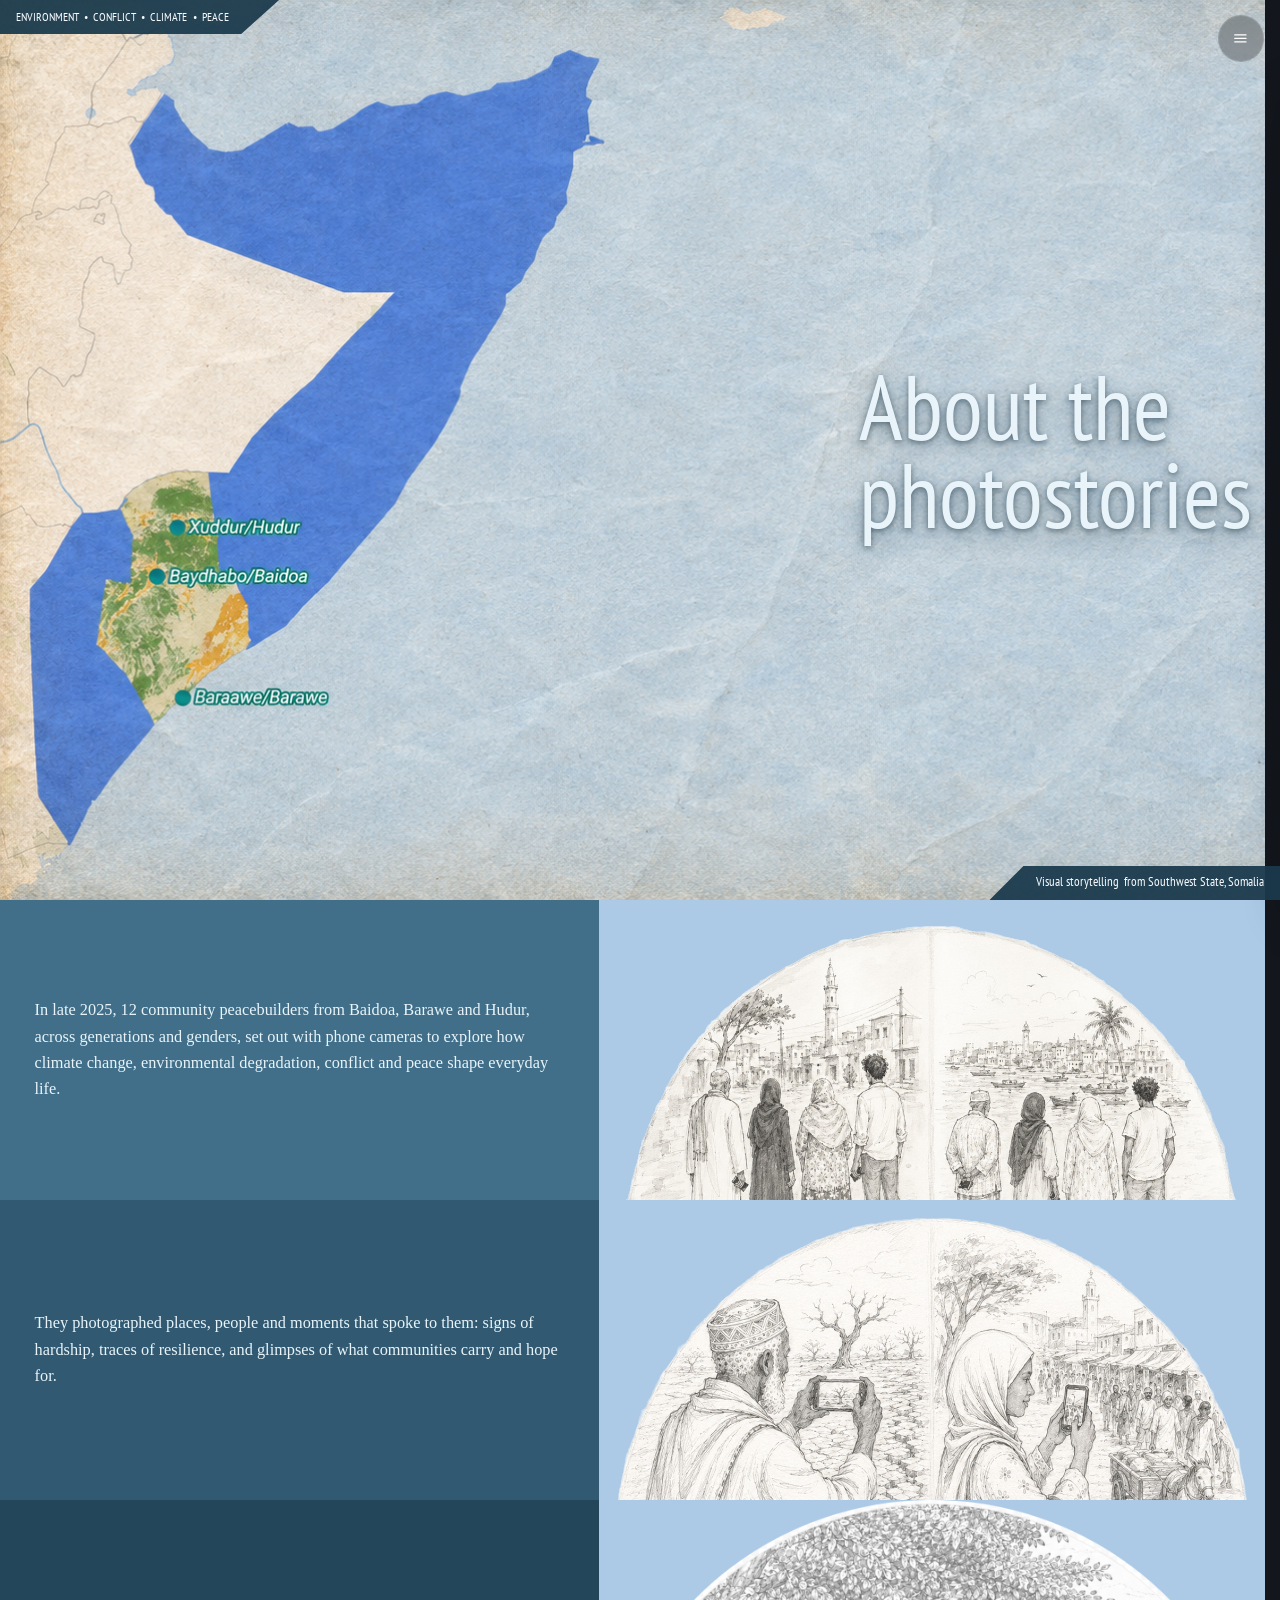
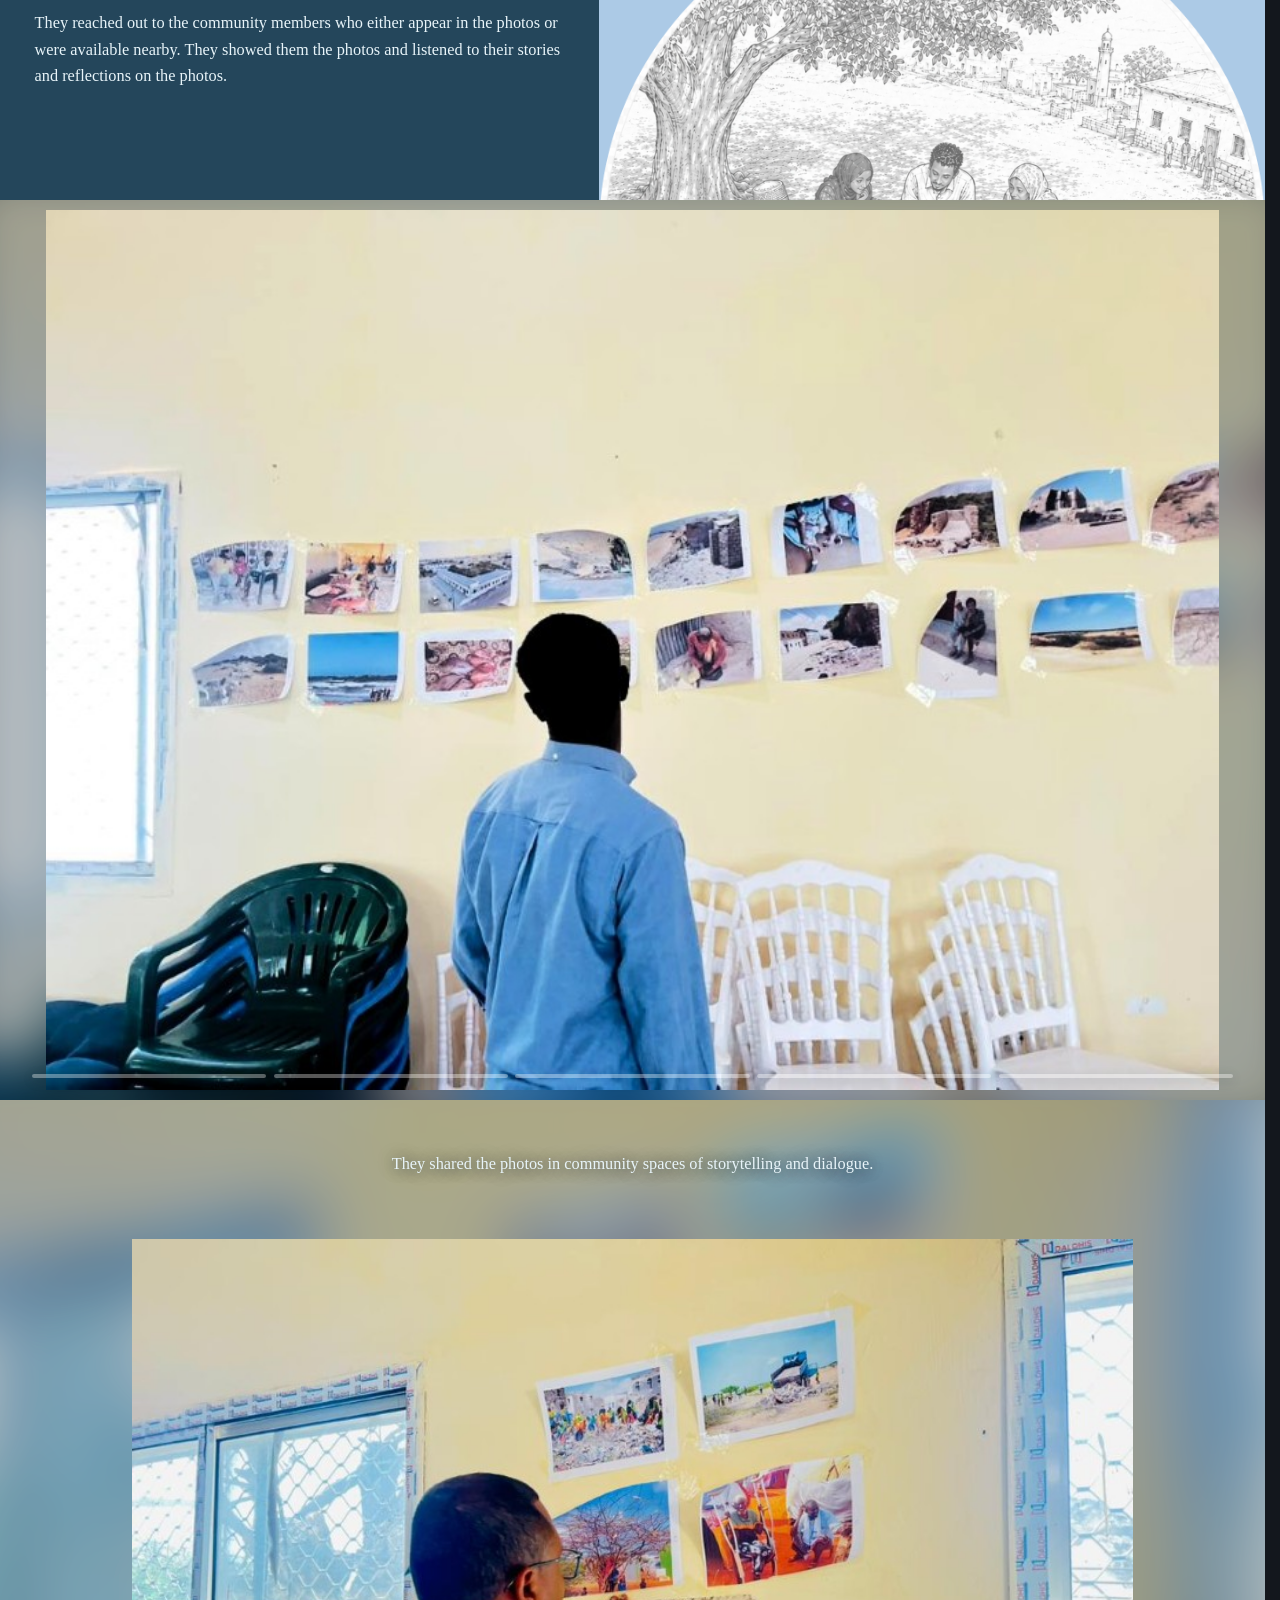
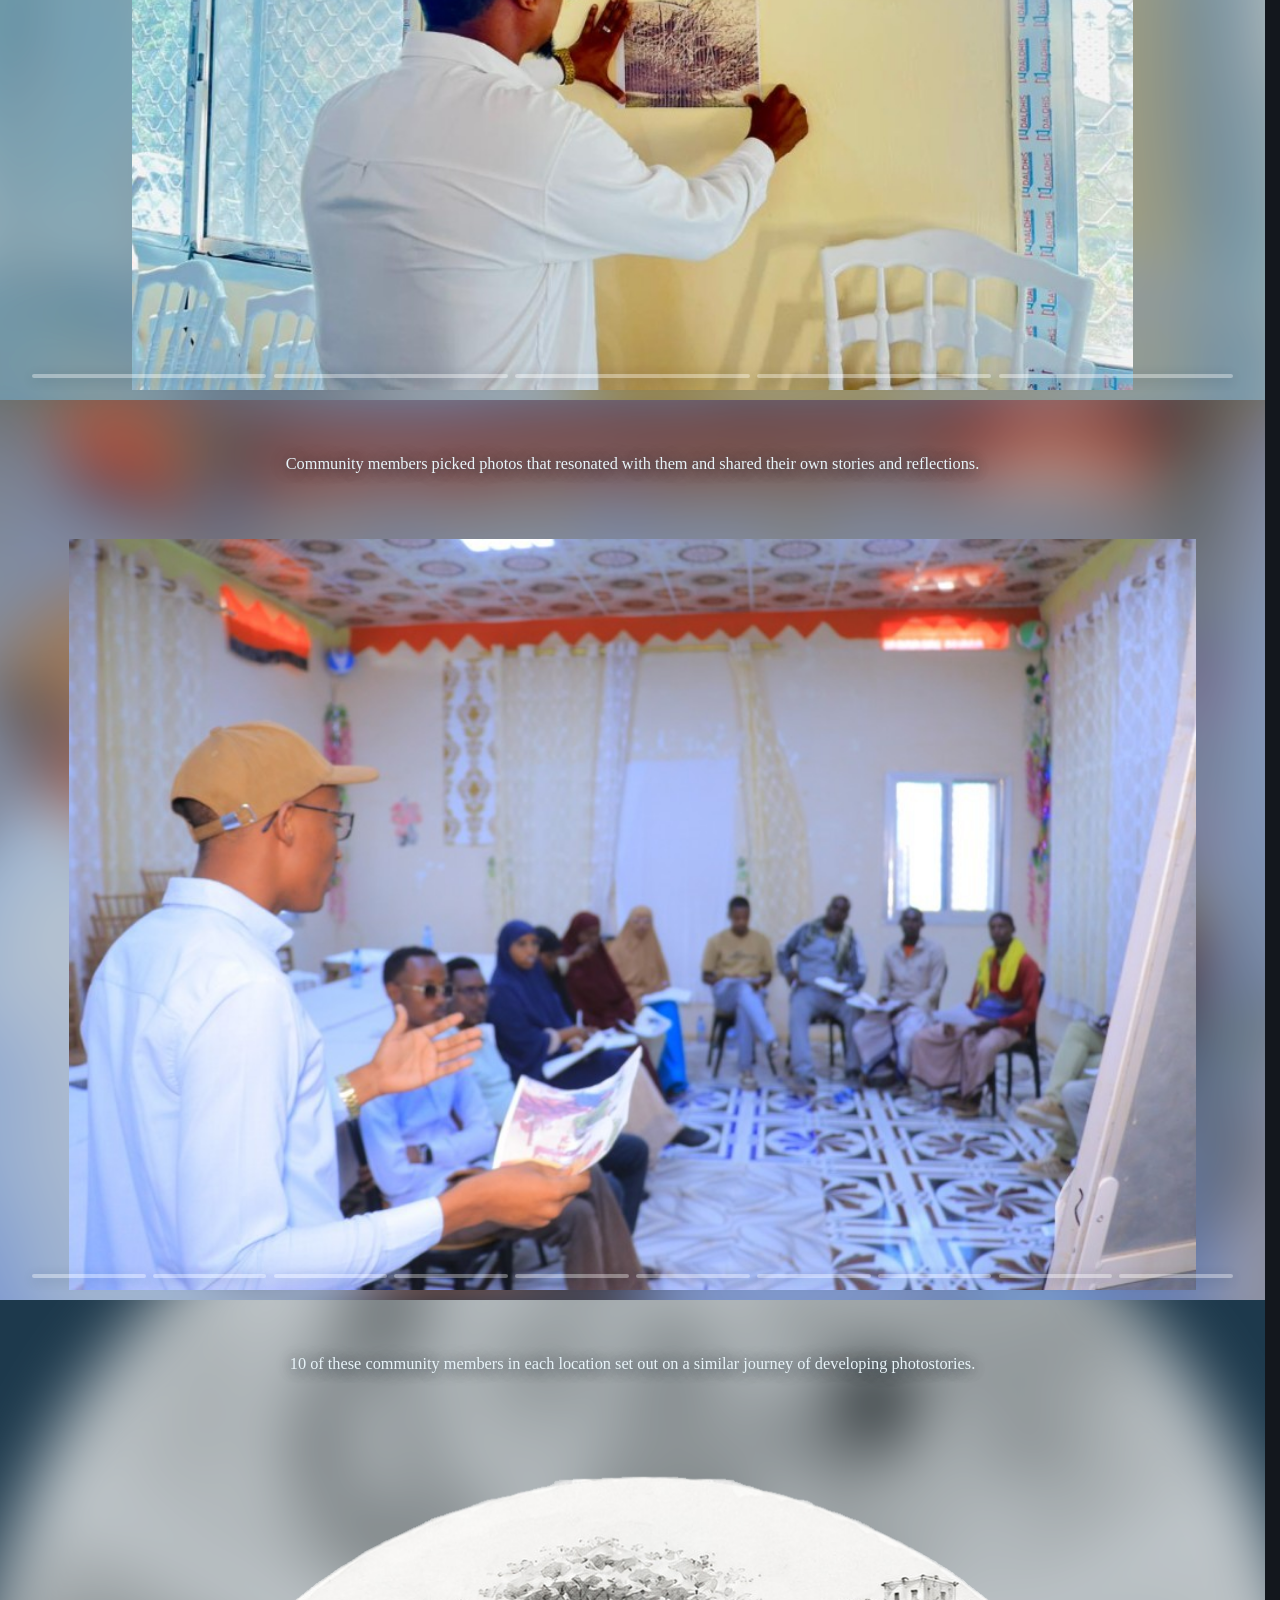
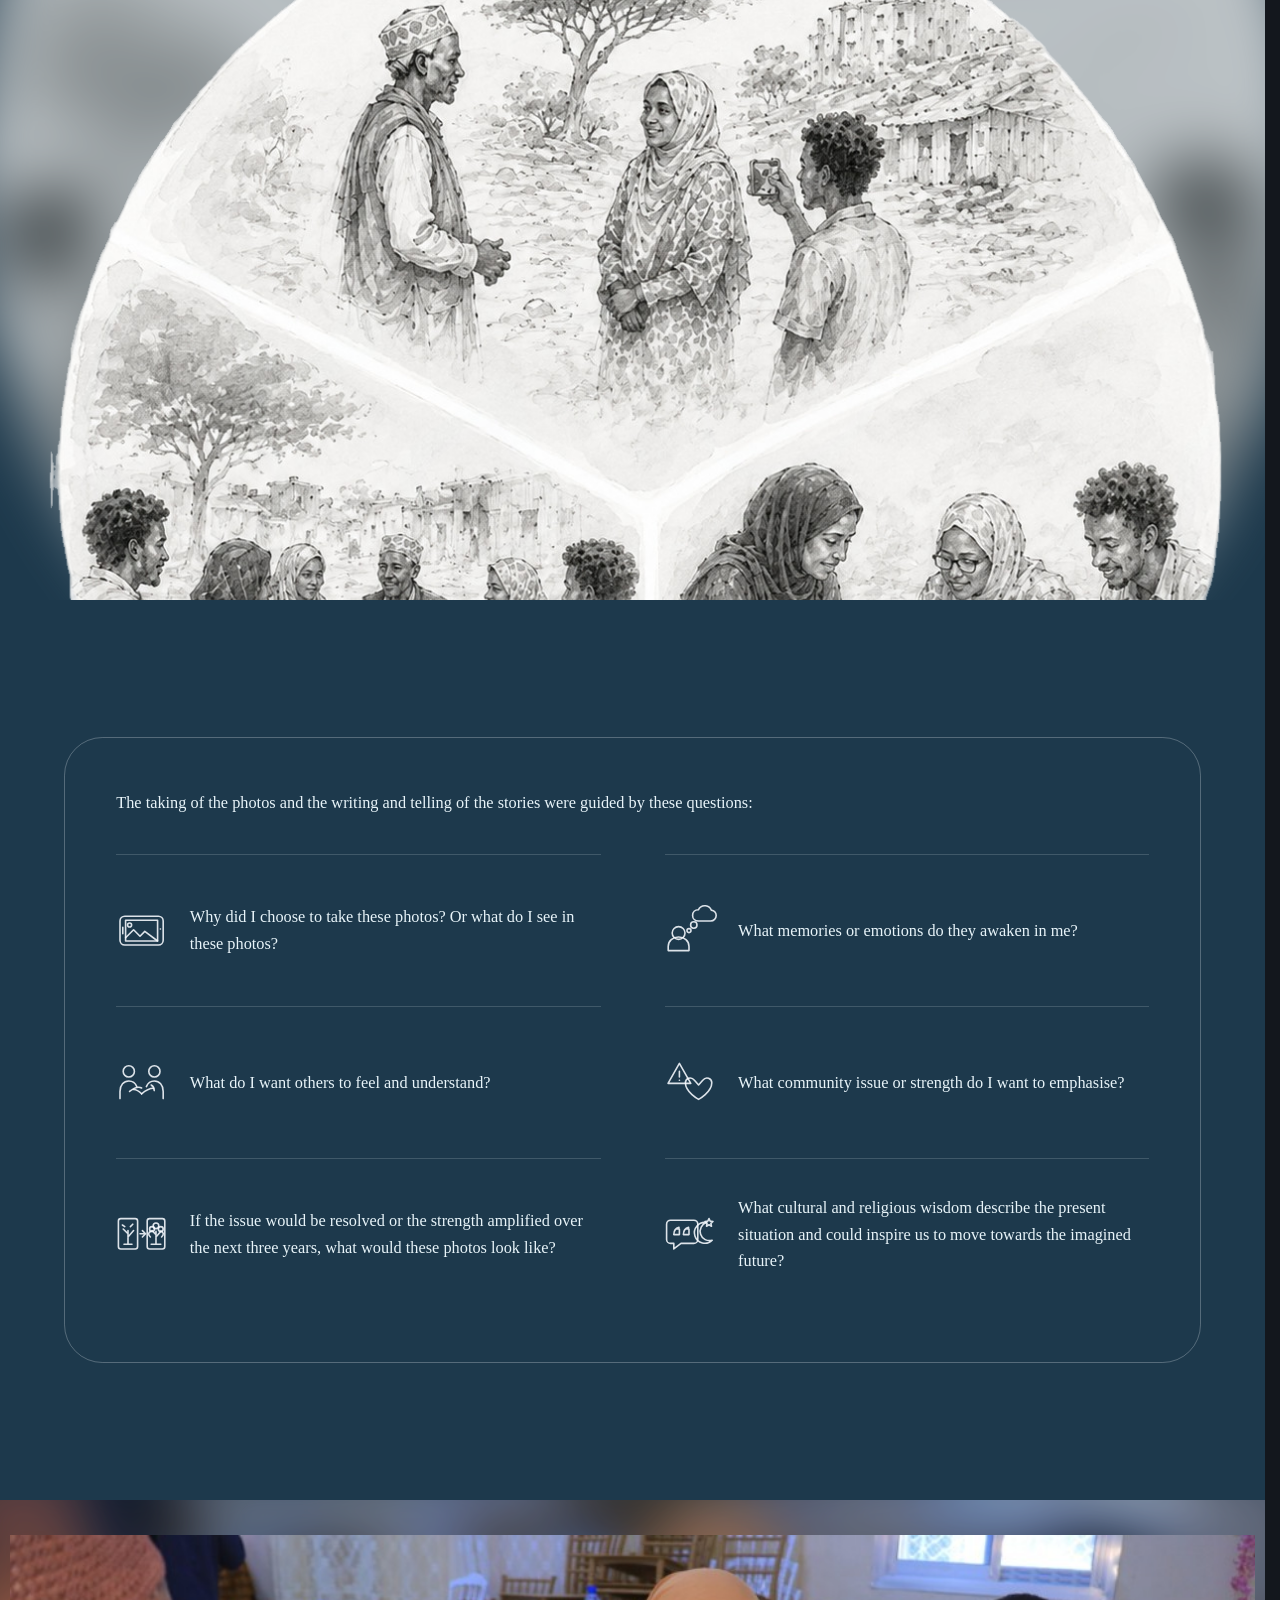
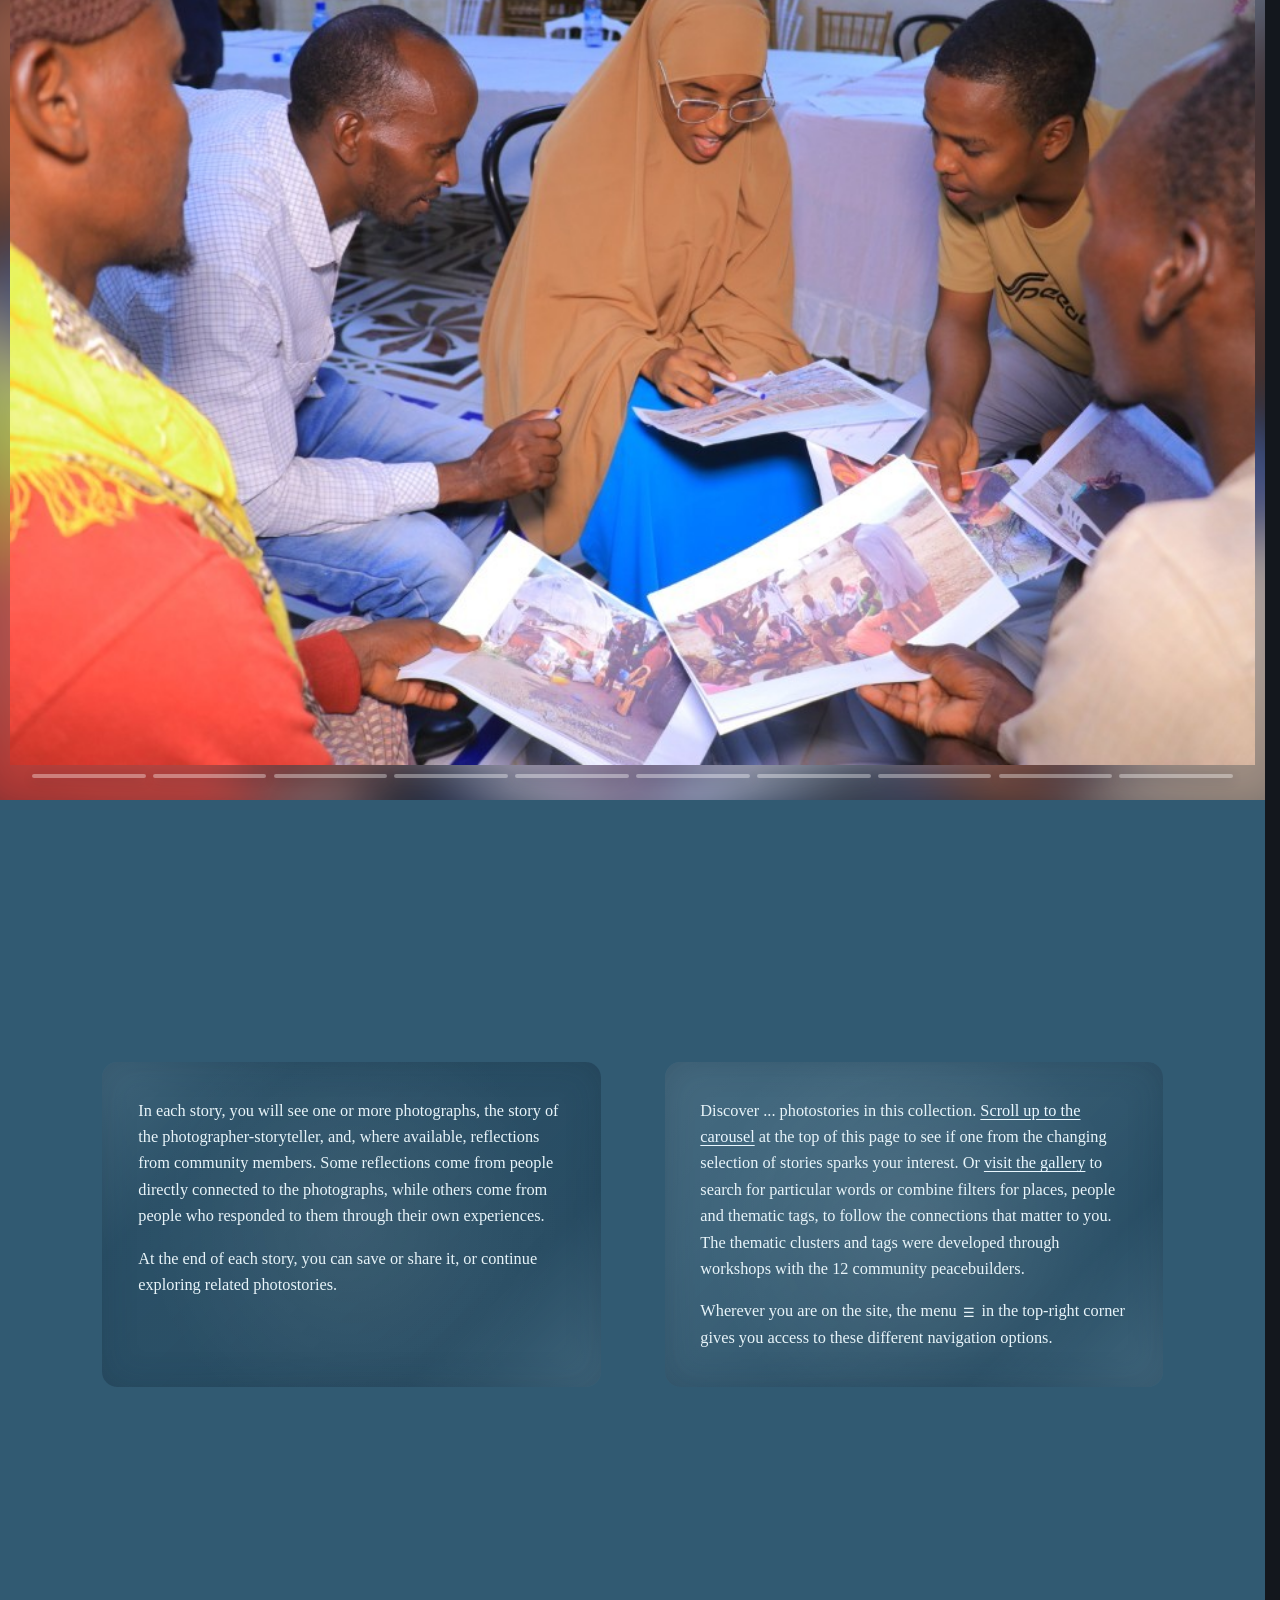
==== commit eb7d9d62: "adfg" ====
--- a/_about-source/index.html
+++ b/_about-source/index.html
@@ -9,10 +9,10 @@
     <link rel="preload" as="image" href="images/map.png" fetchpriority="high" />
     <link rel="stylesheet" href="../assets/base.css?v=20260717-overlay-backdrop-blur" />
     <link rel="stylesheet" href="../assets/about.css?v=20260603-shared-flaps" />
-    <link rel="stylesheet" href="../assets/about-v2.css?v=20260717-carousel-progress-fill" />
+    <link rel="stylesheet" href="../assets/about-v2.css?v=20260719-process-final-viewport" />
   </head>
   <body>
     <div id="app"></div>
-    <script type="module" src="../assets/about-v2.js?v=20260717-carousel-progress-fill"></script>
+    <script type="module" src="../assets/about-v2.js?v=20260719-process-final-viewport"></script>
   </body>
 </html>
--- a/assets/about-v2.css
+++ b/assets/about-v2.css
@@ -470,6 +470,19 @@
   object-position: center;
 }
 
+/* The closing process illustration and its caption form one complete screen.
+   Fixing the grid height lets the image shrink inside the remaining row. */
+.about-v2-section--process-final,
+.about-v2-grid--process-final {
+  height: 100svh;
+  min-height: 0;
+}
+
+.about-v2-grid--process-final .about-v2-image--story {
+  min-height: 0;
+  overflow: hidden;
+}
+
 .about-v2-section--questions {
   display: grid;
   min-height: 100svh;
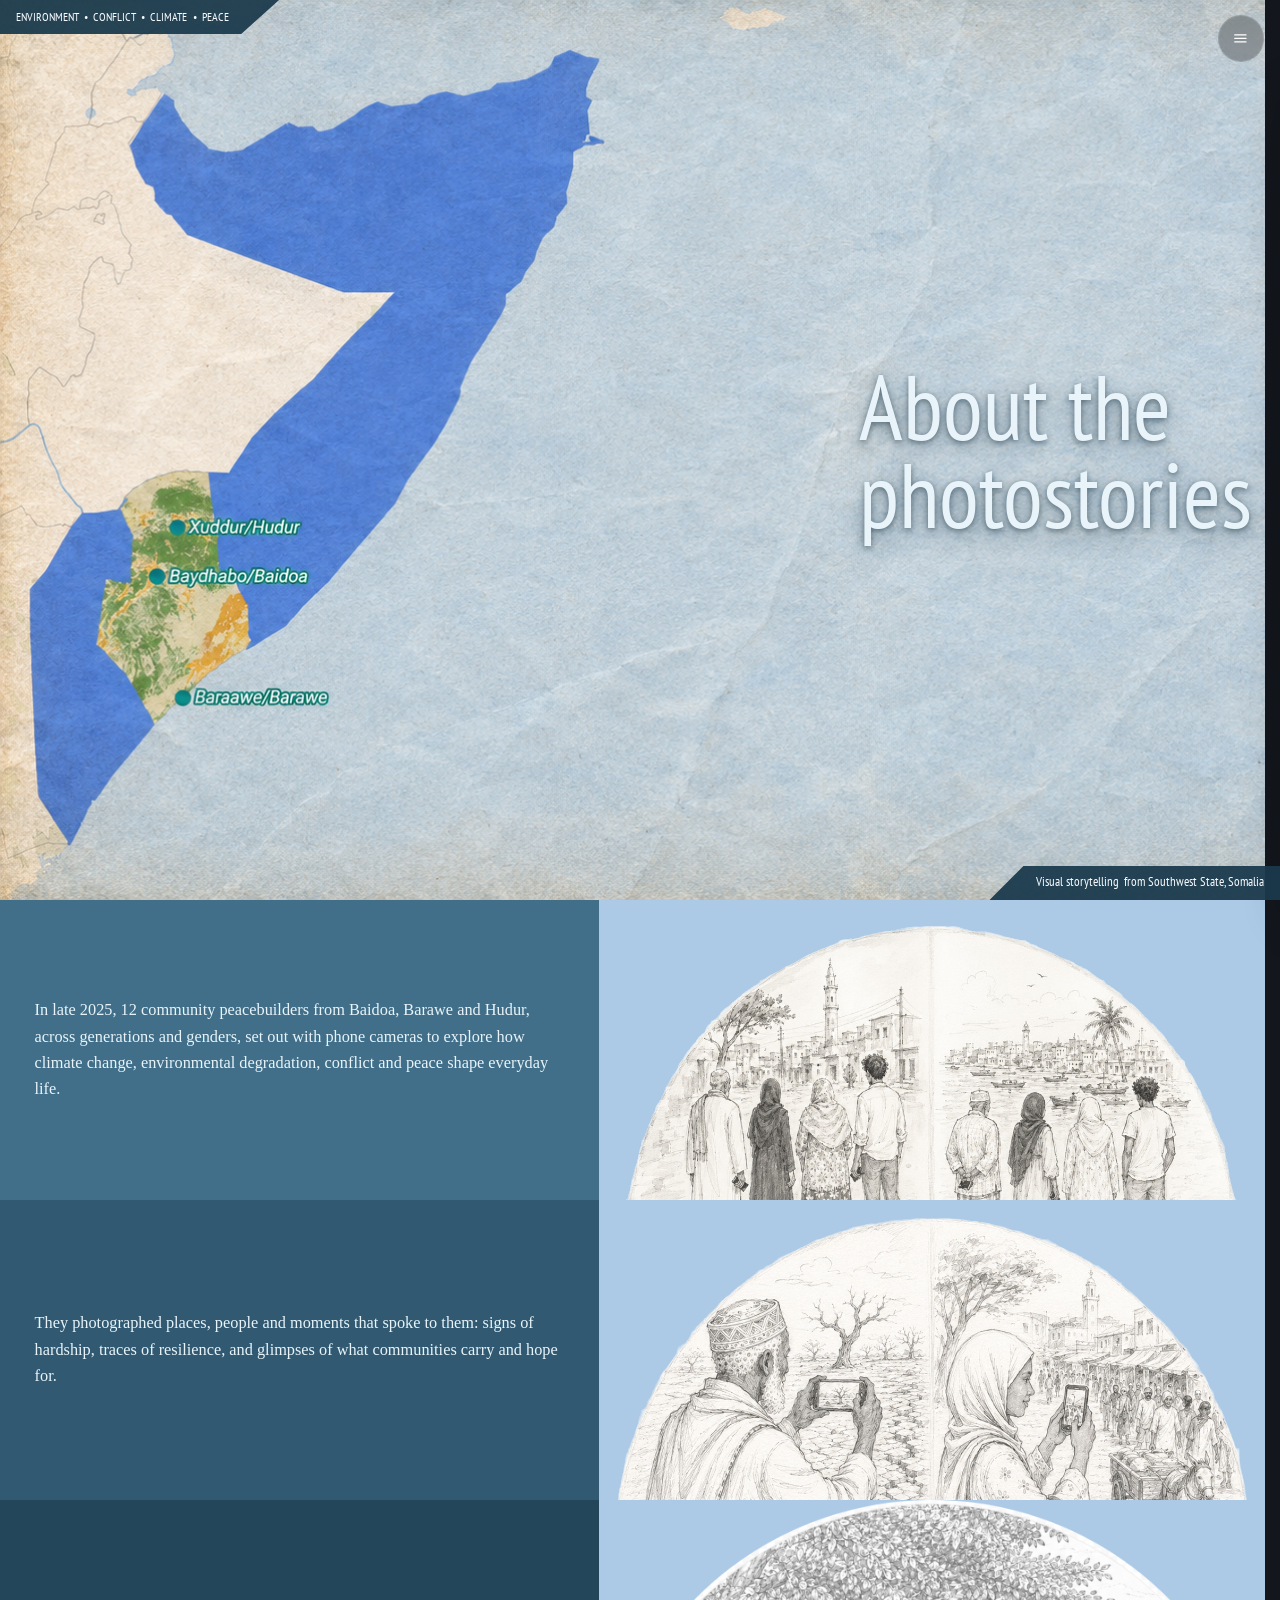
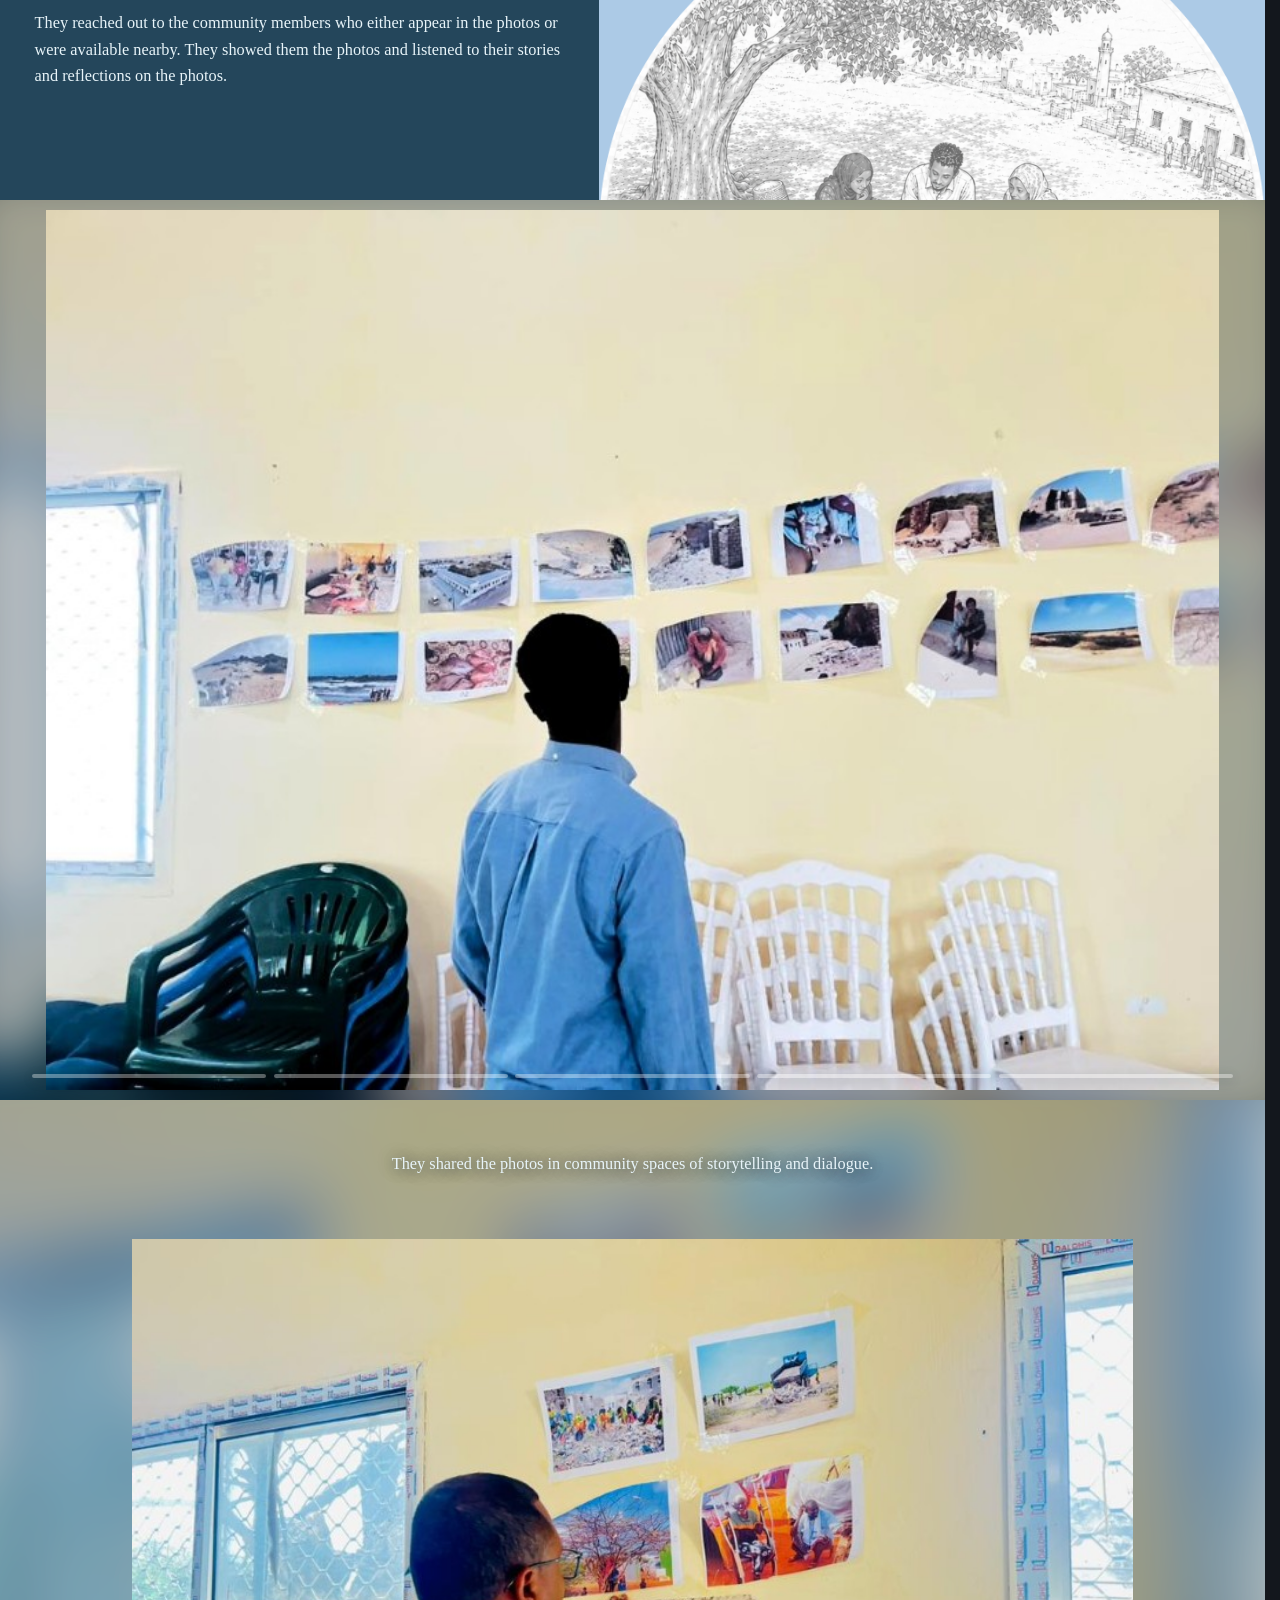
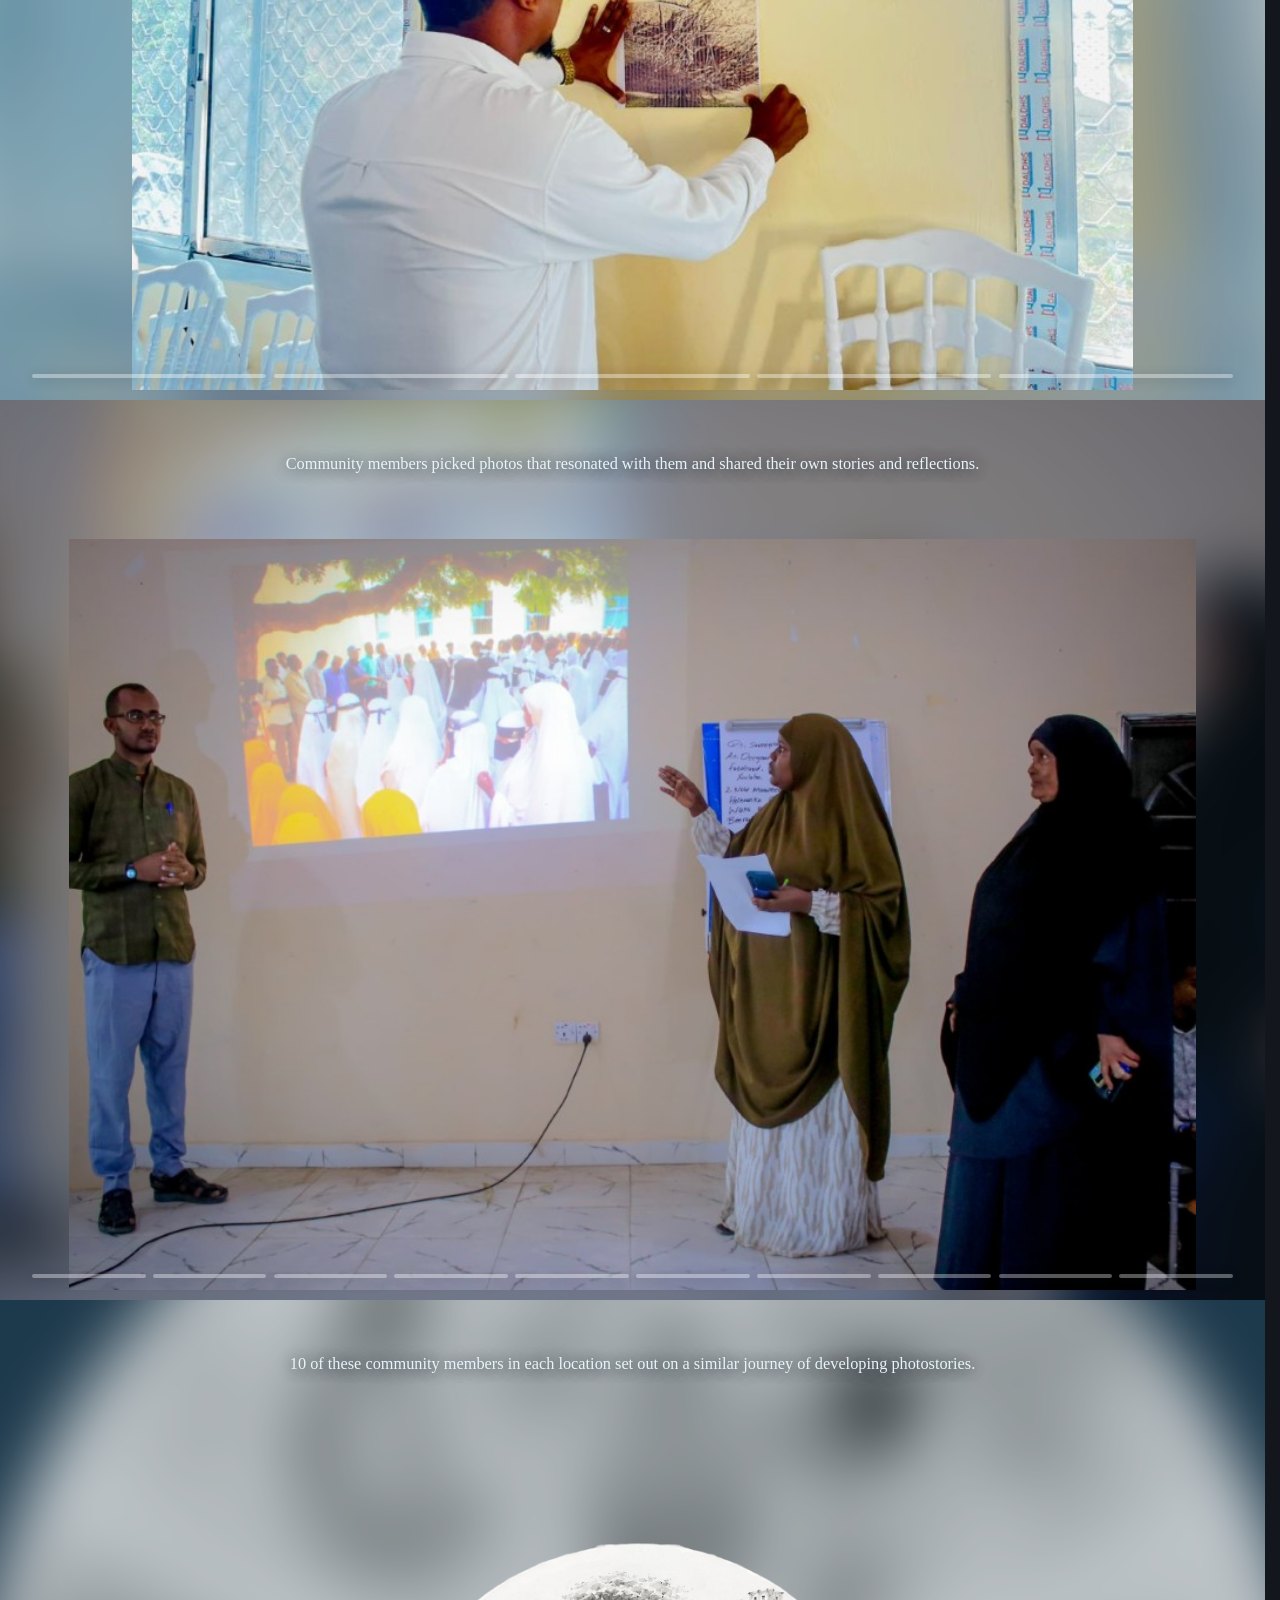
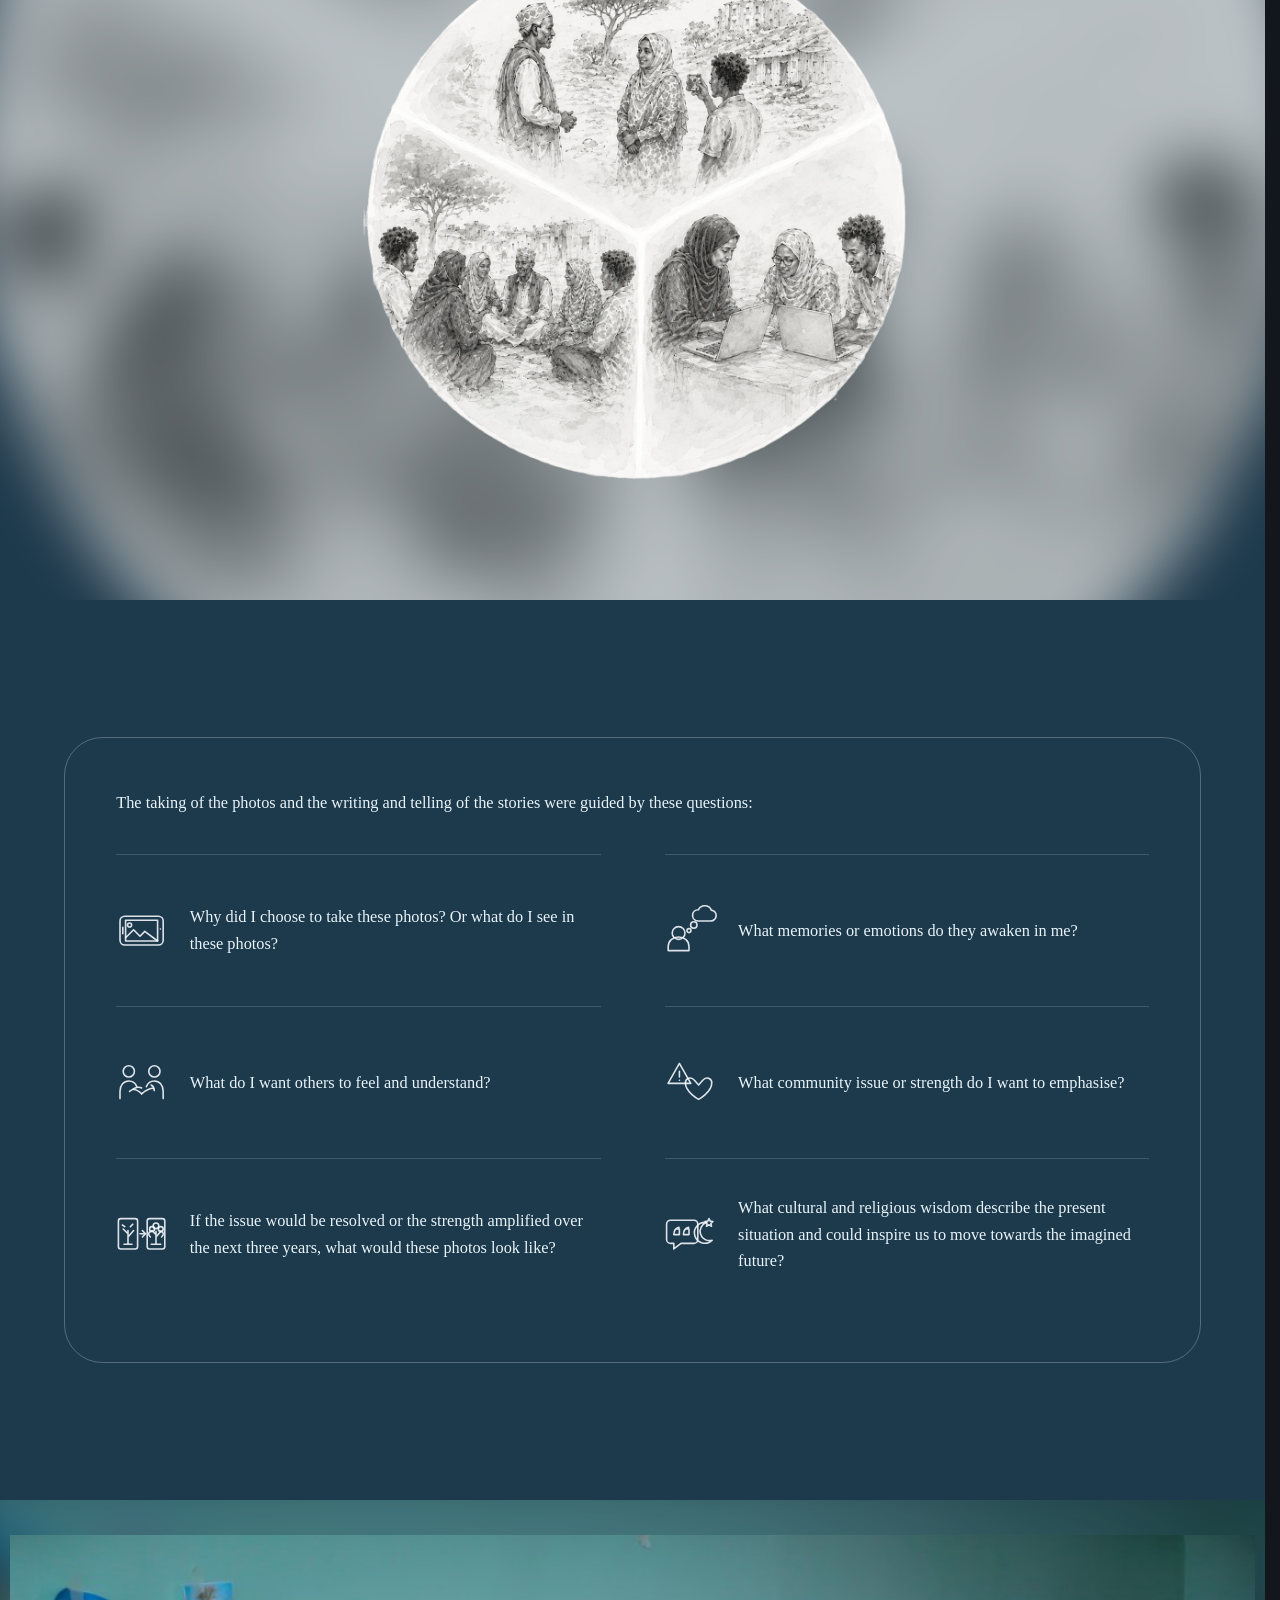
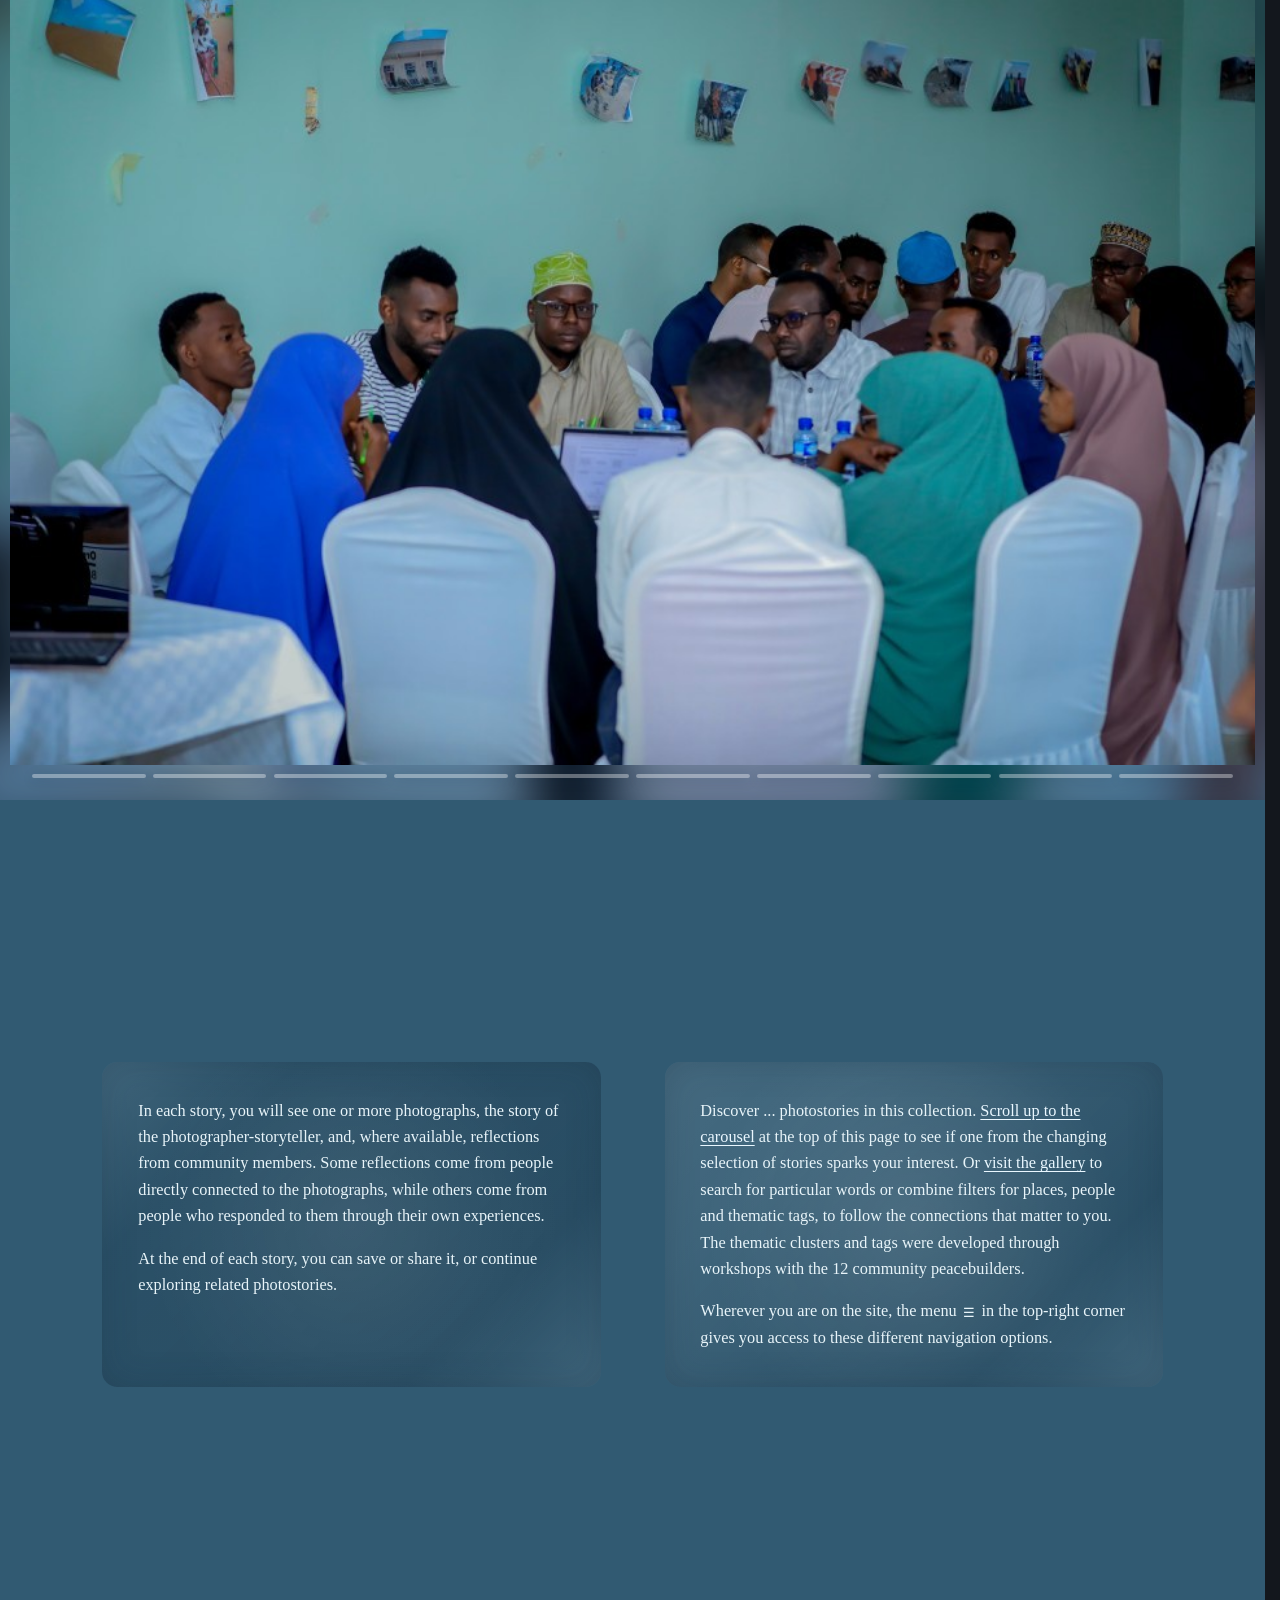
==== commit f39b2813: "ahzta" ====
--- a/_about-source/index.html
+++ b/_about-source/index.html
@@ -9,10 +9,10 @@
     <link rel="preload" as="image" href="images/map.png" fetchpriority="high" />
     <link rel="stylesheet" href="../assets/base.css?v=20260717-overlay-backdrop-blur" />
     <link rel="stylesheet" href="../assets/about.css?v=20260603-shared-flaps" />
-    <link rel="stylesheet" href="../assets/about-v2.css?v=20260719-process-final-viewport" />
+    <link rel="stylesheet" href="../assets/about-v2.css?v=20260719-process-final-contained" />
   </head>
   <body>
     <div id="app"></div>
-    <script type="module" src="../assets/about-v2.js?v=20260719-process-final-viewport"></script>
+    <script type="module" src="../assets/about-v2.js?v=20260719-process-final-contained"></script>
   </body>
 </html>
--- a/assets/about-v2.css
+++ b/assets/about-v2.css
@@ -479,8 +479,18 @@
 }
 
 .about-v2-grid--process-final .about-v2-image--story {
+  display: grid;
   min-height: 0;
   overflow: hidden;
+  padding: clamp(0.5rem, 1.5vw, 1rem);
+  place-items: center;
+}
+
+.about-v2-grid--process-final .about-v2-image--story > img {
+  width: auto;
+  height: auto;
+  max-width: min(86vw, 36rem);
+  max-height: 100%;
 }
 
 .about-v2-section--questions {
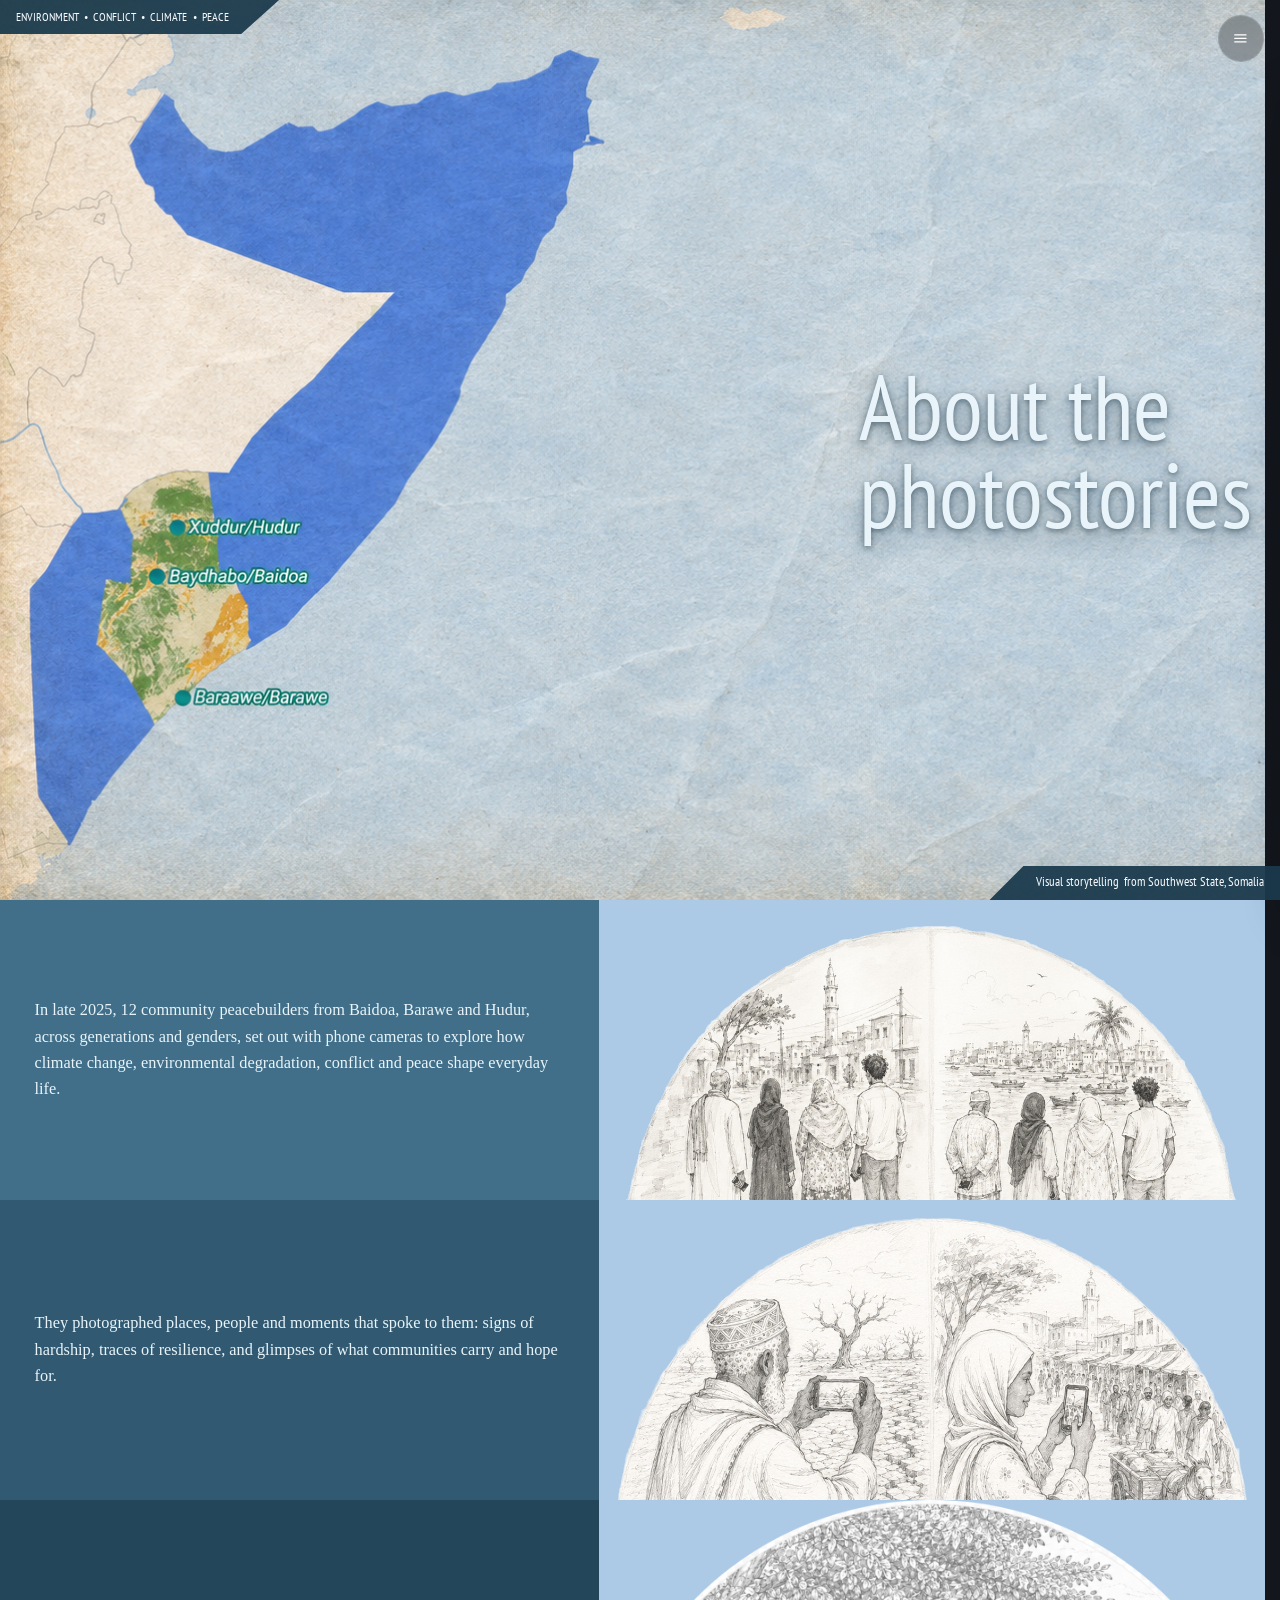
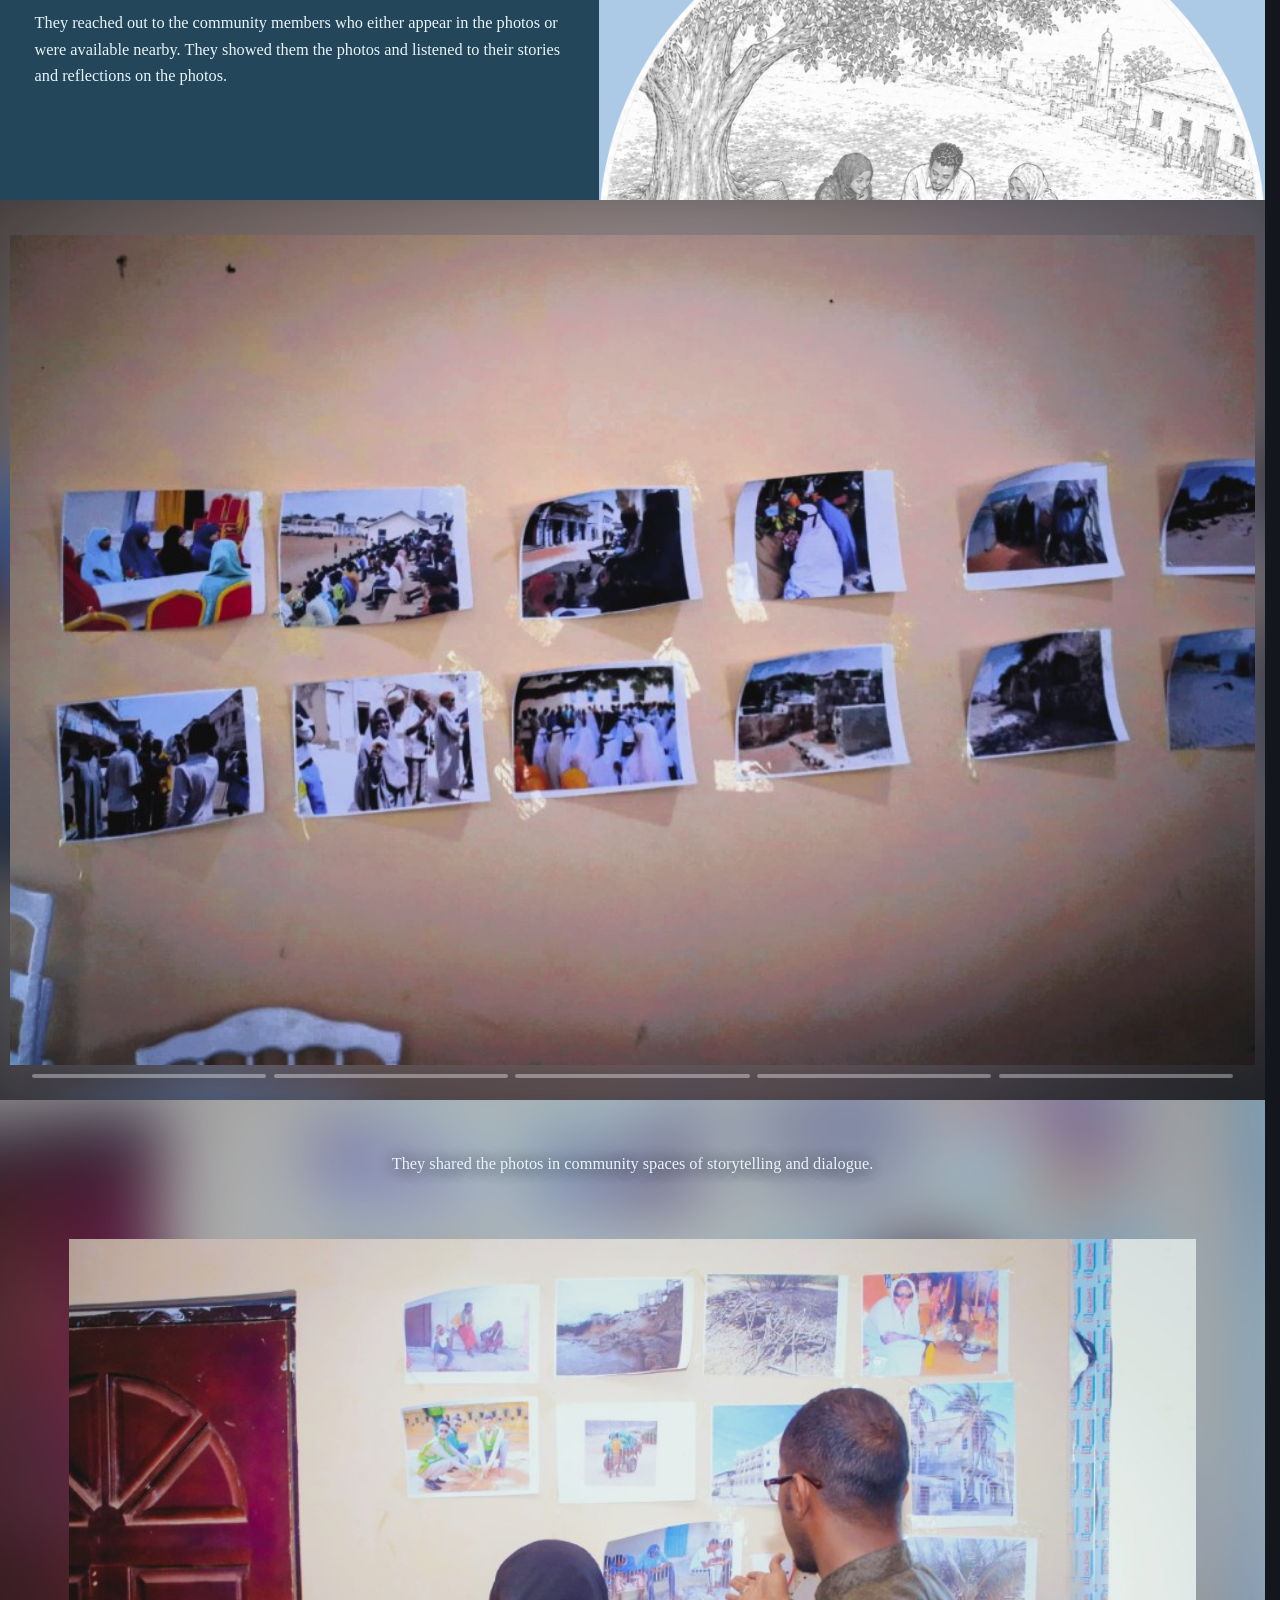
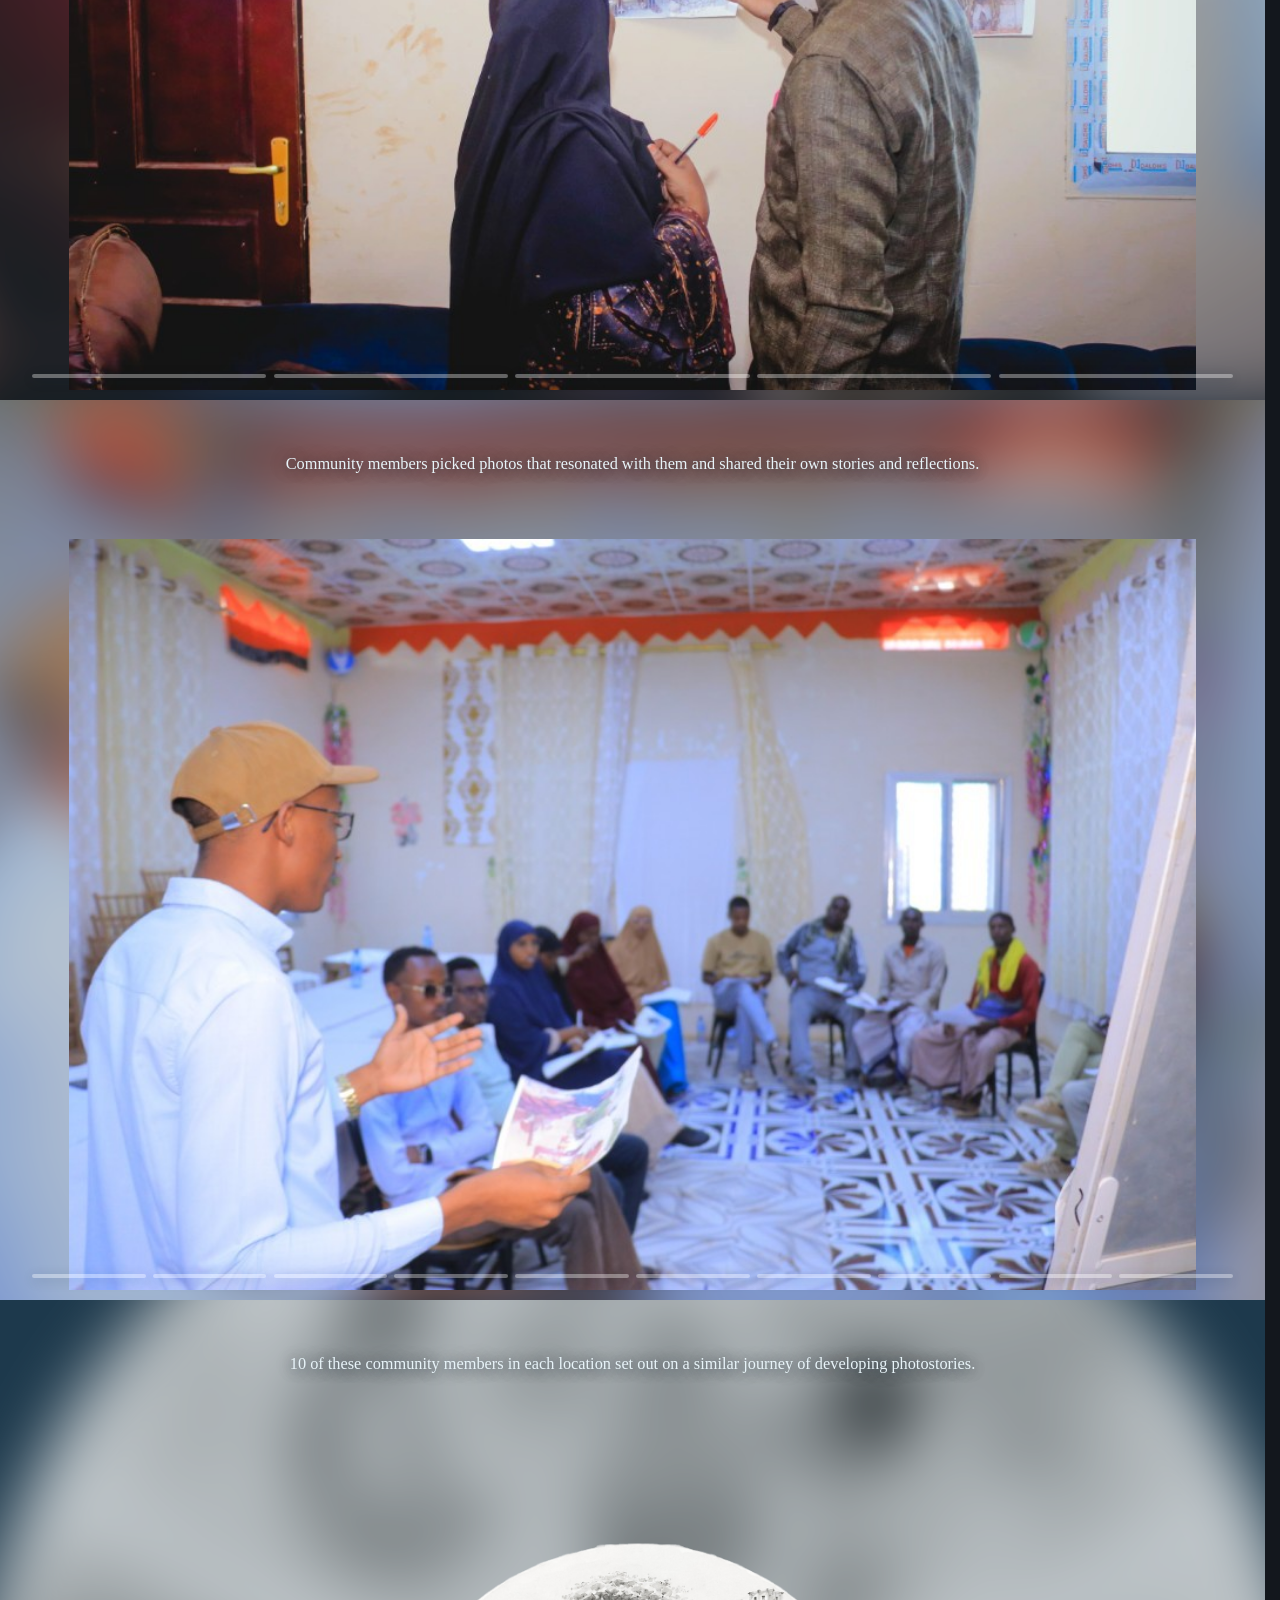
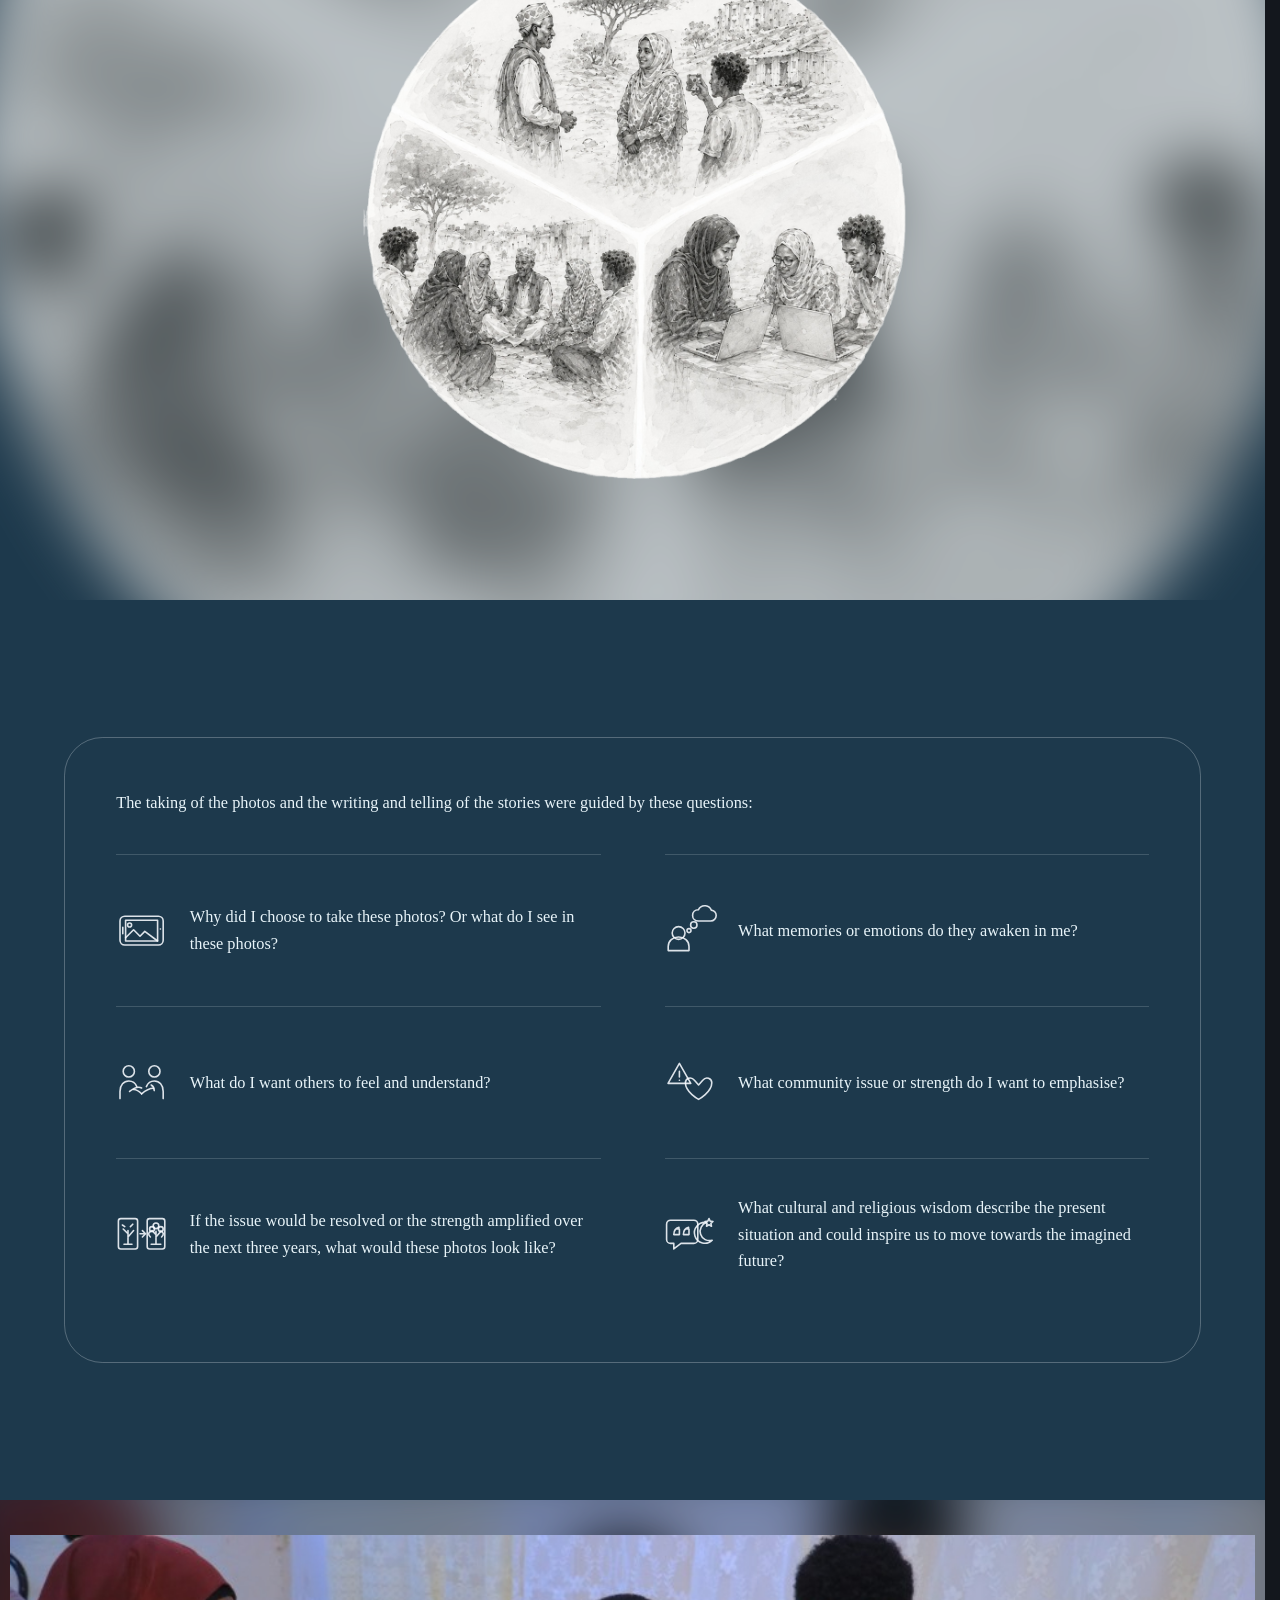
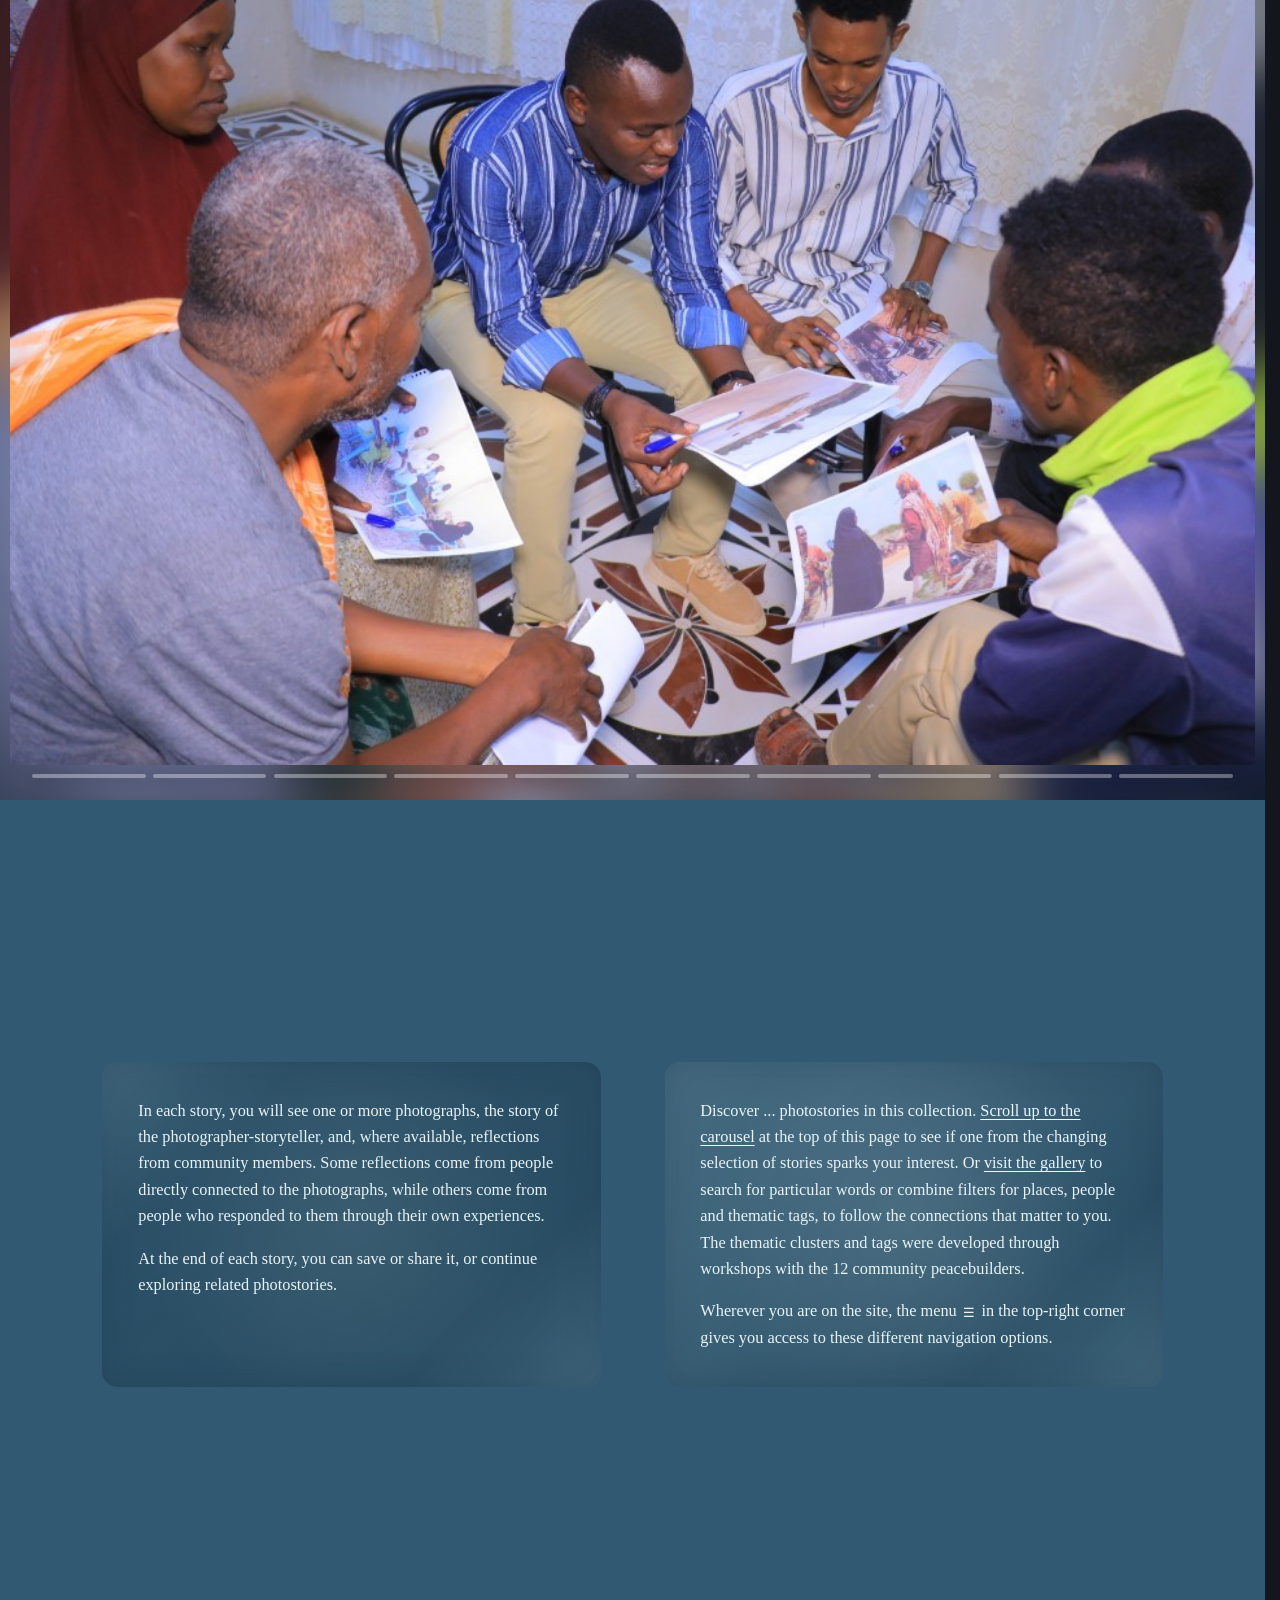
==== commit 0a2f89d0: "aaaaaaaaaaaaaaaaa" ====
--- a/_about-source/index.html
+++ b/_about-source/index.html
@@ -9,10 +9,10 @@
     <link rel="preload" as="image" href="images/map.png" fetchpriority="high" />
     <link rel="stylesheet" href="../assets/base.css?v=20260717-overlay-backdrop-blur" />
     <link rel="stylesheet" href="../assets/about.css?v=20260603-shared-flaps" />
-    <link rel="stylesheet" href="../assets/about-v2.css?v=20260719-process-final-contained" />
+    <link rel="stylesheet" href="../assets/about-v2.css?v=20260719-process-final-no-crop" />
   </head>
   <body>
     <div id="app"></div>
-    <script type="module" src="../assets/about-v2.js?v=20260719-process-final-contained"></script>
+    <script type="module" src="../assets/about-v2.js?v=20260719-process-final-no-crop"></script>
   </body>
 </html>
--- a/assets/about-v2.css
+++ b/assets/about-v2.css
@@ -481,16 +481,18 @@
 .about-v2-grid--process-final .about-v2-image--story {
   display: grid;
   min-height: 0;
-  overflow: hidden;
-  padding: clamp(0.5rem, 1.5vw, 1rem);
+  overflow: visible;
+  padding: 0;
   place-items: center;
 }
 
 .about-v2-grid--process-final .about-v2-image--story > img {
-  width: auto;
-  height: auto;
+  width: 100%;
+  height: 100%;
   max-width: min(86vw, 36rem);
   max-height: 100%;
+  object-fit: contain;
+  object-position: center;
 }
 
 .about-v2-section--questions {
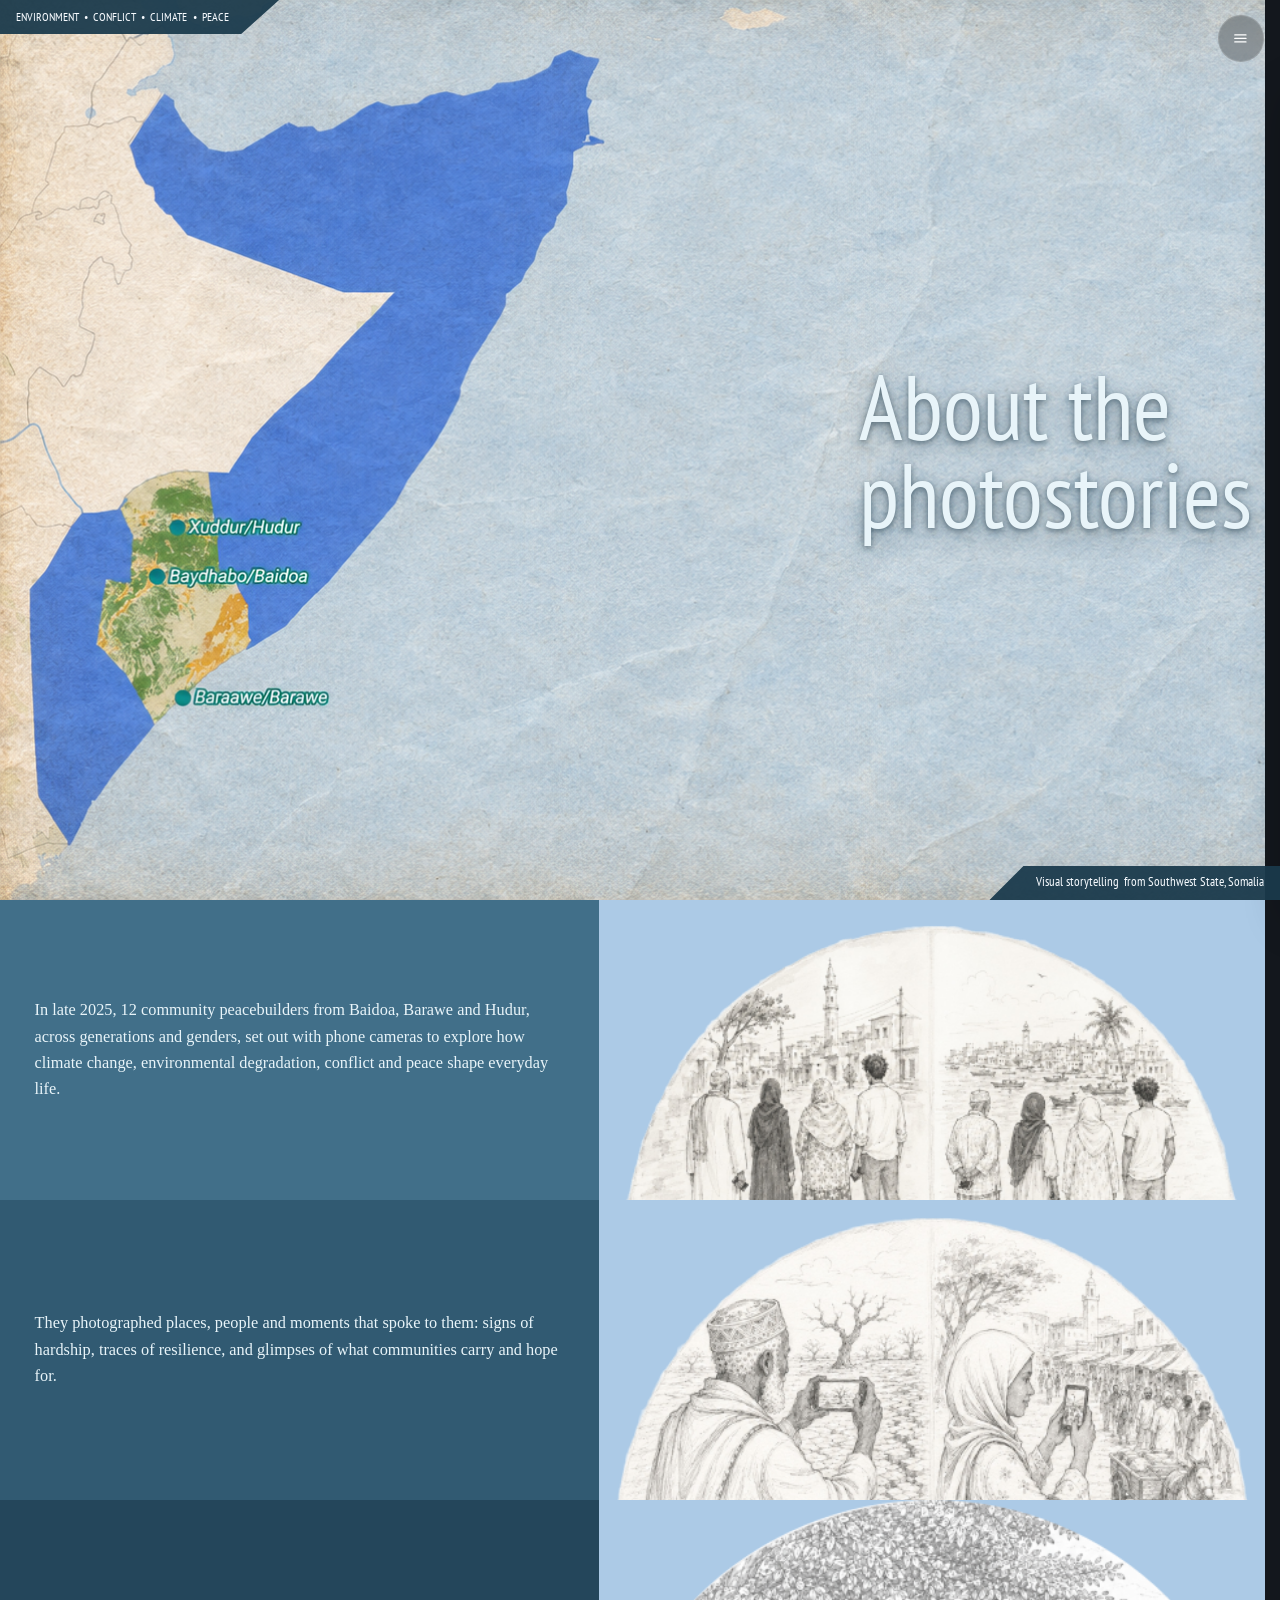
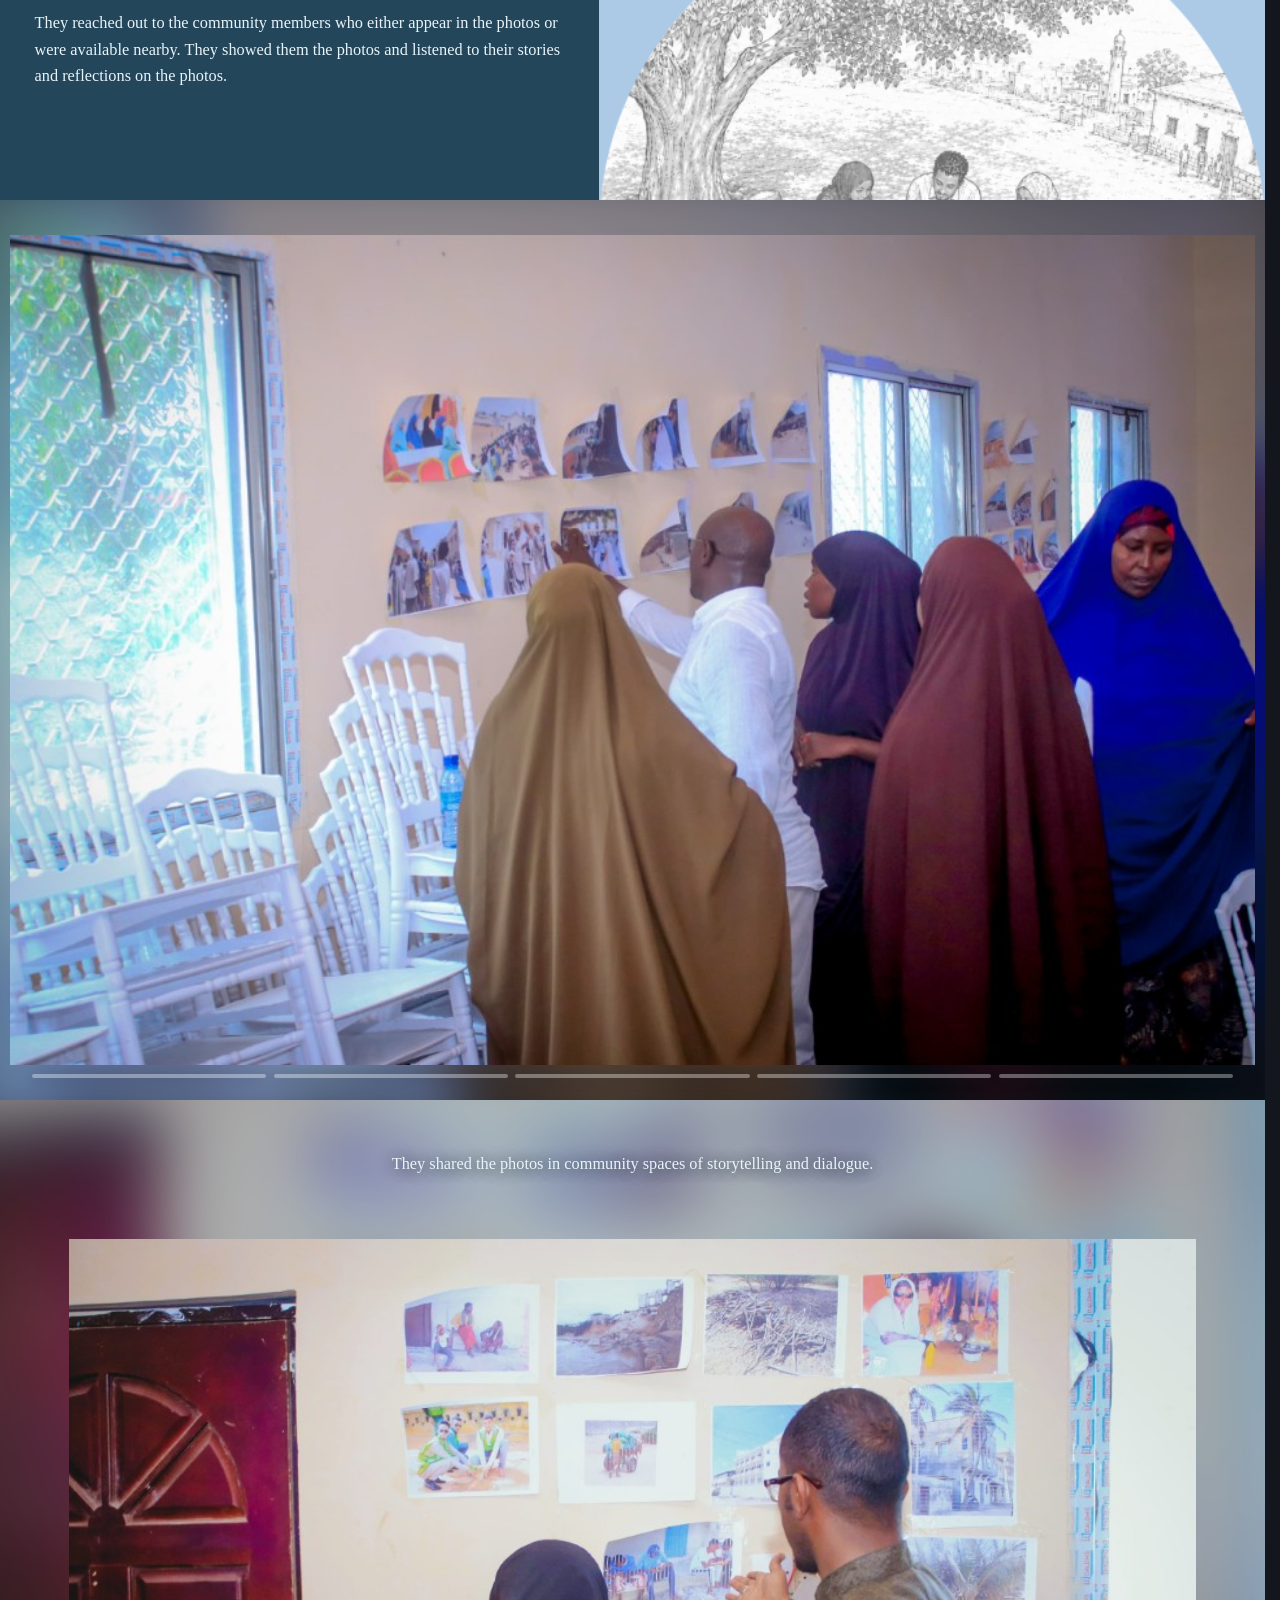
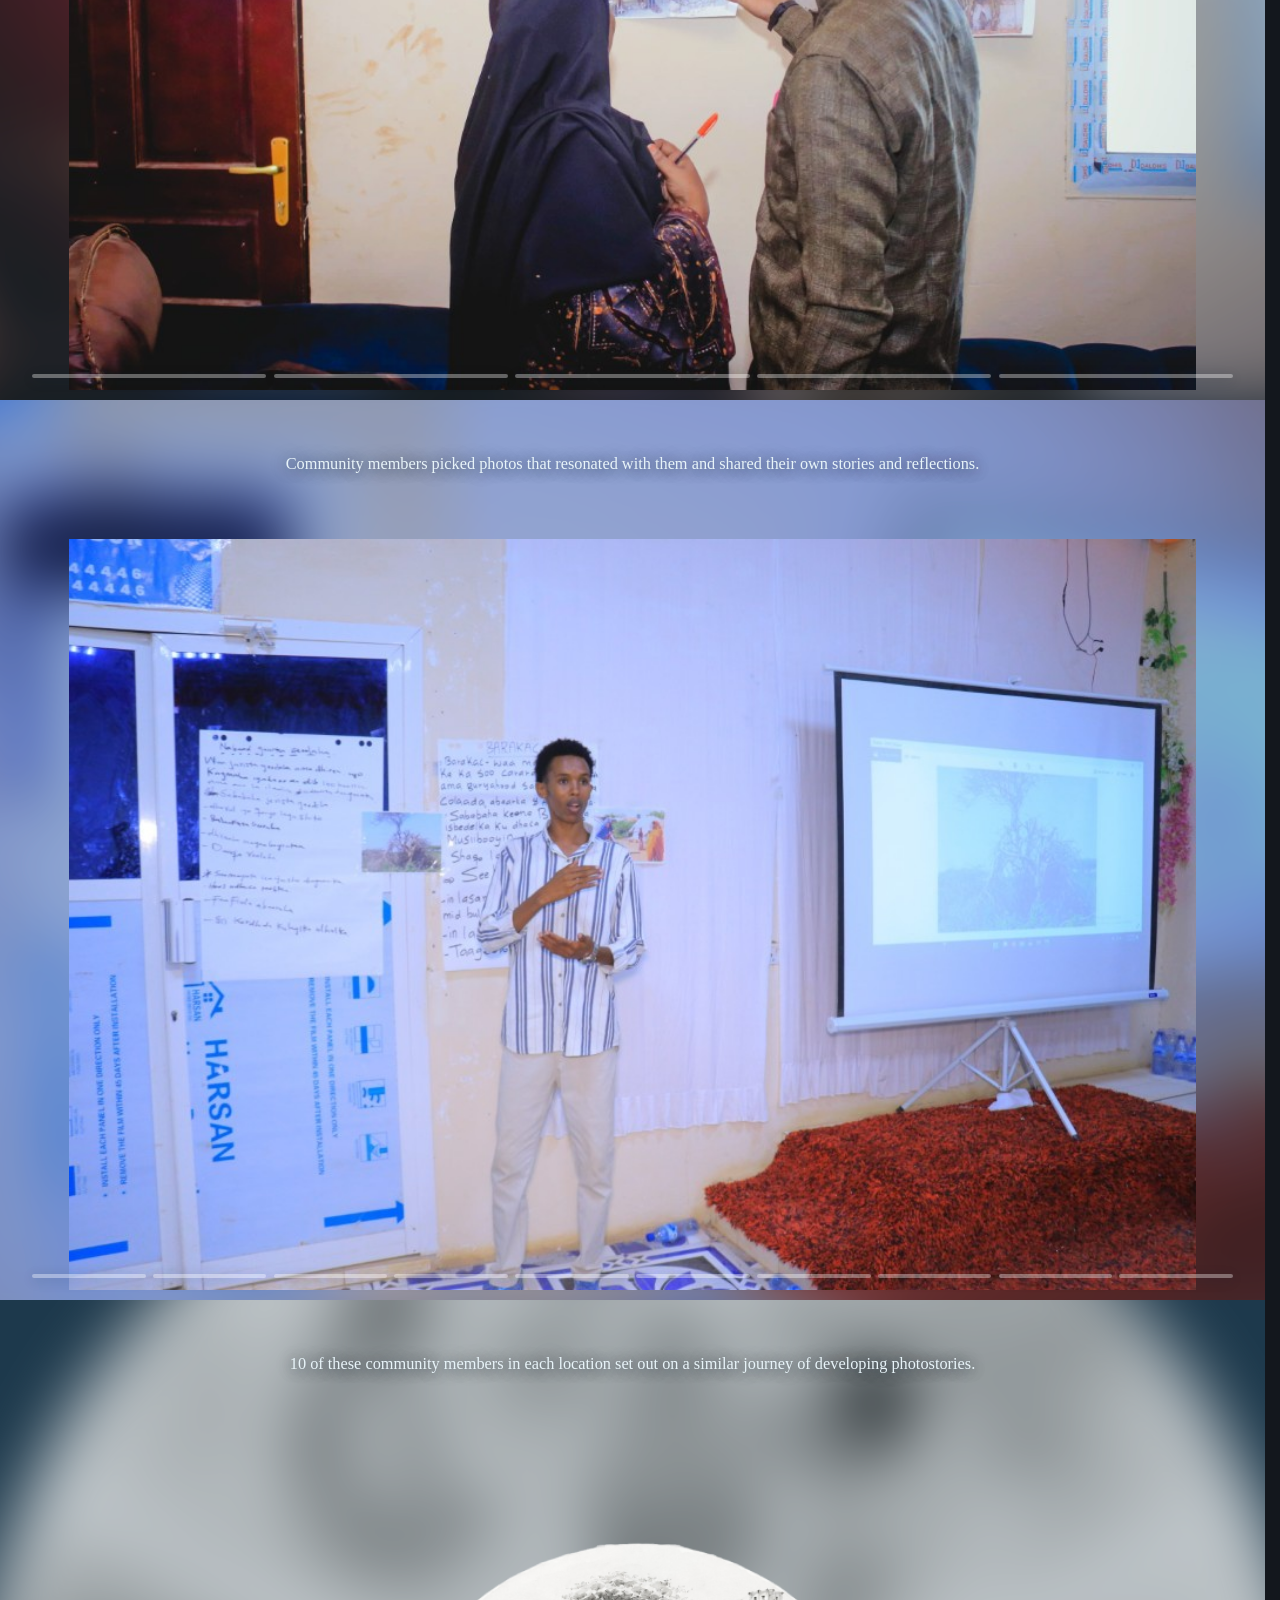
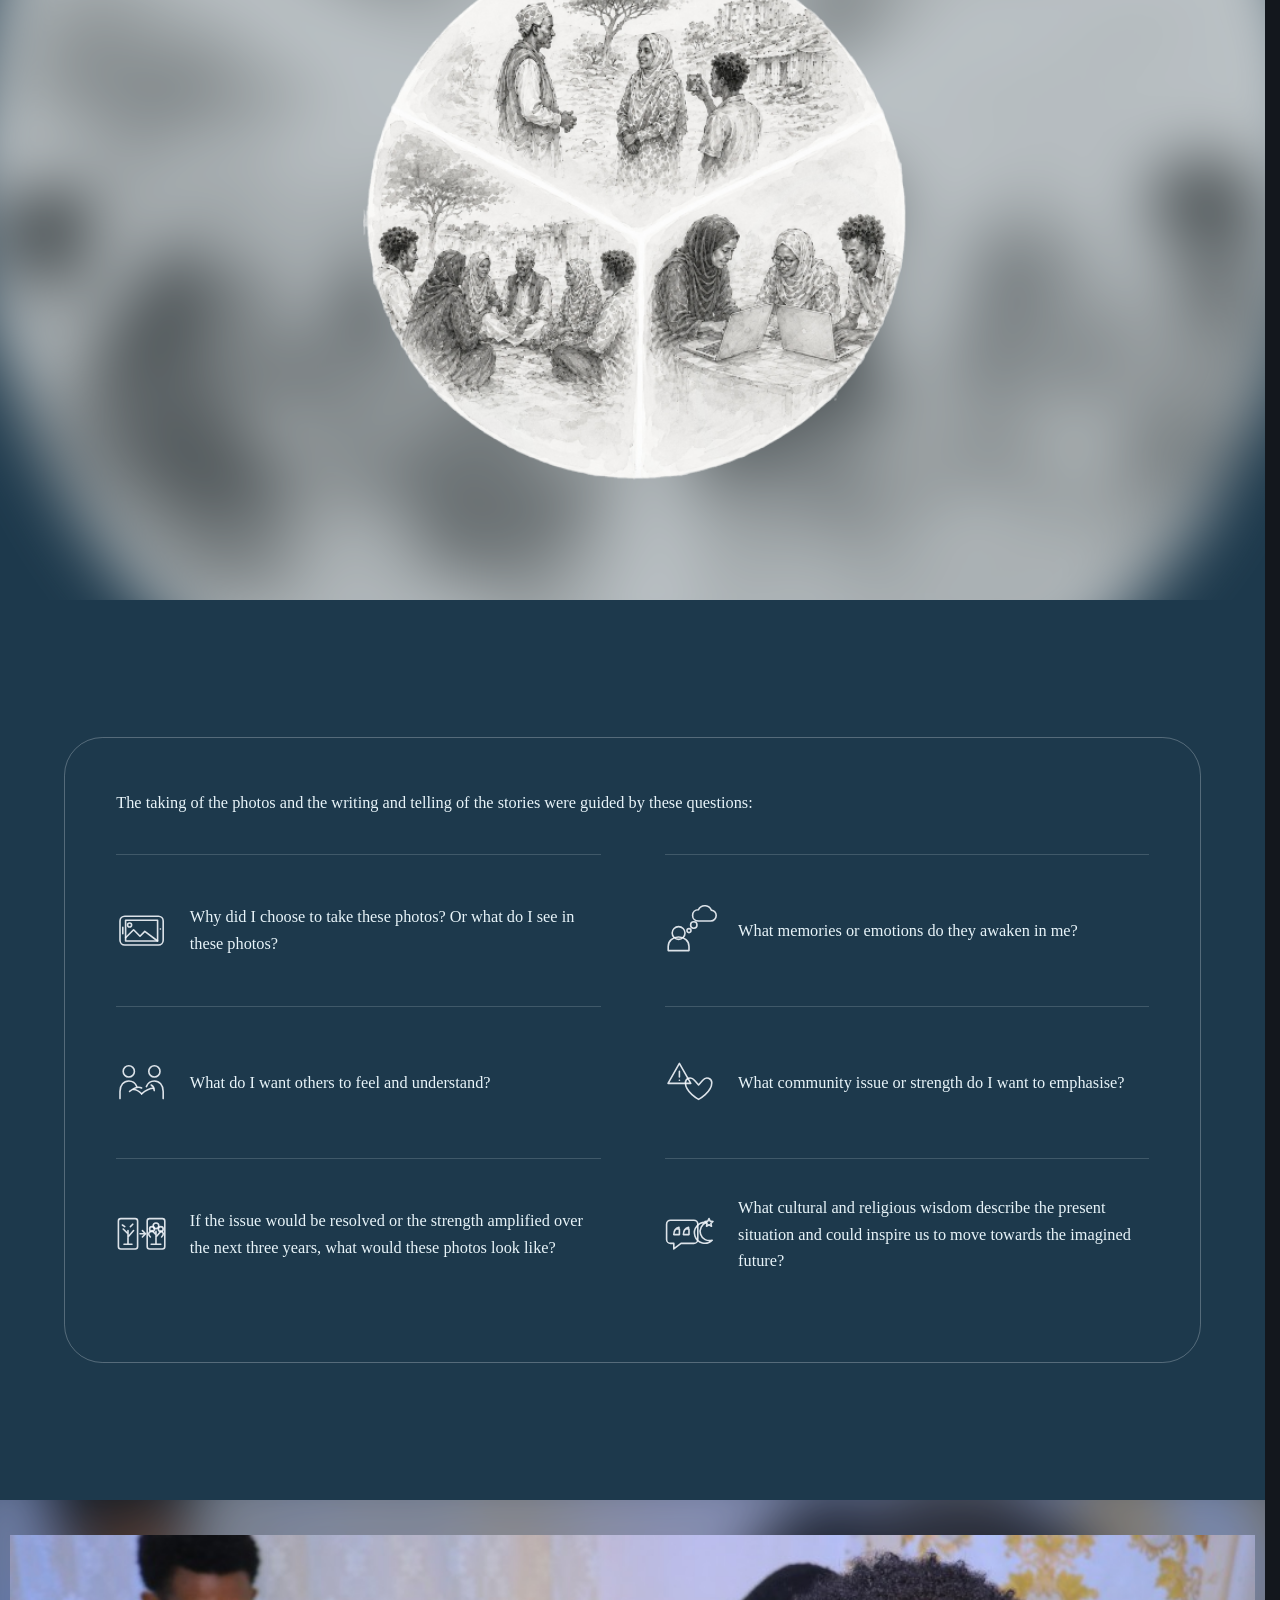
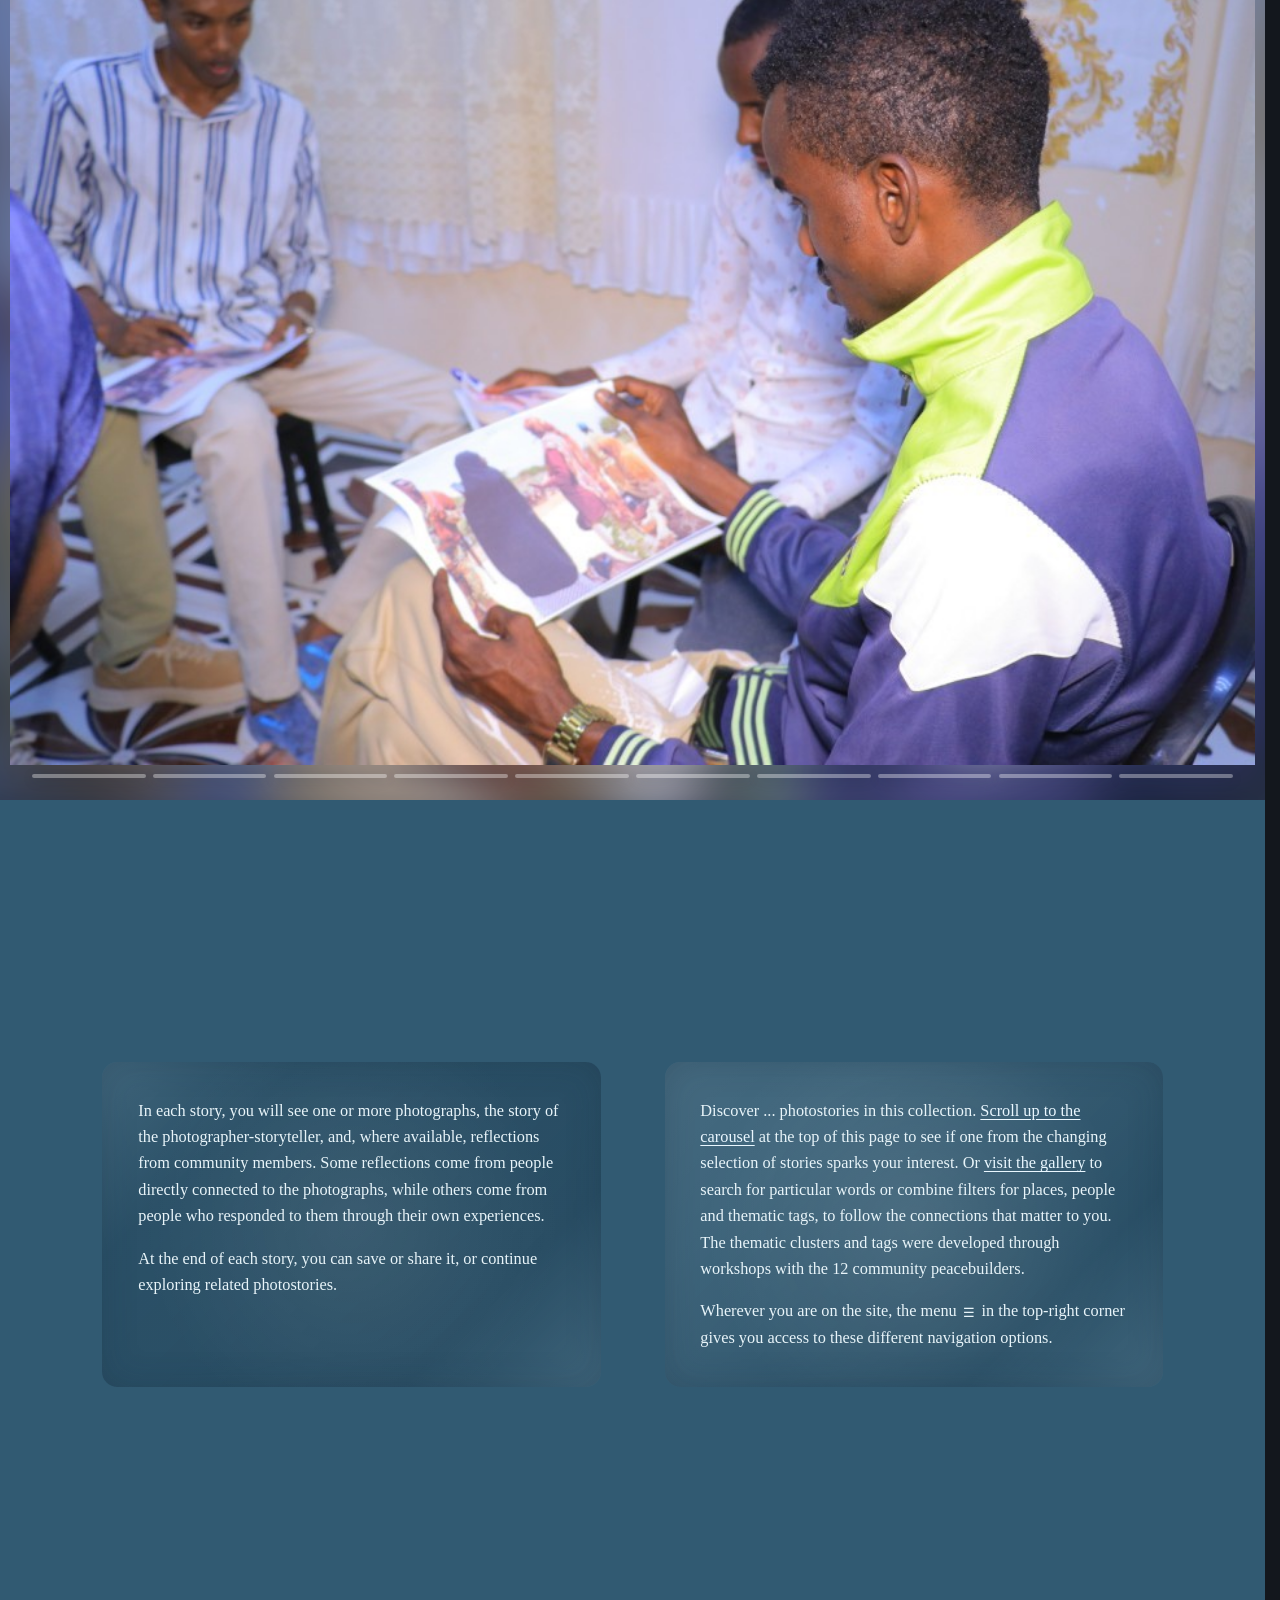
==== commit 90b8a4d1: "tzuio" ====
--- a/_about-source/index.html
+++ b/_about-source/index.html
@@ -13,6 +13,6 @@
   </head>
   <body>
     <div id="app"></div>
-    <script type="module" src="../assets/about-v2.js?v=20260719-process-final-no-crop"></script>
+    <script type="module" src="../assets/about-v2.js?v=20260720-guide-gallery-path"></script>
   </body>
 </html>
